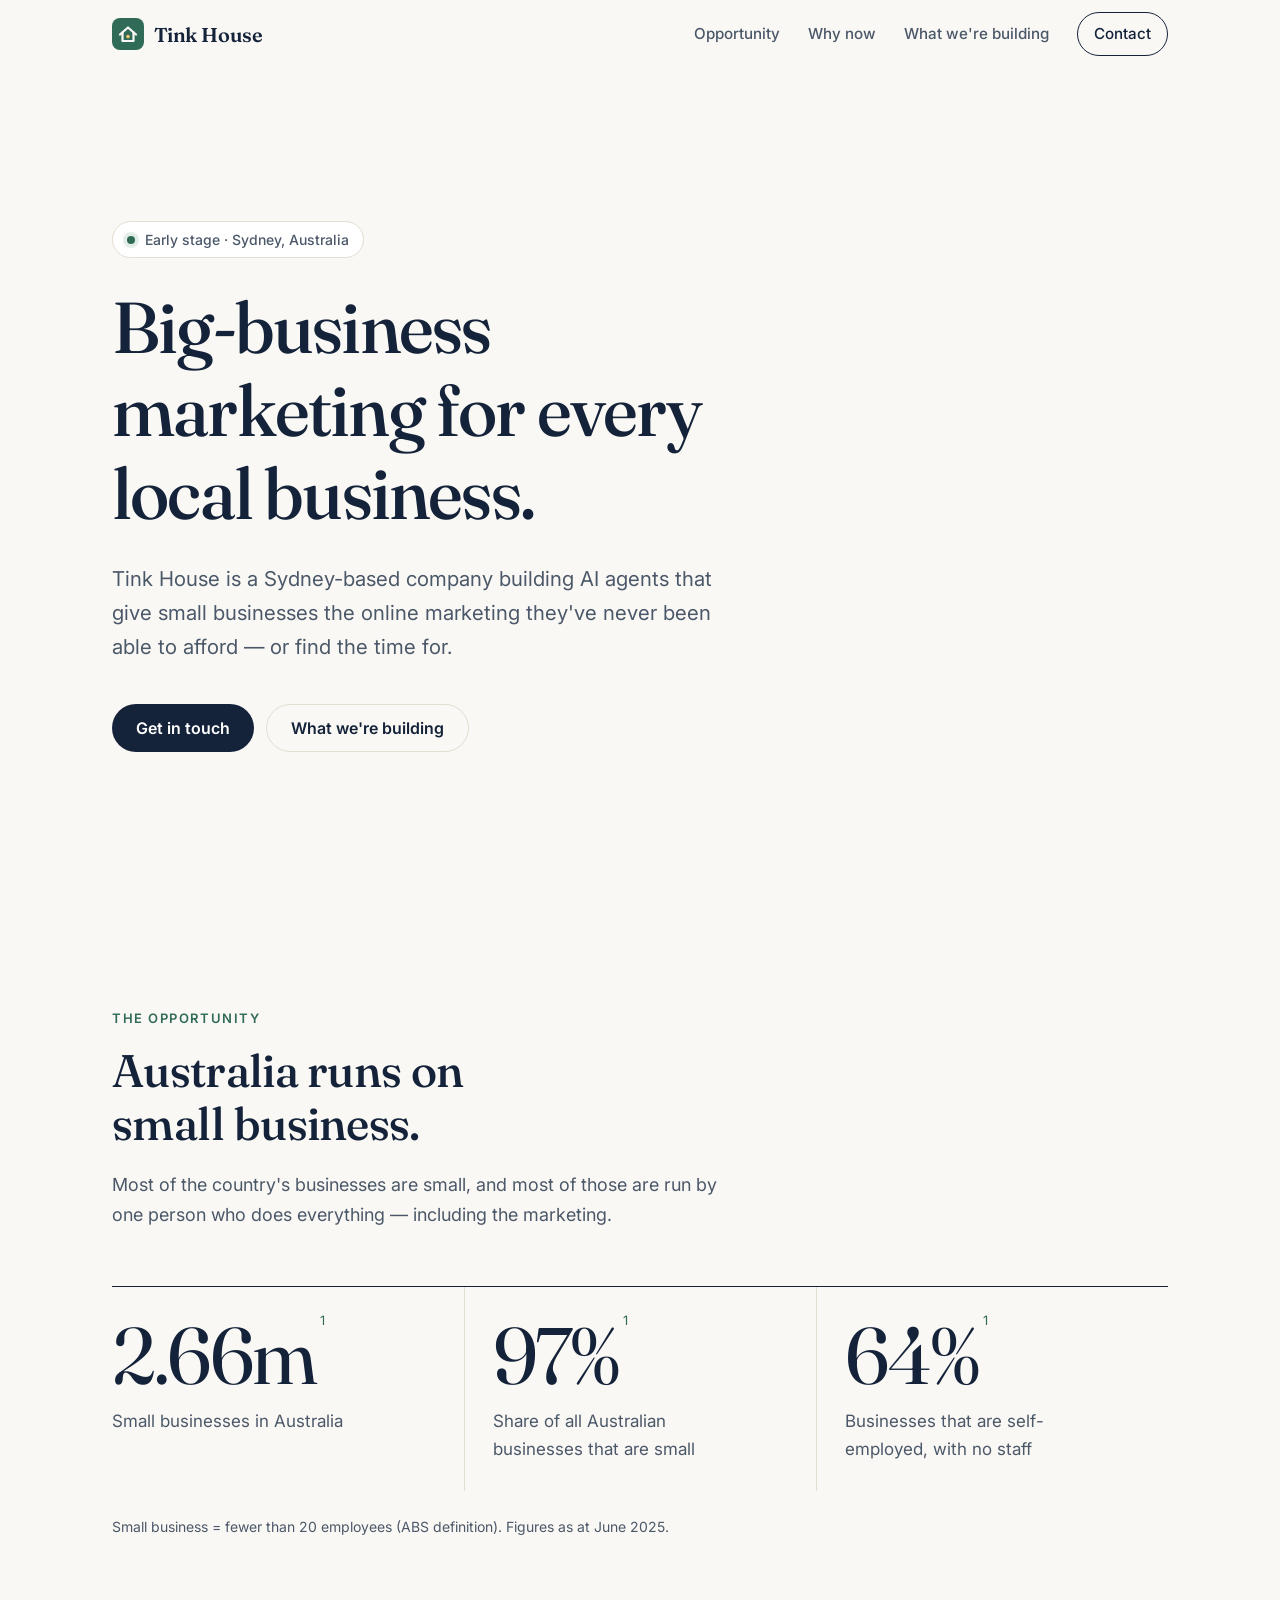
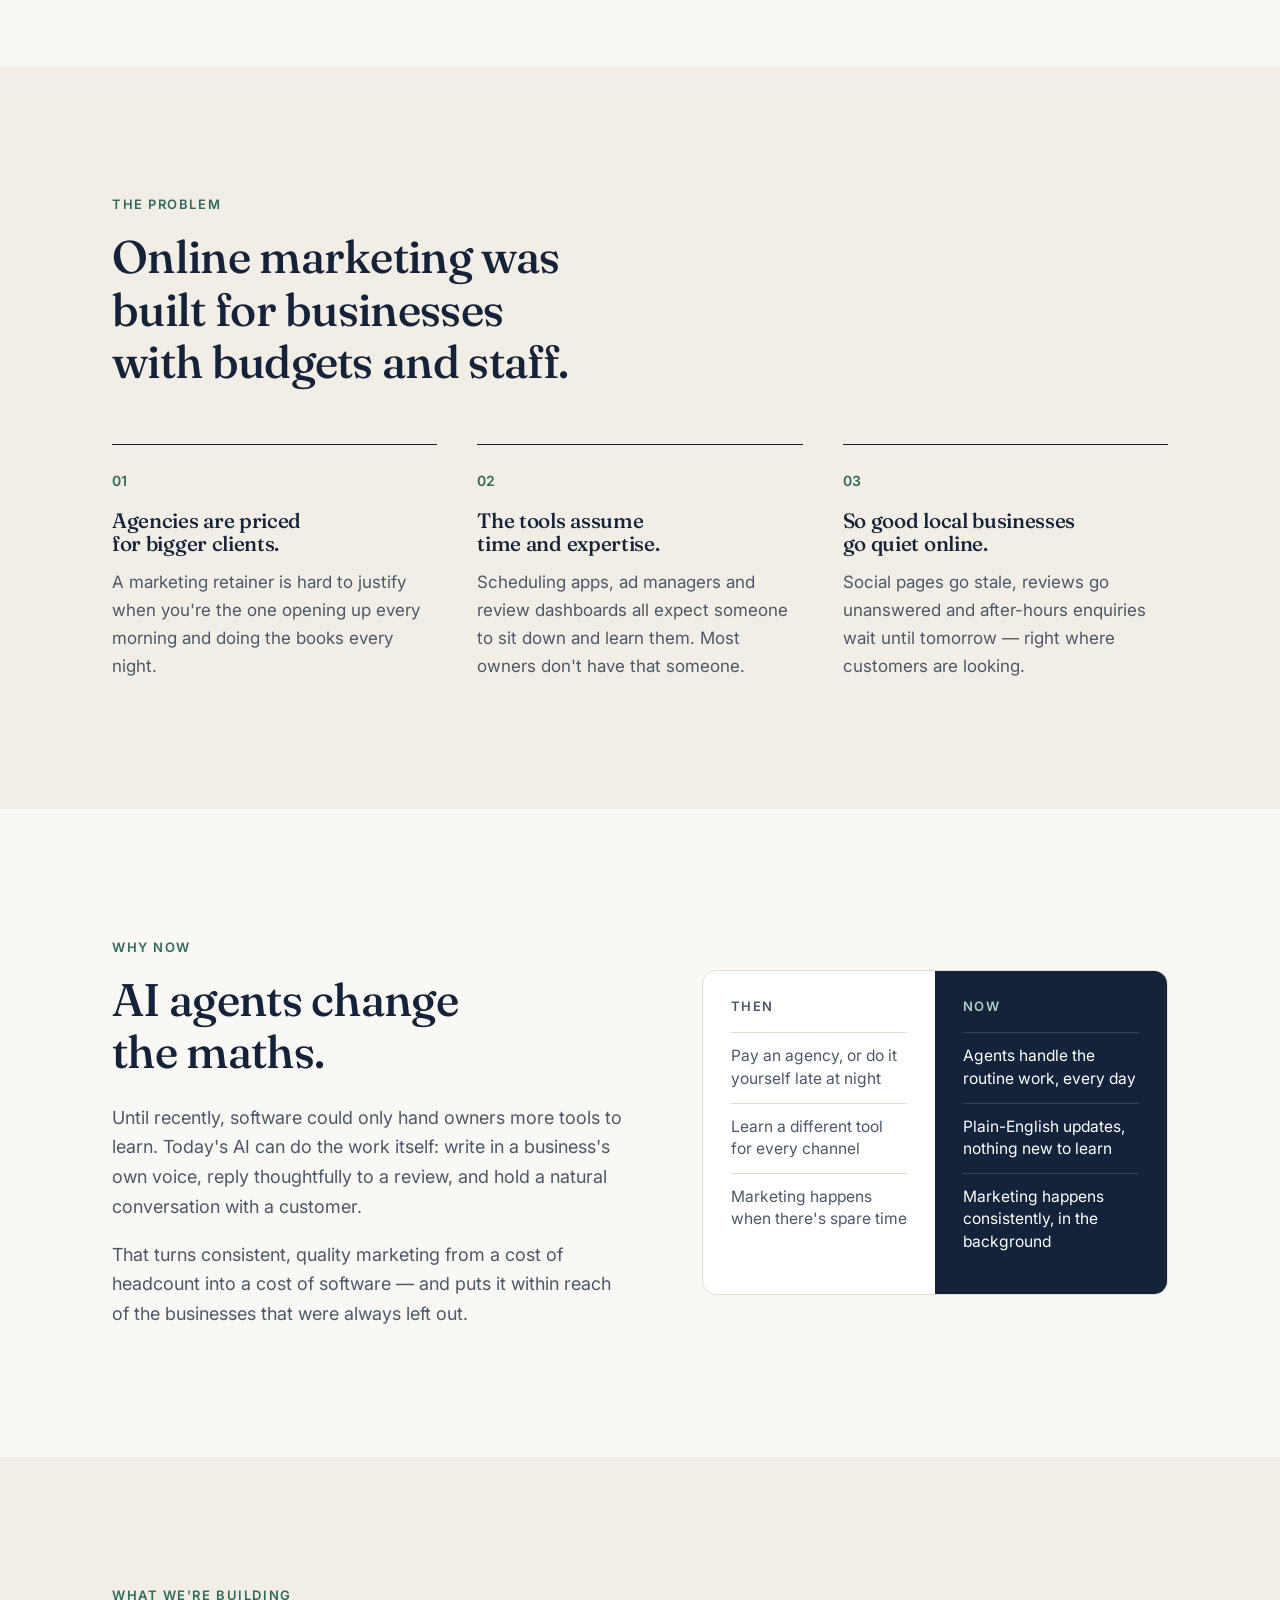
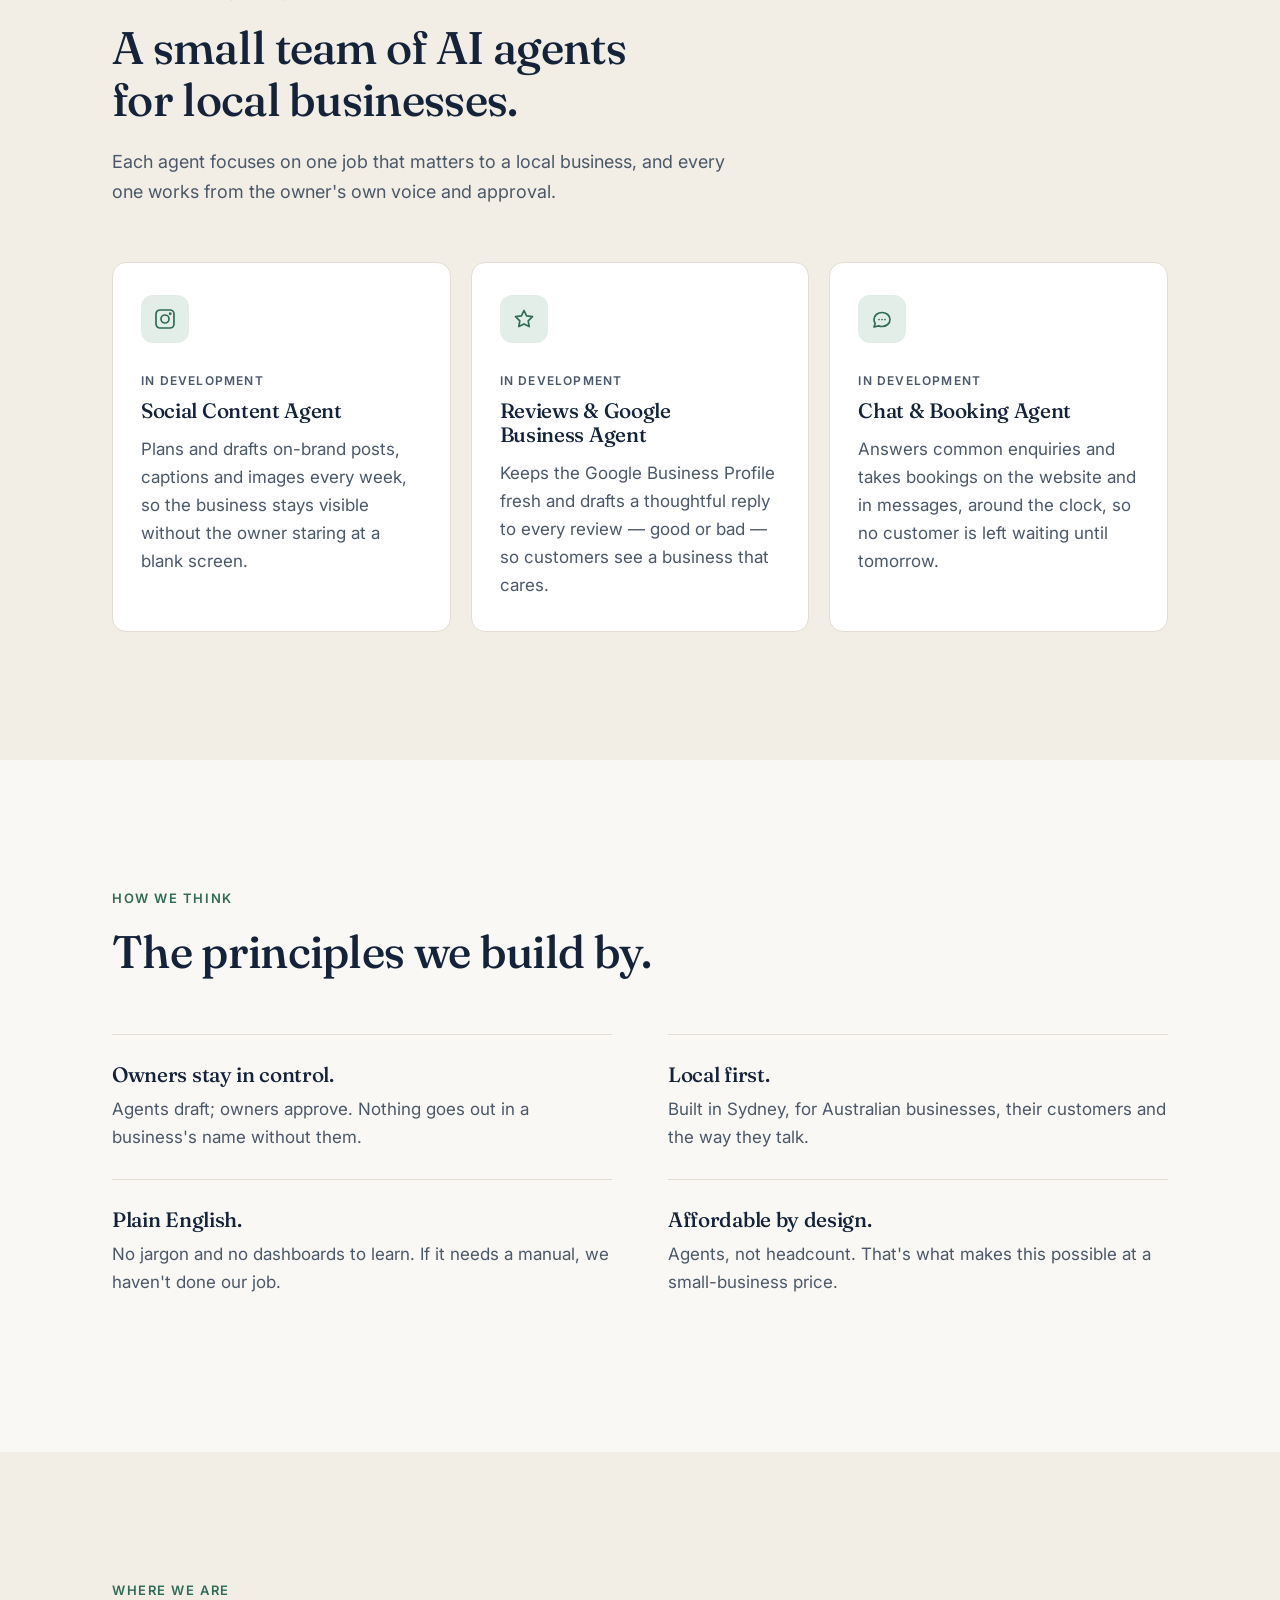
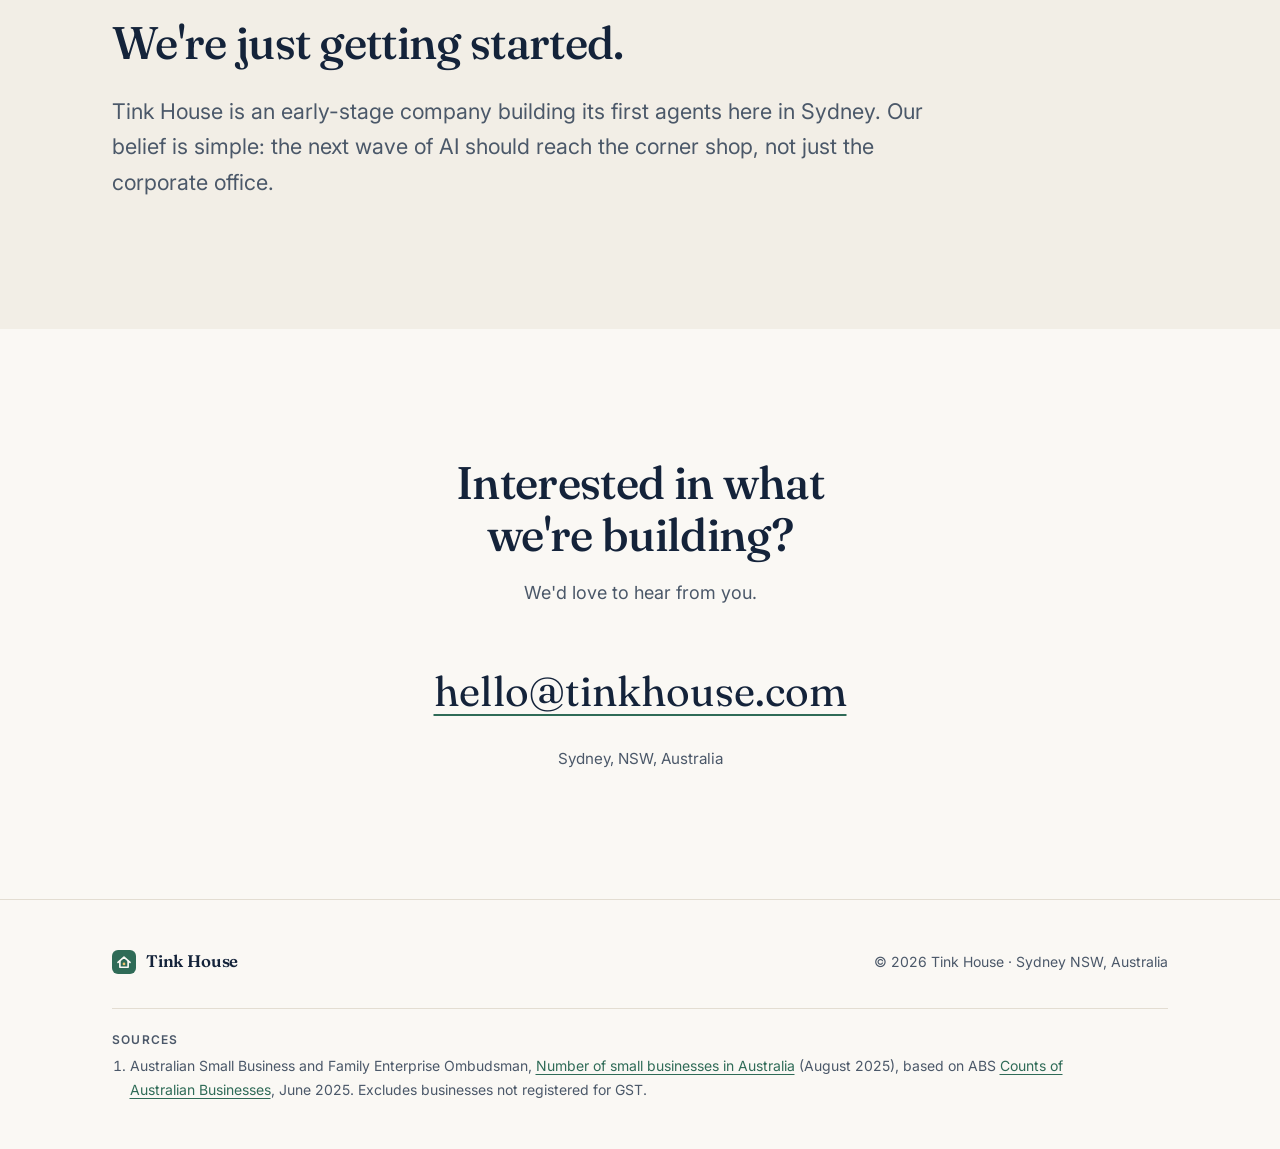
==== index.html @ 73115e22 "Add Tink House company introduction site Single-page static site for www.tinkhouse.com, served by Gi" ====
<!doctype html>
<html lang="en-AU">
<head>
  <meta charset="utf-8">
  <meta name="viewport" content="width=device-width, initial-scale=1">
  <title>Tink House — AI agents for local business marketing</title>
  <meta name="description" content="Tink House is a Sydney-based company building AI agents that give small businesses the online marketing they've never been able to afford — or find the time for.">
  <link rel="canonical" href="https://www.tinkhouse.com/">
  <meta name="theme-color" content="#FAF8F4">

  <!-- Open Graph / social sharing -->
  <meta property="og:type" content="website">
  <meta property="og:site_name" content="Tink House">
  <meta property="og:title" content="Tink House — Big-business marketing for every local business">
  <meta property="og:description" content="A Sydney-based company building AI agents that give small businesses the online marketing they've never been able to afford.">
  <meta property="og:url" content="https://www.tinkhouse.com/">
  <meta property="og:image" content="https://www.tinkhouse.com/assets/img/og-image.png">
  <meta property="og:image:width" content="1200">
  <meta property="og:image:height" content="630">
  <meta property="og:locale" content="en_AU">
  <meta name="twitter:card" content="summary_large_image">

  <link rel="icon" href="assets/img/favicon.svg" type="image/svg+xml">
  <link rel="preconnect" href="https://fonts.googleapis.com">
  <link rel="preconnect" href="https://fonts.gstatic.com" crossorigin>
  <link href="https://fonts.googleapis.com/css2?family=Fraunces:opsz,wght@9..144,400;9..144,500;9..144,600&family=Inter:wght@400;500;600&display=swap" rel="stylesheet">
  <link rel="stylesheet" href="assets/css/style.css">

  <script type="application/ld+json">
  {
    "@context": "https://schema.org",
    "@type": "Organization",
    "name": "Tink House",
    "url": "https://www.tinkhouse.com/",
    "logo": "https://www.tinkhouse.com/assets/img/logo.svg",
    "email": "hello@tinkhouse.com",
    "description": "Sydney-based company building AI agents for local small-business marketing.",
    "address": {
      "@type": "PostalAddress",
      "addressLocality": "Sydney",
      "addressRegion": "NSW",
      "addressCountry": "AU"
    }
  }
  </script>
  <script src="assets/js/main.js" defer></script>
</head>
<body>
  <a class="skip-link" href="#main">Skip to content</a>

  <header class="site-header">
    <div class="container header-inner">
      <a class="brand" href="#top" aria-label="Tink House home">
        <img src="assets/img/logo.svg" alt="" width="32" height="32">
        <span>Tink House</span>
      </a>
      <button class="nav-toggle" type="button" aria-expanded="false" aria-controls="site-nav">
        <span class="sr-only">Menu</span>
        <svg viewBox="0 0 24 24" width="24" height="24" aria-hidden="true"><path d="M4 7h16M4 12h16M4 17h16" /></svg>
      </button>
      <nav id="site-nav" class="site-nav" aria-label="Main">
        <a href="#opportunity">Opportunity</a>
        <a href="#why-now">Why now</a>
        <a href="#building">What we're building</a>
        <a href="#contact" class="nav-cta">Contact</a>
      </nav>
    </div>
  </header>

  <main id="main">
    <!-- Hero / mission -->
    <section class="hero" id="top">
      <div class="container">
        <p class="badge"><span class="dot" aria-hidden="true"></span>Early stage · Sydney, Australia</p>
        <h1>Big-business marketing for every local business.</h1>
        <p class="lede">Tink House is a Sydney-based company building AI agents that give small businesses the online marketing they've never been able to afford — or find the time for.</p>
        <div class="actions">
          <a class="btn btn-primary" href="mailto:hello@tinkhouse.com">Get in touch</a>
          <a class="btn btn-ghost" href="#building">What we're building</a>
        </div>
      </div>
    </section>

    <!-- Opportunity -->
    <section class="section" id="opportunity" aria-labelledby="opportunity-title">
      <div class="container">
        <p class="eyebrow">The opportunity</p>
        <h2 id="opportunity-title">Australia runs on small business.</h2>
        <p class="section-intro">Most of the country's businesses are small, and most of those are run by one person who does everything — including the marketing.</p>

        <dl class="stats">
          <div class="stat">
            <dt>Small businesses in Australia</dt>
            <dd>2.66m<sup><a href="#source-1" aria-label="Source 1">1</a></sup></dd>
          </div>
          <div class="stat">
            <dt>Share of all Australian businesses that are small</dt>
            <dd>97%<sup><a href="#source-1" aria-label="Source 1">1</a></sup></dd>
          </div>
          <div class="stat">
            <dt>Businesses that are self-employed, with no staff</dt>
            <dd>64%<sup><a href="#source-1" aria-label="Source 1">1</a></sup></dd>
          </div>
        </dl>
        <p class="footnote">Small business = fewer than 20 employees (ABS definition). Figures as at June 2025.</p>
      </div>
    </section>

    <!-- Problem -->
    <section class="section section-alt" id="problem" aria-labelledby="problem-title">
      <div class="container">
        <p class="eyebrow">The problem</p>
        <h2 id="problem-title">Online marketing was built for businesses with budgets and staff.</h2>

        <ol class="problem-list">
          <li>
            <h3>Agencies are priced for bigger clients.</h3>
            <p>A marketing retainer is hard to justify when you're the one opening up every morning and doing the books every night.</p>
          </li>
          <li>
            <h3>The tools assume time and expertise.</h3>
            <p>Scheduling apps, ad managers and review dashboards all expect someone to sit down and learn them. Most owners don't have that someone.</p>
          </li>
          <li>
            <h3>So good local businesses go quiet online.</h3>
            <p>Social pages go stale, reviews go unanswered and after-hours enquiries wait until tomorrow — right where customers are looking.</p>
          </li>
        </ol>
      </div>
    </section>

    <!-- Why now -->
    <section class="section" id="why-now" aria-labelledby="why-now-title">
      <div class="container narrow-grid">
        <div>
          <p class="eyebrow">Why now</p>
          <h2 id="why-now-title">AI agents change the maths.</h2>
          <p>Until recently, software could only hand owners more tools to learn. Today's AI can do the work itself: write in a business's own voice, reply thoughtfully to a review, and hold a natural conversation with a customer.</p>
          <p>That turns consistent, quality marketing from a cost of headcount into a cost of software — and puts it within reach of the businesses that were always left out.</p>
        </div>

        <div class="compare" role="group" aria-label="Then versus now">
          <div class="compare-col">
            <h3>Then</h3>
            <ul>
              <li>Pay an agency, or do it yourself late at night</li>
              <li>Learn a different tool for every channel</li>
              <li>Marketing happens when there's spare time</li>
            </ul>
          </div>
          <div class="compare-col compare-now">
            <h3>Now</h3>
            <ul>
              <li>Agents handle the routine work, every day</li>
              <li>Plain-English updates, nothing new to learn</li>
              <li>Marketing happens consistently, in the background</li>
            </ul>
          </div>
        </div>
      </div>
    </section>

    <!-- What we're building -->
    <section class="section section-alt" id="building" aria-labelledby="building-title">
      <div class="container">
        <p class="eyebrow">What we're building</p>
        <h2 id="building-title">A small team of AI agents for local businesses.</h2>
        <p class="section-intro">Each agent focuses on one job that matters to a local business, and every one works from the owner's own voice and approval.</p>

        <div class="cards">
          <article class="card">
            <div class="card-icon" aria-hidden="true">
              <svg viewBox="0 0 24 24"><rect x="3" y="3" width="18" height="18" rx="4"/><circle cx="12" cy="12" r="4"/><circle cx="17.2" cy="6.8" r="0.6"/></svg>
            </div>
            <p class="card-tag">In development</p>
            <h3>Social Content Agent</h3>
            <p>Plans and drafts on-brand posts, captions and images every week, so the business stays visible without the owner staring at a blank screen.</p>
          </article>

          <article class="card">
            <div class="card-icon" aria-hidden="true">
              <svg viewBox="0 0 24 24"><path d="M12 3.5l2.6 5.3 5.9.9-4.3 4.1 1 5.8L12 16.9l-5.2 2.7 1-5.8-4.3-4.1 5.9-.9z"/></svg>
            </div>
            <p class="card-tag">In development</p>
            <h3>Reviews &amp; Google Business Agent</h3>
            <p>Keeps the Google Business Profile fresh and drafts a thoughtful reply to every review — good or bad — so customers see a business that cares.</p>
          </article>

          <article class="card">
            <div class="card-icon" aria-hidden="true">
              <svg viewBox="0 0 24 24"><path d="M20 12.5c0 4-3.6 7-8 7-1.2 0-2.3-.2-3.3-.6L4 20l1.2-3.6C4.4 15.3 4 14 4 12.5c0-4 3.6-7 8-7s8 3 8 7z"/><path d="M9 12.5h.01M12 12.5h.01M15 12.5h.01"/></svg>
            </div>
            <p class="card-tag">In development</p>
            <h3>Chat &amp; Booking Agent</h3>
            <p>Answers common enquiries and takes bookings on the website and in messages, around the clock, so no customer is left waiting until tomorrow.</p>
          </article>
        </div>
      </div>
    </section>

    <!-- Principles -->
    <section class="section" id="principles" aria-labelledby="principles-title">
      <div class="container">
        <p class="eyebrow">How we think</p>
        <h2 id="principles-title">The principles we build by.</h2>

        <ol class="principles">
          <li>
            <h3>Owners stay in control.</h3>
            <p>Agents draft; owners approve. Nothing goes out in a business's name without them.</p>
          </li>
          <li>
            <h3>Local first.</h3>
            <p>Built in Sydney, for Australian businesses, their customers and the way they talk.</p>
          </li>
          <li>
            <h3>Plain English.</h3>
            <p>No jargon and no dashboards to learn. If it needs a manual, we haven't done our job.</p>
          </li>
          <li>
            <h3>Affordable by design.</h3>
            <p>Agents, not headcount. That's what makes this possible at a small-business price.</p>
          </li>
        </ol>
      </div>
    </section>

    <!-- Stage -->
    <section class="section section-alt" id="stage" aria-labelledby="stage-title">
      <div class="container stage">
        <p class="eyebrow">Where we are</p>
        <h2 id="stage-title">We're just getting started.</h2>
        <p>Tink House is an early-stage company building its first agents here in Sydney. Our belief is simple: the next wave of AI should reach the corner shop, not just the corporate office.</p>
      </div>
    </section>

    <!-- Contact -->
    <section class="section contact" id="contact" aria-labelledby="contact-title">
      <div class="container">
        <h2 id="contact-title">Interested in what we're building?</h2>
        <p>We'd love to hear from you.</p>
        <a class="contact-email" href="mailto:hello@tinkhouse.com">hello@tinkhouse.com</a>
        <p class="contact-place">Sydney, NSW, Australia</p>
      </div>
    </section>
  </main>

  <footer class="site-footer">
    <div class="container">
      <div class="footer-top">
        <a class="brand brand-small" href="#top">
          <img src="assets/img/logo.svg" alt="" width="24" height="24">
          <span>Tink House</span>
        </a>
        <p>&copy; <span data-year>2026</span> Tink House · Sydney NSW, Australia</p>
      </div>
      <div class="sources">
        <h2>Sources</h2>
        <ol>
          <li id="source-1">Australian Small Business and Family Enterprise Ombudsman, <a href="https://asbfeo.gov.au/sites/default/files/2025-12/Number%20of%20small%20businesses%20in%20Australia_Aug%202025.pdf" rel="noopener">Number of small businesses in Australia</a> (August 2025), based on ABS <a href="https://www.abs.gov.au/statistics/economy/business-indicators/counts-australian-businesses-including-entries-and-exits" rel="noopener">Counts of Australian Businesses</a>, June 2025. Excludes businesses not registered for GST.</li>
        </ol>
      </div>
    </div>
  </footer>
</body>
</html>
---- assets/css/style.css ----
/* ==========================================================================
   Tink House — design tokens
   Change brand colours here once a final logo/palette is decided.
   ========================================================================== */
:root {
  color-scheme: light;

  --bg: #FAF8F4;          /* warm off-white */
  --bg-alt: #F2EEE6;      /* section band */
  --surface: #FFFFFF;
  --ink: #14233A;         /* deep navy */
  --ink-soft: #4B5869;
  --line: #E3DDD2;
  --accent: #2F6B57;      /* eucalyptus green */
  --accent-strong: #24584A;
  --accent-soft: #E4EEE8;

  --font-display: "Fraunces", Georgia, "Times New Roman", serif;
  --font-body: "Inter", system-ui, -apple-system, "Segoe UI", Roboto, sans-serif;

  --radius: 14px;
  --container: 1120px;
  --gutter: clamp(16px, 4vw, 32px);
  --section-y: clamp(72px, 10vw, 128px);
}

/* ==========================================================================
   Base
   ========================================================================== */
*,
*::before,
*::after { box-sizing: border-box; }

html { scroll-behavior: smooth; scroll-padding-top: 80px; }
@media (prefers-reduced-motion: reduce) { html { scroll-behavior: auto; } }

body {
  margin: 0;
  background: var(--bg);
  color: var(--ink);
  font-family: var(--font-body);
  font-size: 1.0625rem;
  line-height: 1.65;
  -webkit-font-smoothing: antialiased;
  text-rendering: optimizeLegibility;
}

img, svg { display: block; max-width: 100%; }

h1, h2, h3 {
  font-family: var(--font-display);
  font-weight: 500;
  line-height: 1.15;
  letter-spacing: -0.015em;
  margin: 0;
  text-wrap: balance;
}
h1 { font-size: clamp(2.5rem, 6.2vw, 4.5rem); letter-spacing: -0.025em; }
h2 { font-size: clamp(1.9rem, 4vw, 2.85rem); }
h3 { font-size: 1.3rem; }

p { margin: 0 0 1em; }
p:last-child { margin-bottom: 0; }

a { color: var(--accent); text-underline-offset: 3px; }
a:hover { color: var(--accent-strong); }

:focus-visible {
  outline: 3px solid var(--accent);
  outline-offset: 3px;
  border-radius: 4px;
}

.container {
  width: 100%;
  max-width: var(--container);
  margin-inline: auto;
  padding-inline: var(--gutter);
}

.sr-only {
  position: absolute;
  width: 1px; height: 1px;
  padding: 0; margin: -1px;
  overflow: hidden;
  clip: rect(0 0 0 0);
  white-space: nowrap;
  border: 0;
}

.skip-link {
  position: absolute;
  left: 16px; top: -48px;
  padding: 8px 14px;
  background: var(--ink);
  color: #fff;
  border-radius: 8px;
  z-index: 100;
}
.skip-link:focus { top: 12px; color: #fff; }

/* ==========================================================================
   Header
   ========================================================================== */
.site-header {
  position: sticky;
  top: 0;
  z-index: 50;
  background: color-mix(in srgb, var(--bg) 88%, transparent);
  backdrop-filter: saturate(160%) blur(10px);
  -webkit-backdrop-filter: saturate(160%) blur(10px);
  border-bottom: 1px solid transparent;
  transition: border-color .2s ease;
}
.site-header.is-scrolled { border-bottom-color: var(--line); }

.header-inner {
  display: flex;
  align-items: center;
  justify-content: space-between;
  min-height: 68px;
  gap: 16px;
}

.brand {
  display: inline-flex;
  align-items: center;
  gap: 10px;
  color: var(--ink);
  text-decoration: none;
  font-family: var(--font-display);
  font-size: 1.25rem;
  font-weight: 600;
  letter-spacing: -0.01em;
}
.brand:hover { color: var(--ink); }

.site-nav {
  display: flex;
  align-items: center;
  gap: 28px;
}
.site-nav a {
  color: var(--ink-soft);
  text-decoration: none;
  font-size: 0.95rem;
  font-weight: 500;
}
.site-nav a:hover { color: var(--ink); }
.site-nav .nav-cta {
  color: var(--ink);
  padding: 8px 16px;
  border: 1px solid var(--ink);
  border-radius: 999px;
}
.site-nav .nav-cta:hover { background: var(--ink); color: #fff; }

.nav-toggle {
  display: none;
  background: none;
  border: 0;
  padding: 8px;
  margin-right: -8px;
  color: var(--ink);
  cursor: pointer;
}
.nav-toggle svg { fill: none; stroke: currentColor; stroke-width: 1.8; stroke-linecap: round; }

@media (max-width: 760px) {
  .nav-toggle { display: block; }
  .site-nav {
    position: absolute;
    top: 100%;
    left: 0; right: 0;
    flex-direction: column;
    align-items: stretch;
    gap: 0;
    padding: 8px var(--gutter) 20px;
    background: var(--bg);
    border-bottom: 1px solid var(--line);
    display: none;
  }
  .site-nav.is-open { display: flex; }
  .site-nav a { padding: 14px 0; font-size: 1.05rem; border-bottom: 1px solid var(--line); }
  .site-nav .nav-cta { margin-top: 16px; text-align: center; border-bottom: 1px solid var(--ink); }
}

/* ==========================================================================
   Hero
   ========================================================================== */
.hero {
  padding-block: clamp(72px, 12vw, 152px) clamp(72px, 10vw, 128px);
}
.hero h1 { max-width: 15ch; }
.lede {
  margin-top: 28px;
  max-width: 40rem;
  font-size: clamp(1.125rem, 1.6vw, 1.3rem);
  color: var(--ink-soft);
}

.badge {
  display: inline-flex;
  align-items: center;
  gap: 10px;
  margin-bottom: 28px;
  padding: 6px 14px;
  border: 1px solid var(--line);
  border-radius: 999px;
  background: var(--surface);
  font-size: 0.875rem;
  font-weight: 500;
  color: var(--ink-soft);
}
.badge .dot {
  width: 8px; height: 8px;
  border-radius: 50%;
  background: var(--accent);
  box-shadow: 0 0 0 4px var(--accent-soft);
}

.actions {
  display: flex;
  flex-wrap: wrap;
  gap: 12px;
  margin-top: 40px;
}

.btn {
  display: inline-flex;
  align-items: center;
  justify-content: center;
  min-height: 48px;
  padding: 0 24px;
  border-radius: 999px;
  font-weight: 600;
  font-size: 1rem;
  text-decoration: none;
  transition: background .15s ease, color .15s ease, border-color .15s ease;
}
.btn-primary { background: var(--ink); color: #fff; }
.btn-primary:hover { background: var(--accent-strong); color: #fff; }
.btn-ghost { color: var(--ink); border: 1px solid var(--line); background: transparent; }
.btn-ghost:hover { border-color: var(--ink); color: var(--ink); }

/* ==========================================================================
   Sections
   ========================================================================== */
.section { padding-block: var(--section-y); }
.section-alt { background: var(--bg-alt); }

.eyebrow {
  margin-bottom: 16px;
  font-size: 0.8125rem;
  font-weight: 600;
  letter-spacing: 0.12em;
  text-transform: uppercase;
  color: var(--accent);
}
.section h2 { max-width: 22ch; }
.section-intro {
  margin-top: 20px;
  max-width: 40rem;
  font-size: 1.125rem;
  color: var(--ink-soft);
}

/* Opportunity — stats */
.stats {
  display: grid;
  grid-template-columns: repeat(3, 1fr);
  gap: 0;
  margin: 56px 0 0;
  border-top: 1px solid var(--ink);
}
.stat {
  display: flex;
  flex-direction: column-reverse;
  justify-content: flex-end;
  gap: 12px;
  padding: 28px 28px 28px 0;
}
.stat + .stat { padding-left: 28px; border-left: 1px solid var(--line); }
.stat dd {
  margin: 0;
  font-family: var(--font-display);
  font-size: clamp(3rem, 7vw, 5rem);
  font-weight: 400;
  line-height: 1;
  letter-spacing: -0.03em;
  color: var(--ink);
}
.stat dd sup { font-family: var(--font-body); font-size: 0.8rem; vertical-align: top; margin-left: 4px; }
.stat dd sup a { text-decoration: none; }
.stat dt { color: var(--ink-soft); max-width: 22ch; }

.footnote {
  margin-top: 24px;
  font-size: 0.875rem;
  color: var(--ink-soft);
}

@media (max-width: 760px) {
  .stats { grid-template-columns: 1fr; }
  .stat { padding: 24px 0; }
  .stat + .stat { padding-left: 0; border-left: 0; border-top: 1px solid var(--line); }
}

/* Problem */
.problem-list {
  list-style: none;
  counter-reset: problem;
  margin: 56px 0 0;
  padding: 0;
  display: grid;
  grid-template-columns: repeat(3, 1fr);
  gap: 40px;
}
.problem-list li {
  counter-increment: problem;
  padding-top: 24px;
  border-top: 1px solid var(--ink);
}
.problem-list li::before {
  content: "0" counter(problem);
  display: block;
  margin-bottom: 16px;
  font-size: 0.875rem;
  font-weight: 600;
  color: var(--accent);
}
.problem-list h3 { margin-bottom: 12px; }
.problem-list p { color: var(--ink-soft); }

@media (max-width: 860px) {
  .problem-list { grid-template-columns: 1fr; gap: 32px; }
}

/* Why now */
.narrow-grid {
  display: grid;
  grid-template-columns: 1.1fr 1fr;
  gap: clamp(40px, 6vw, 88px);
  align-items: center;
}
.narrow-grid h2 { margin-bottom: 24px; }
.narrow-grid p:not(.eyebrow) { color: var(--ink-soft); font-size: 1.125rem; }

.compare {
  display: grid;
  grid-template-columns: 1fr 1fr;
  border: 1px solid var(--line);
  border-radius: var(--radius);
  overflow: hidden;
  background: var(--surface);
}
.compare-col { padding: 28px; }
.compare-col h3 {
  margin-bottom: 18px;
  font-family: var(--font-body);
  font-size: 0.8125rem;
  font-weight: 600;
  letter-spacing: 0.12em;
  text-transform: uppercase;
  color: var(--ink-soft);
}
.compare-col ul { list-style: none; margin: 0; padding: 0; }
.compare-col li {
  padding: 12px 0;
  border-top: 1px solid var(--line);
  font-size: 0.975rem;
  color: var(--ink-soft);
  line-height: 1.45;
}
.compare-now { background: var(--ink); }
.compare-now h3 { color: #A9D3C1; }
.compare-now li { color: #fff; border-top-color: rgba(255, 255, 255, .14); }

@media (max-width: 860px) {
  .narrow-grid { grid-template-columns: 1fr; }
}
@media (max-width: 480px) {
  .compare { grid-template-columns: 1fr; }
}

/* What we're building — cards */
.cards {
  display: grid;
  grid-template-columns: repeat(3, 1fr);
  gap: 20px;
  margin-top: 56px;
}
.card {
  display: flex;
  flex-direction: column;
  padding: 32px 28px;
  background: var(--surface);
  border: 1px solid var(--line);
  border-radius: var(--radius);
}
.card-icon {
  display: grid;
  place-items: center;
  width: 48px; height: 48px;
  margin-bottom: 28px;
  border-radius: 12px;
  background: var(--accent-soft);
  color: var(--accent);
}
.card-icon svg {
  width: 24px; height: 24px;
  fill: none;
  stroke: currentColor;
  stroke-width: 1.7;
  stroke-linecap: round;
  stroke-linejoin: round;
}
.card-tag {
  margin-bottom: 8px;
  font-size: 0.75rem;
  font-weight: 600;
  letter-spacing: 0.1em;
  text-transform: uppercase;
  color: var(--ink-soft);
}
.card h3 { margin-bottom: 12px; }
.card p:last-child { color: var(--ink-soft); }

@media (max-width: 920px) {
  .cards { grid-template-columns: 1fr; max-width: 560px; }
}

/* Principles */
.principles {
  list-style: none;
  margin: 56px 0 0;
  padding: 0;
  display: grid;
  grid-template-columns: repeat(2, 1fr);
  gap: 0 56px;
}
.principles li {
  padding: 28px 0;
  border-top: 1px solid var(--line);
}
.principles h3 { margin-bottom: 8px; }
.principles p { color: var(--ink-soft); max-width: 34rem; }

@media (max-width: 760px) {
  .principles { grid-template-columns: 1fr; }
}

/* Stage */
.stage > * { max-width: 820px; }
.stage h2 { margin-bottom: 24px; }
.stage p:not(.eyebrow) { font-size: clamp(1.125rem, 1.8vw, 1.35rem); color: var(--ink-soft); }

/* Contact */
.contact { text-align: center; }
.contact h2 { margin-inline: auto; max-width: 18ch; }
.contact p { color: var(--ink-soft); font-size: 1.125rem; margin-top: 16px; }
.contact-email {
  display: inline-block;
  margin-top: 32px;
  font-family: var(--font-display);
  font-size: clamp(1.6rem, 5vw, 2.6rem);
  color: var(--ink);
  text-decoration: underline;
  text-decoration-color: var(--accent);
  text-decoration-thickness: 2px;
  text-underline-offset: 8px;
  overflow-wrap: anywhere;
}
.contact-email:hover { color: var(--accent); }
.contact .contact-place { margin-top: 20px; font-size: 0.95rem; }

/* ==========================================================================
   Footer
   ========================================================================== */
.site-footer {
  padding-block: 48px;
  border-top: 1px solid var(--line);
  font-size: 0.875rem;
  color: var(--ink-soft);
}
.footer-top {
  display: flex;
  flex-wrap: wrap;
  align-items: center;
  justify-content: space-between;
  gap: 16px;
}
.footer-top p { margin: 0; }
.brand-small { font-size: 1.05rem; }

.sources {
  margin-top: 32px;
  padding-top: 24px;
  border-top: 1px solid var(--line);
}
.sources h2 {
  margin-bottom: 8px;
  font-family: var(--font-body);
  font-size: 0.75rem;
  font-weight: 600;
  letter-spacing: 0.1em;
  text-transform: uppercase;
}
.sources ol { margin: 0; padding-left: 1.25em; max-width: 60rem; }
.sources li:target { color: var(--ink); background: var(--accent-soft); border-radius: 4px; }
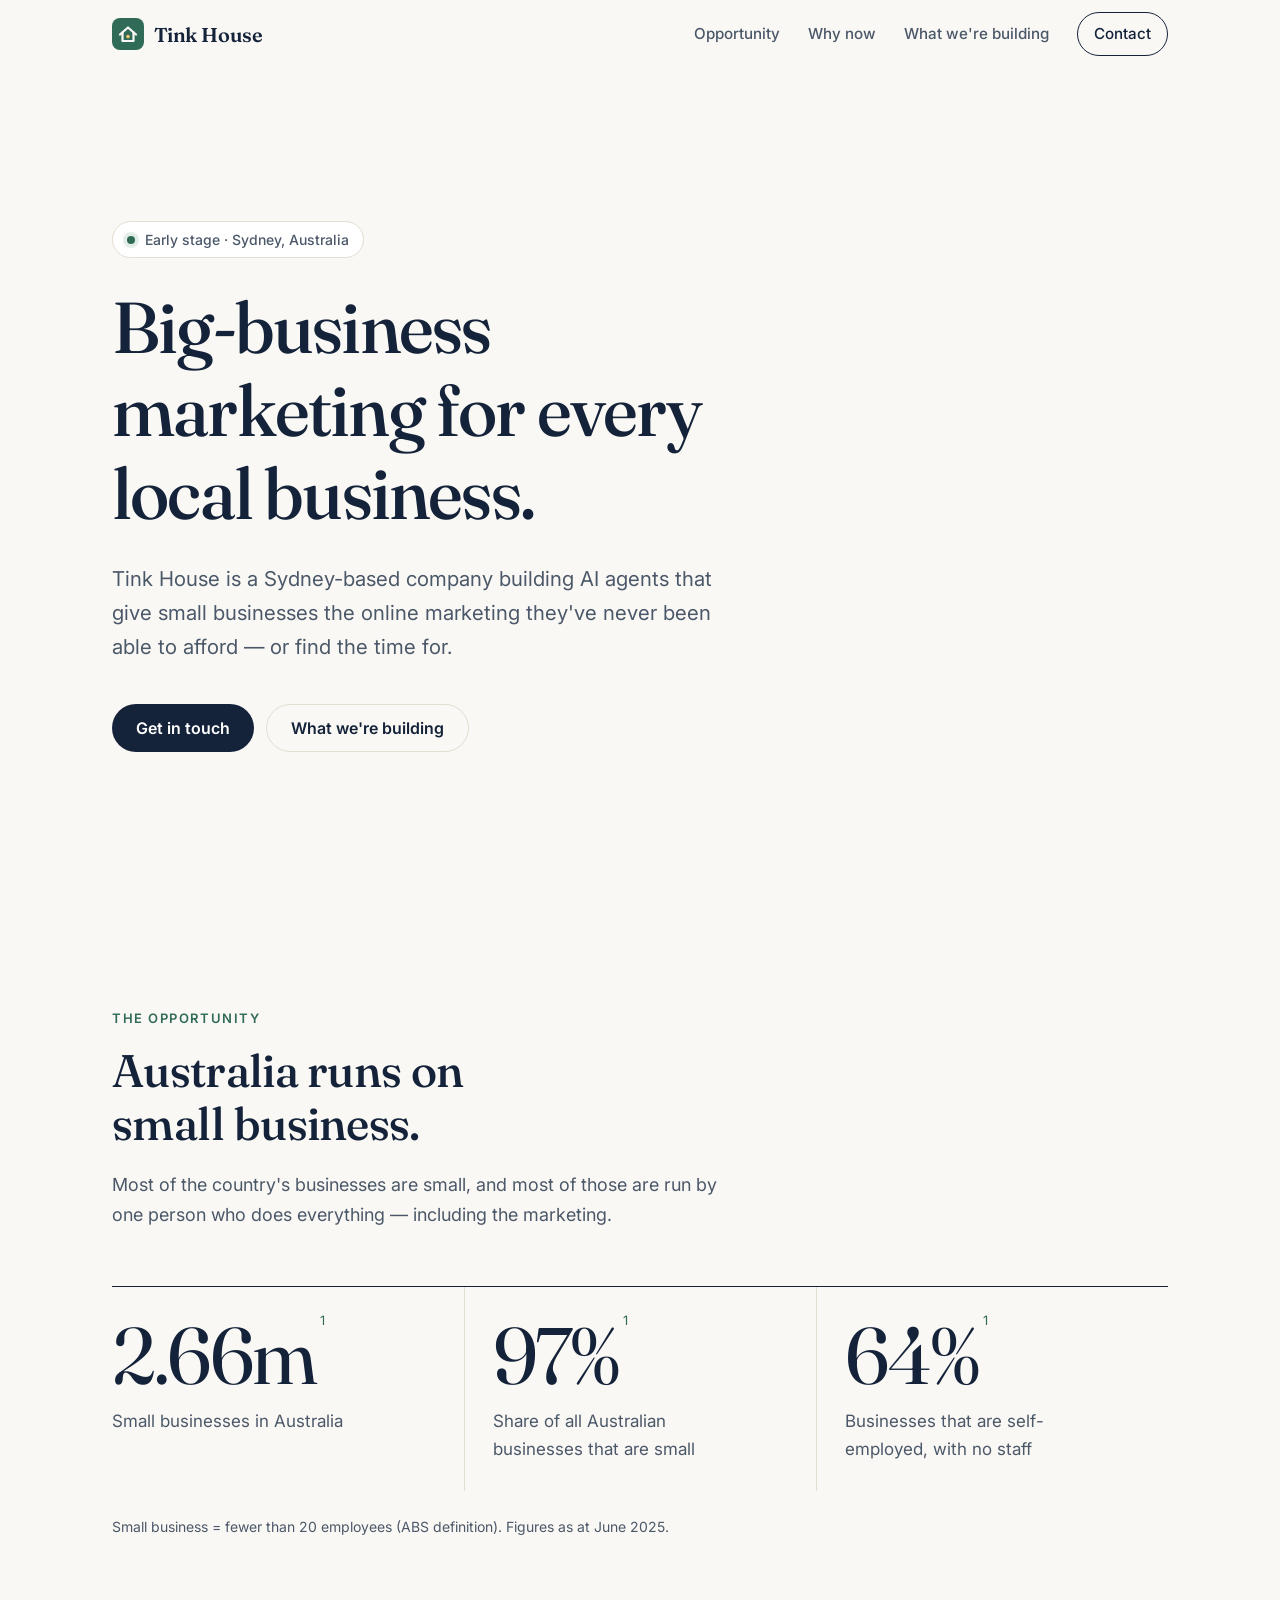
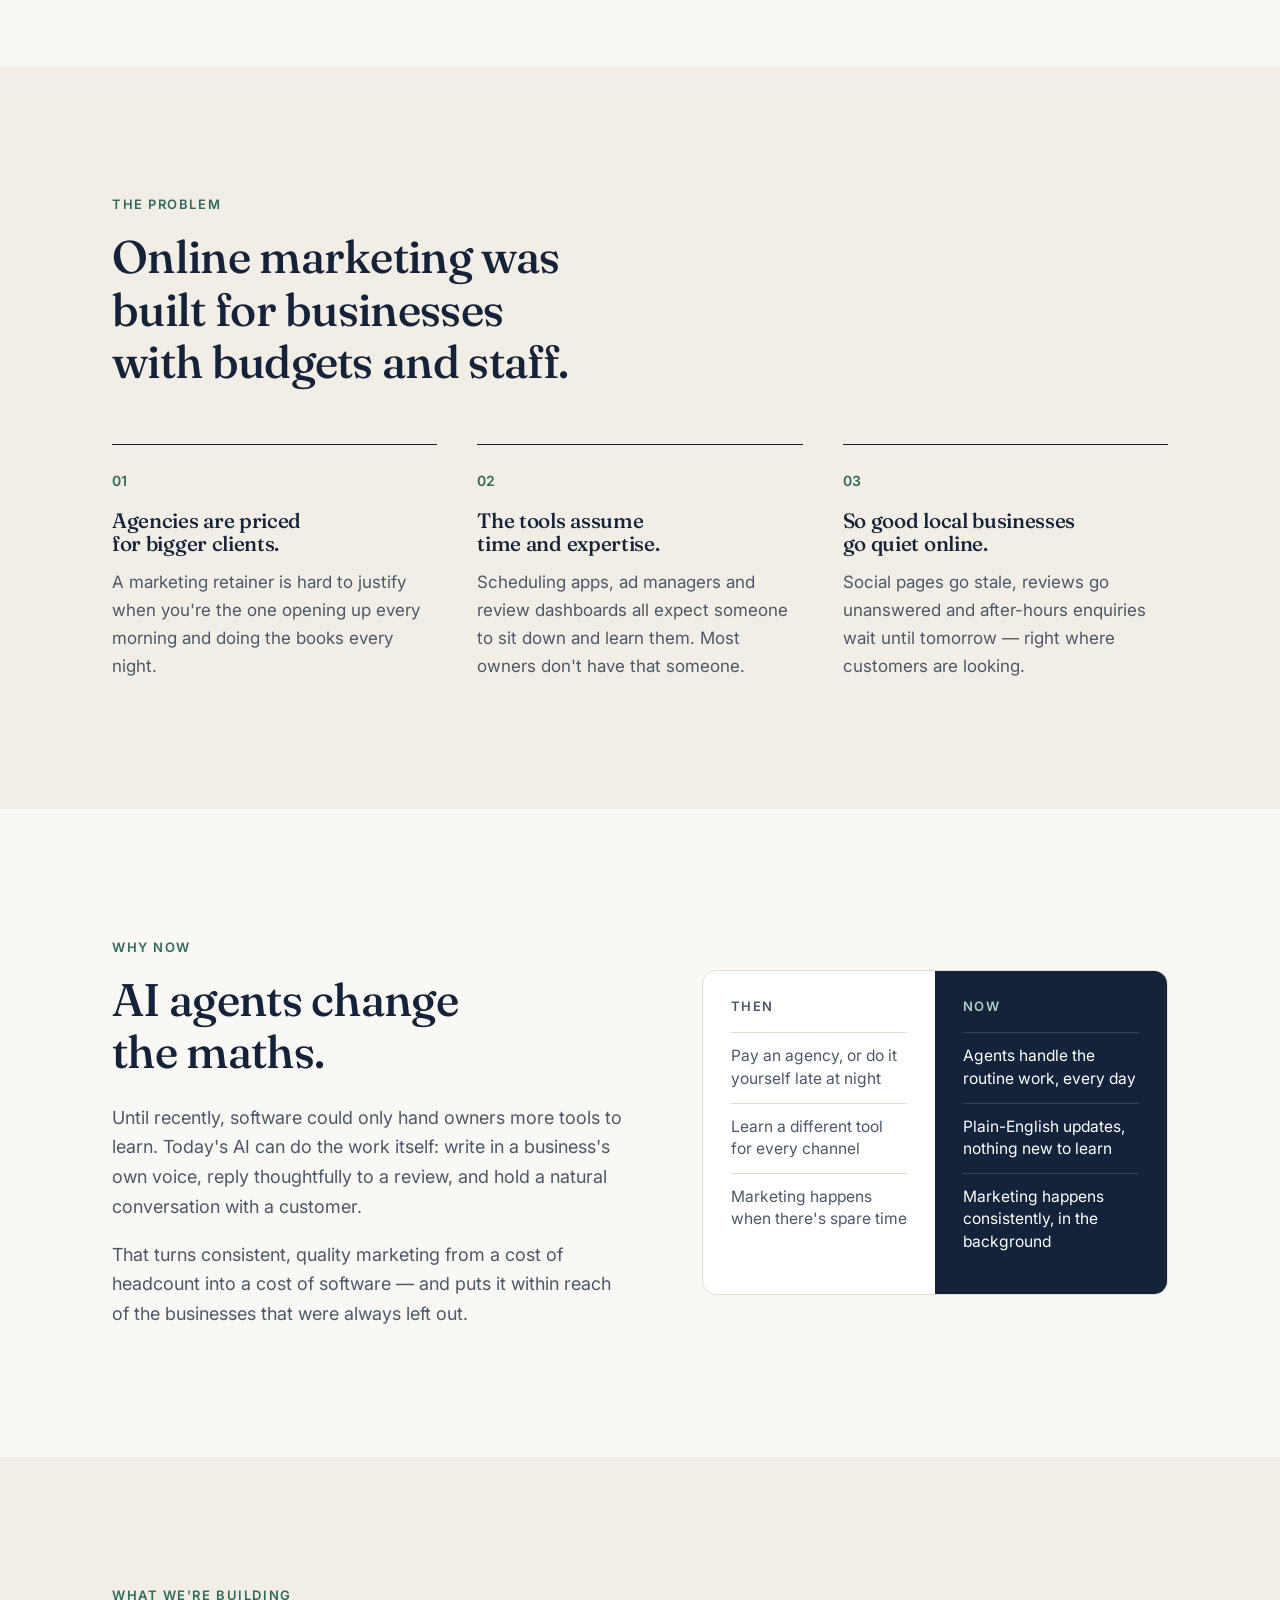
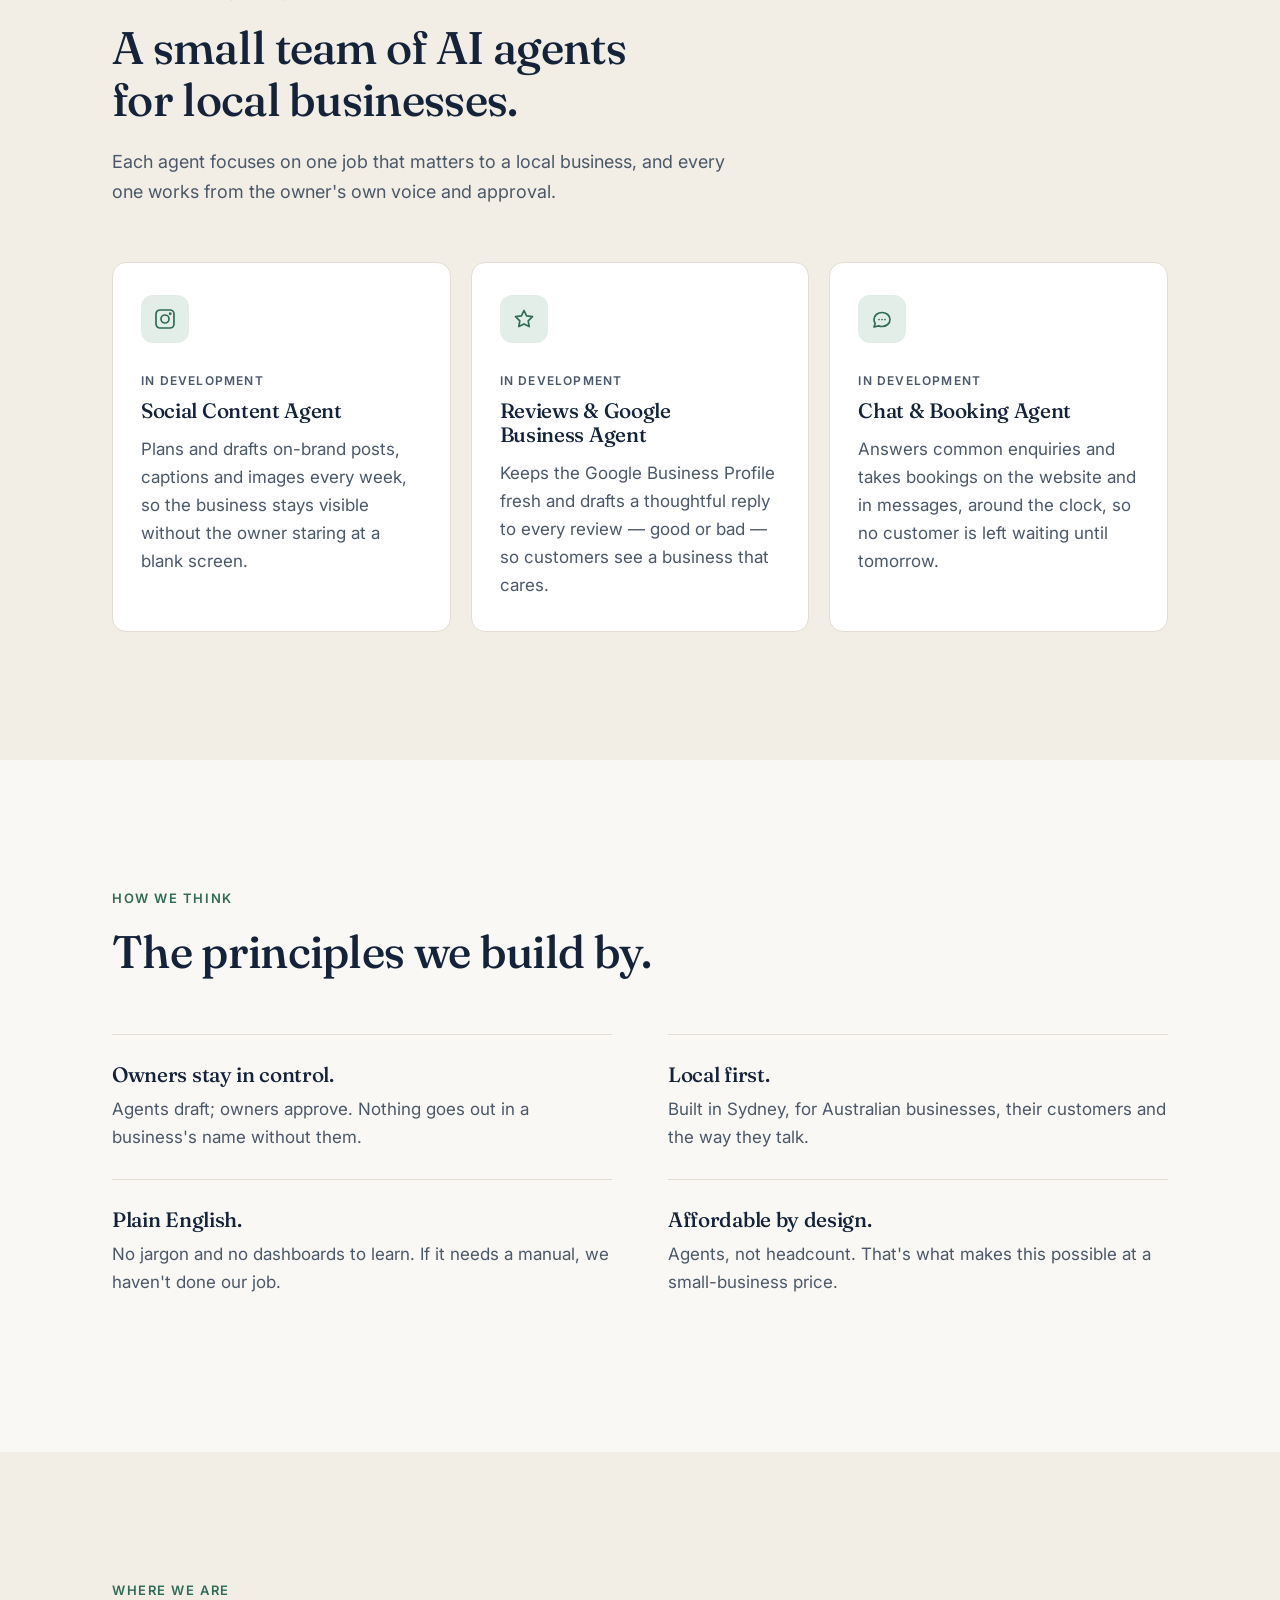
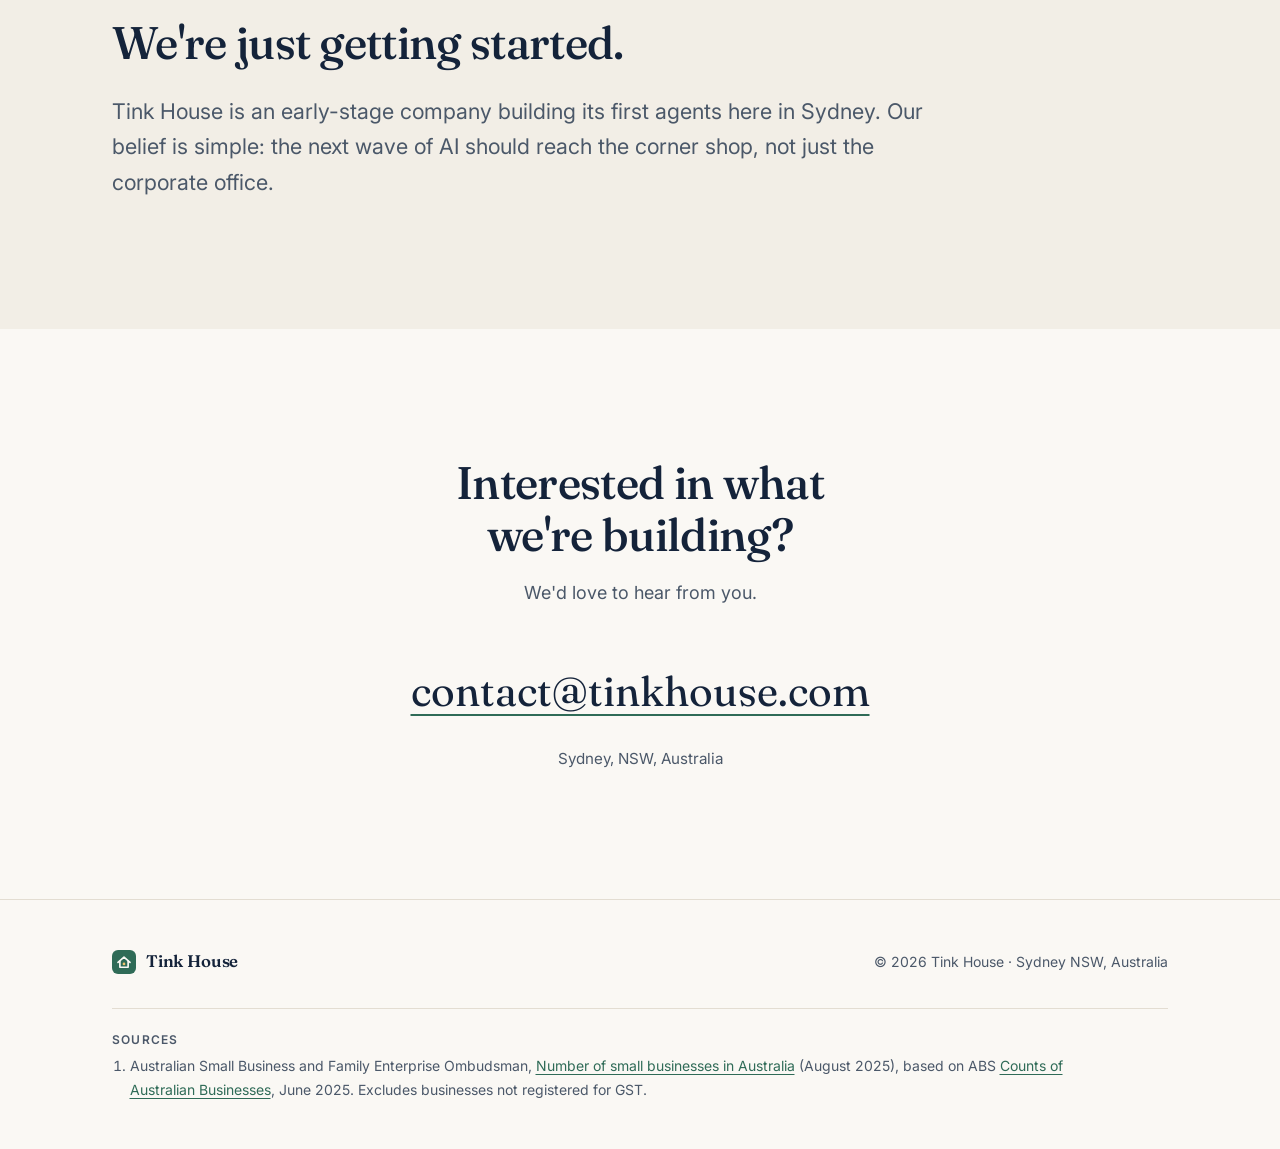
==== commit 39500ada: "Use contact@tinkhouse.com as the site contact address Co-Authored-By: Claude Opus 5.5 <noreply@anthr" ====
--- a/index.html
+++ b/index.html
@@ -33,7 +33,7 @@
     "name": "Tink House",
     "url": "https://www.tinkhouse.com/",
     "logo": "https://www.tinkhouse.com/assets/img/logo.svg",
-    "email": "hello@tinkhouse.com",
+    "email": "contact@tinkhouse.com",
     "description": "Sydney-based company building AI agents for local small-business marketing.",
     "address": {
       "@type": "PostalAddress",
@@ -75,7 +75,7 @@
         <h1>Big-business marketing for every local business.</h1>
         <p class="lede">Tink House is a Sydney-based company building AI agents that give small businesses the online marketing they've never been able to afford — or find the time for.</p>
         <div class="actions">
-          <a class="btn btn-primary" href="mailto:hello@tinkhouse.com">Get in touch</a>
+          <a class="btn btn-primary" href="mailto:contact@tinkhouse.com">Get in touch</a>
           <a class="btn btn-ghost" href="#building">What we're building</a>
         </div>
       </div>
@@ -239,7 +239,7 @@
       <div class="container">
         <h2 id="contact-title">Interested in what we're building?</h2>
         <p>We'd love to hear from you.</p>
-        <a class="contact-email" href="mailto:hello@tinkhouse.com">hello@tinkhouse.com</a>
+        <a class="contact-email" href="mailto:contact@tinkhouse.com">contact@tinkhouse.com</a>
         <p class="contact-place">Sydney, NSW, Australia</p>
       </div>
     </section>
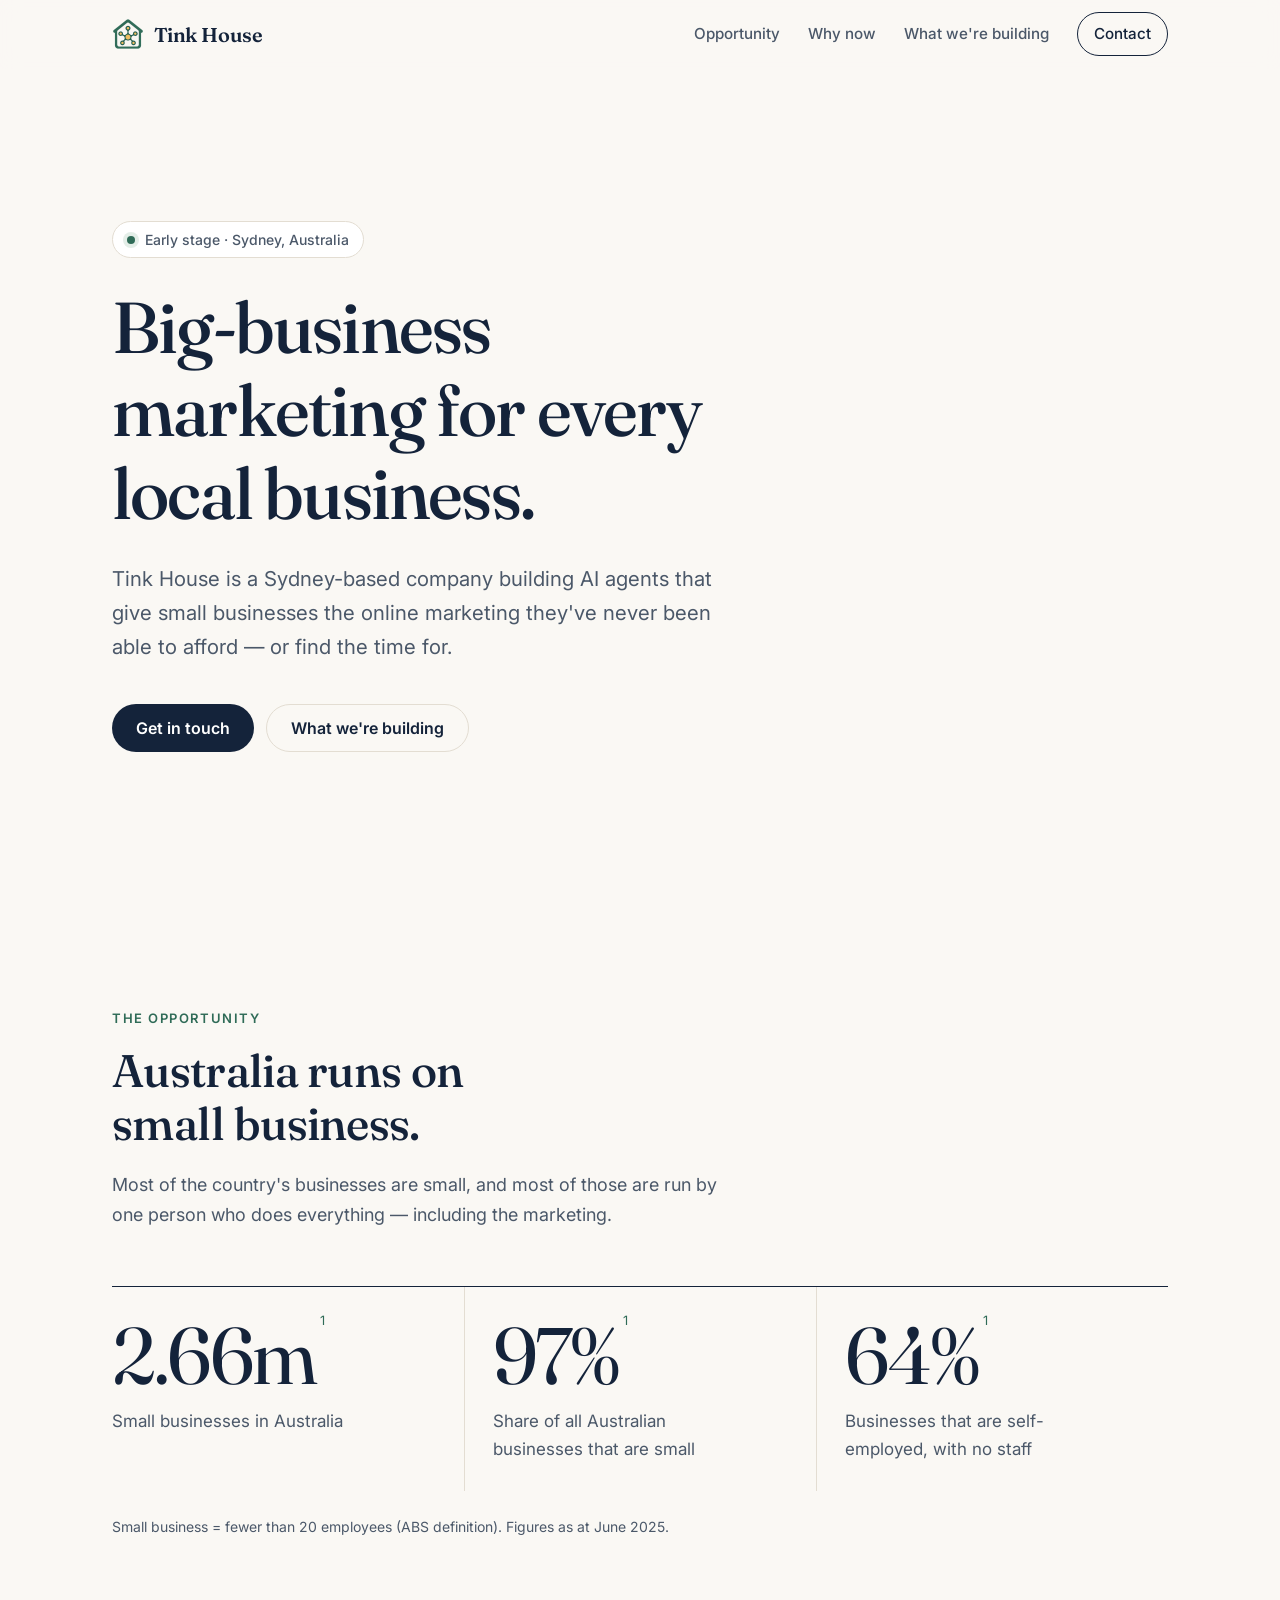
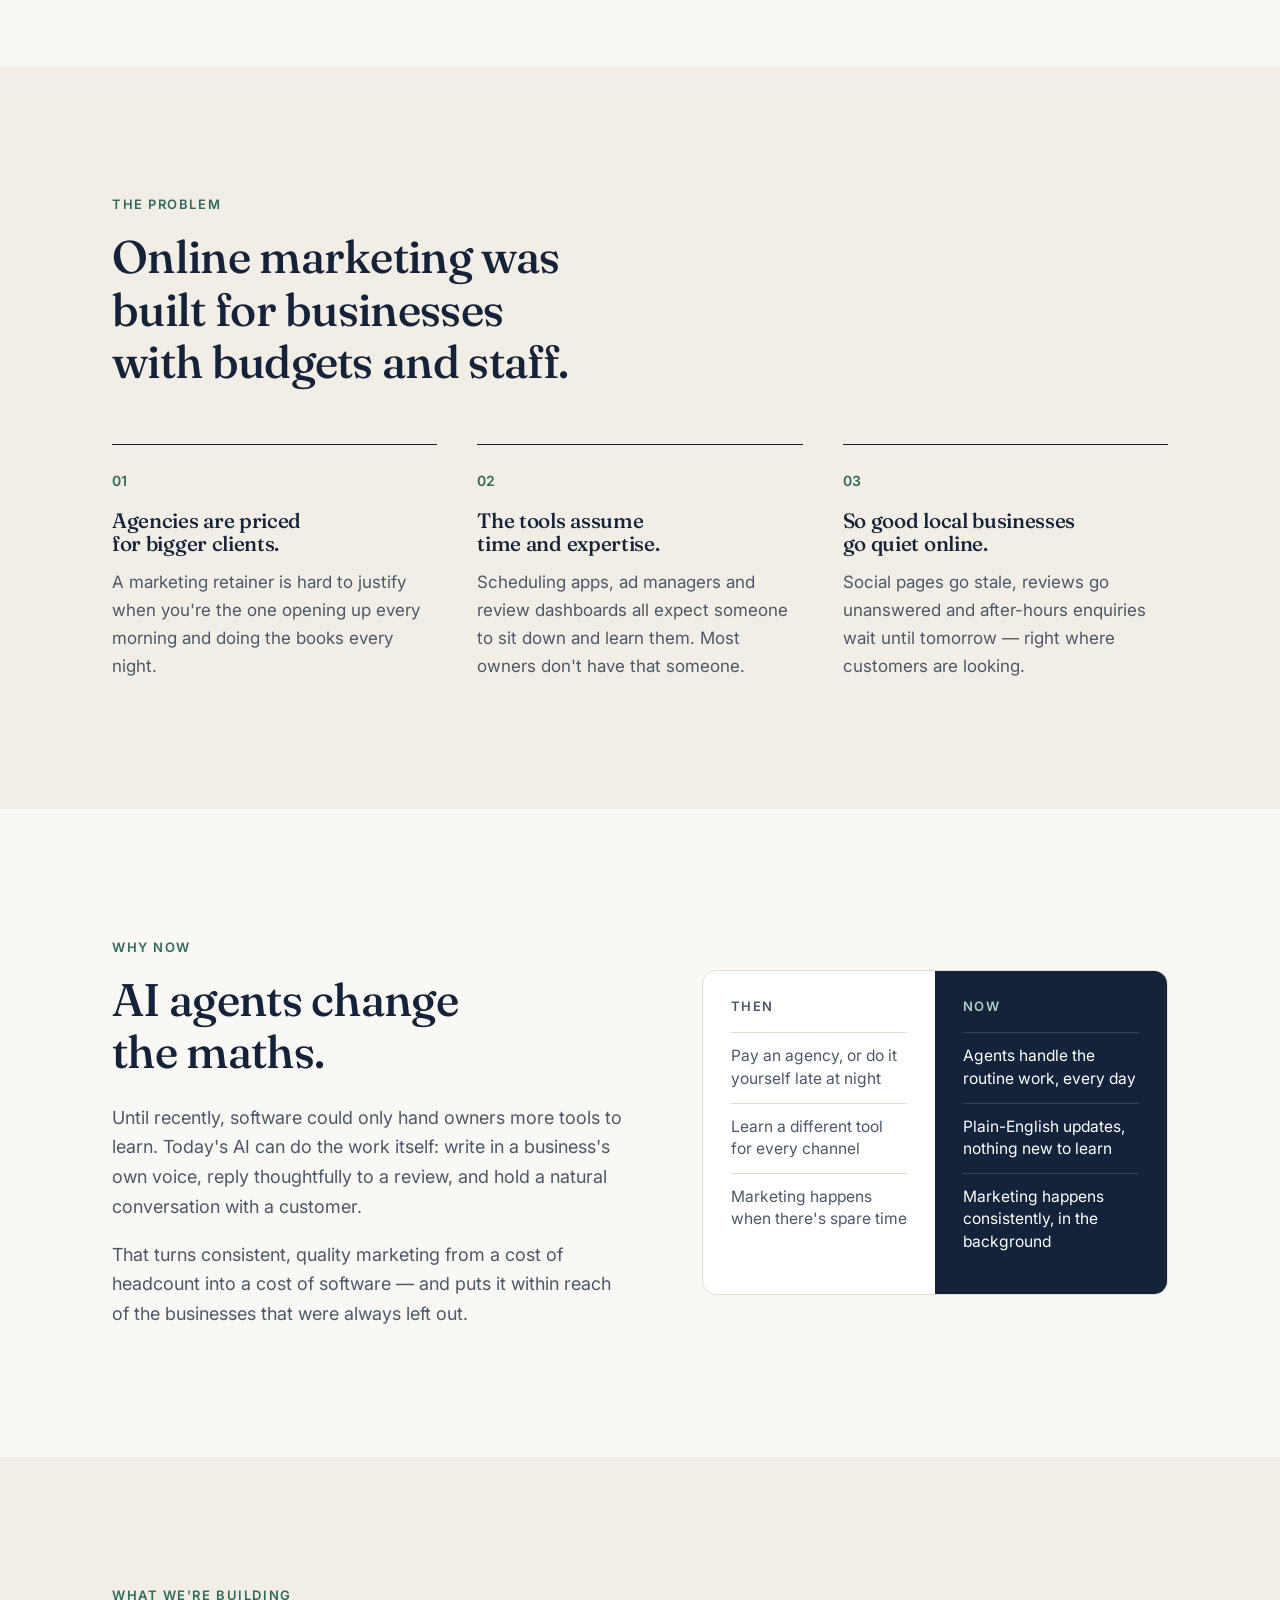
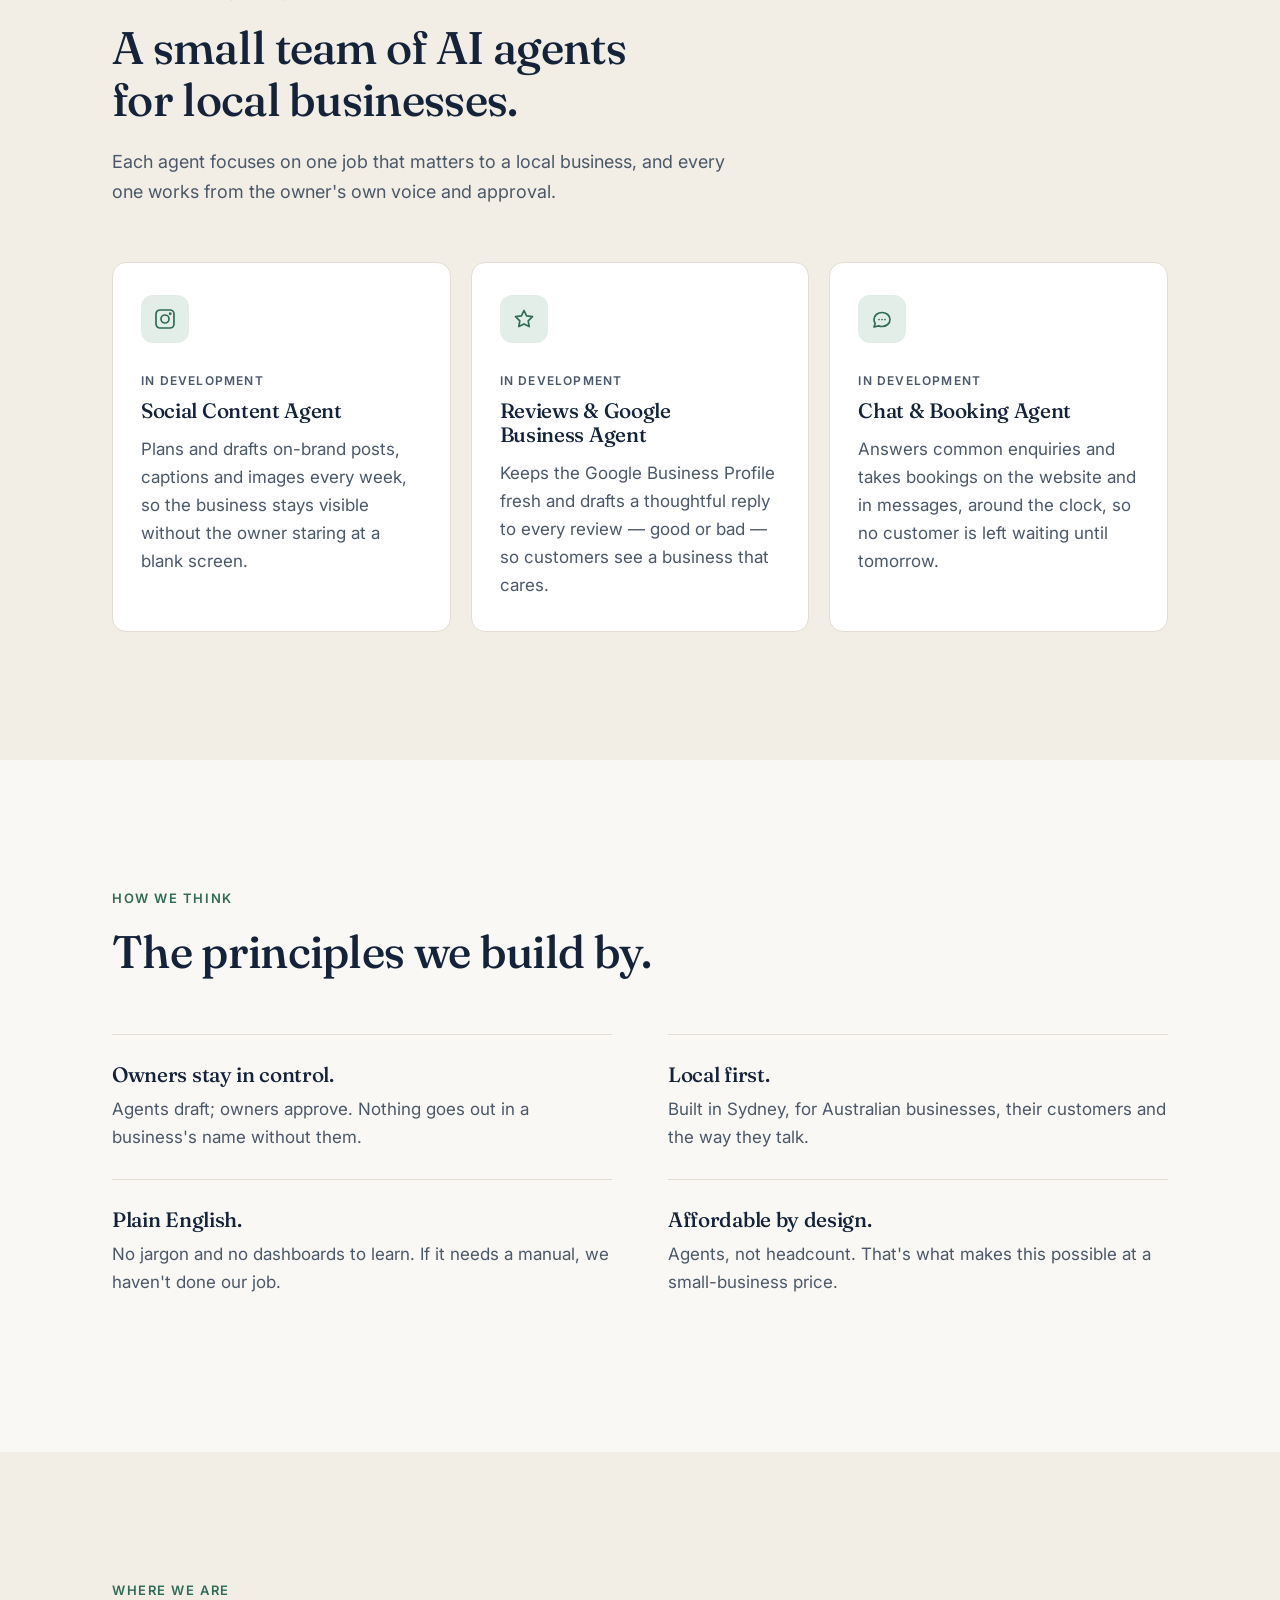
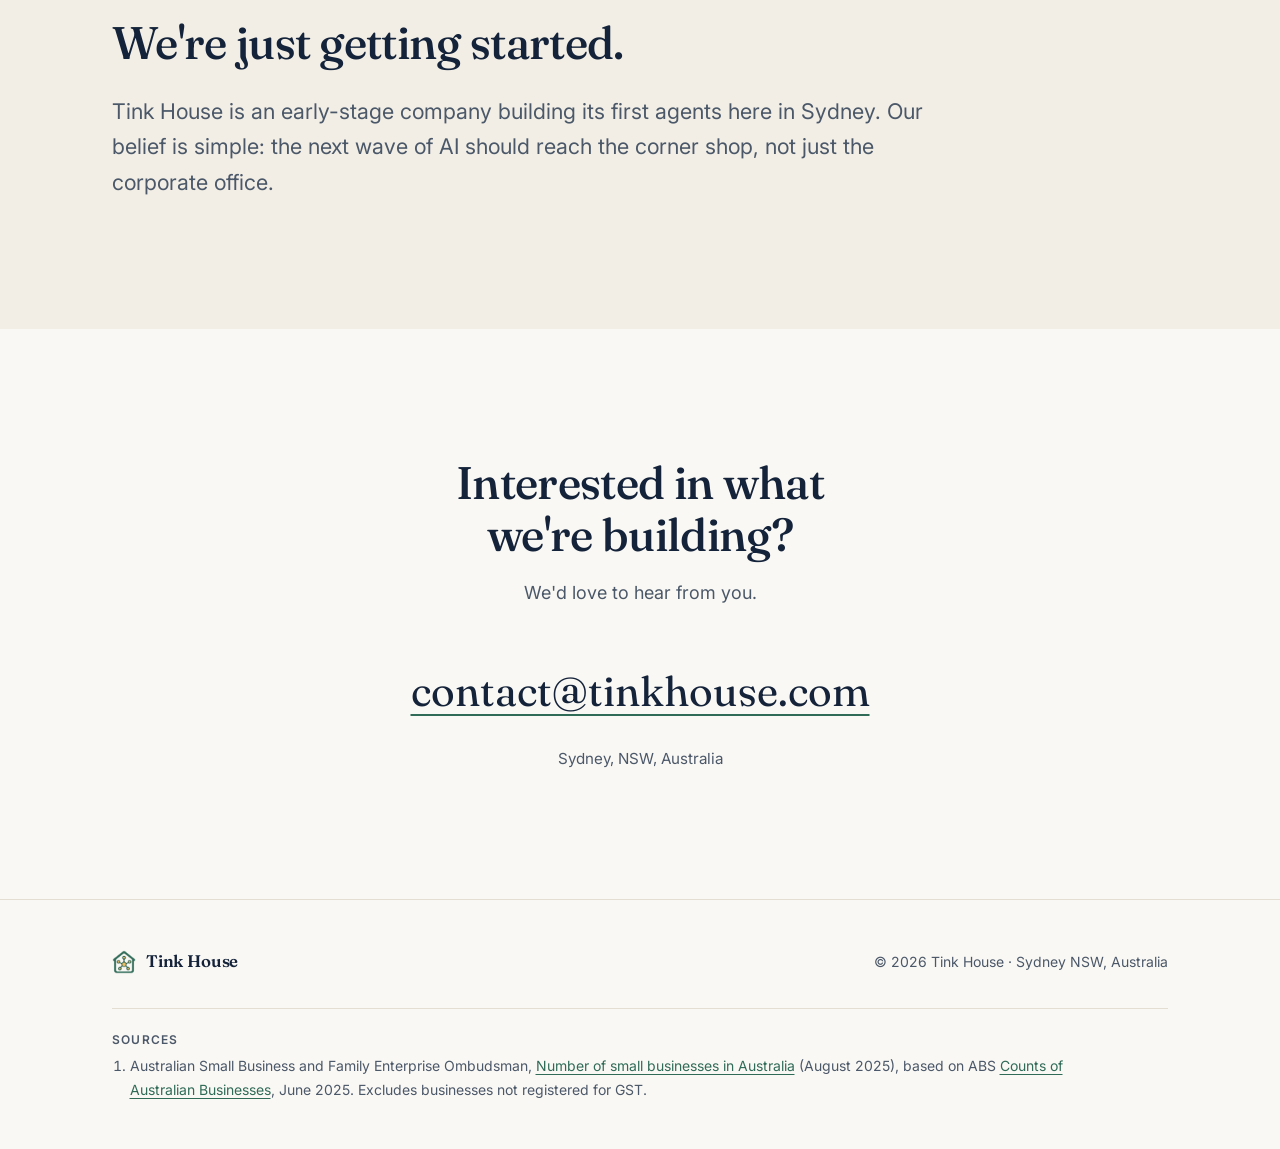
==== commit 0b786da2: "Replace placeholder logo with the new house-network mark Keep the original artwork in brand/ and shi" ====
--- a/index.html
+++ b/index.html
@@ -20,7 +20,9 @@
   <meta property="og:locale" content="en_AU">
   <meta name="twitter:card" content="summary_large_image">
 
-  <link rel="icon" href="assets/img/favicon.svg" type="image/svg+xml">
+  <link rel="icon" href="favicon.ico" sizes="48x48">
+  <link rel="icon" href="assets/img/favicon-32x32.png" type="image/png" sizes="32x32">
+  <link rel="apple-touch-icon" href="assets/img/apple-touch-icon.png">
   <link rel="preconnect" href="https://fonts.googleapis.com">
   <link rel="preconnect" href="https://fonts.gstatic.com" crossorigin>
   <link href="https://fonts.googleapis.com/css2?family=Fraunces:opsz,wght@9..144,400;9..144,500;9..144,600&family=Inter:wght@400;500;600&display=swap" rel="stylesheet">
@@ -32,7 +34,7 @@
     "@type": "Organization",
     "name": "Tink House",
     "url": "https://www.tinkhouse.com/",
-    "logo": "https://www.tinkhouse.com/assets/img/logo.svg",
+    "logo": "https://www.tinkhouse.com/assets/img/logo.png",
     "email": "contact@tinkhouse.com",
     "description": "Sydney-based company building AI agents for local small-business marketing.",
     "address": {
@@ -51,7 +53,7 @@
   <header class="site-header">
     <div class="container header-inner">
       <a class="brand" href="#top" aria-label="Tink House home">
-        <img src="assets/img/logo.svg" alt="" width="32" height="32">
+        <img src="assets/img/logo.png" alt="" width="32" height="32">
         <span>Tink House</span>
       </a>
       <button class="nav-toggle" type="button" aria-expanded="false" aria-controls="site-nav">
@@ -249,7 +251,7 @@
     <div class="container">
       <div class="footer-top">
         <a class="brand brand-small" href="#top">
-          <img src="assets/img/logo.svg" alt="" width="24" height="24">
+          <img src="assets/img/logo.png" alt="" width="24" height="24">
           <span>Tink House</span>
         </a>
         <p>&copy; <span data-year>2026</span> Tink House · Sydney NSW, Australia</p>
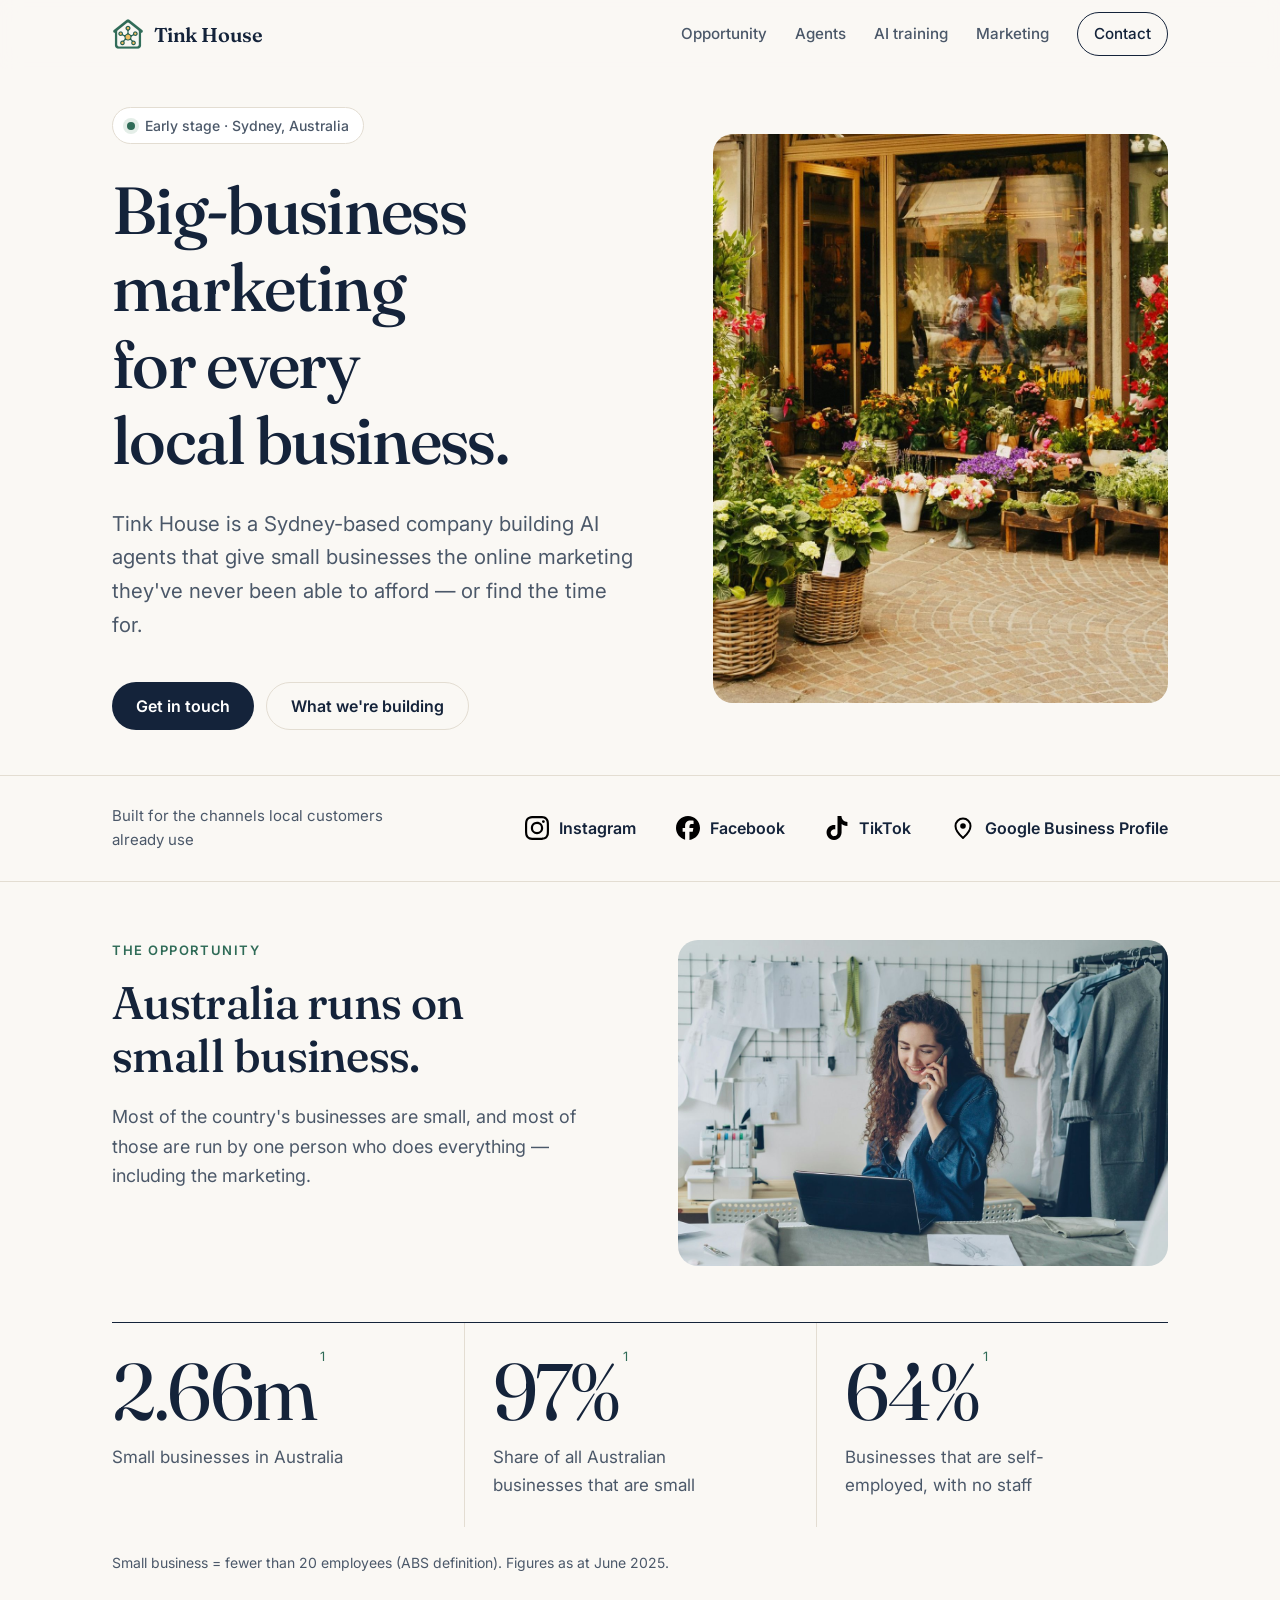
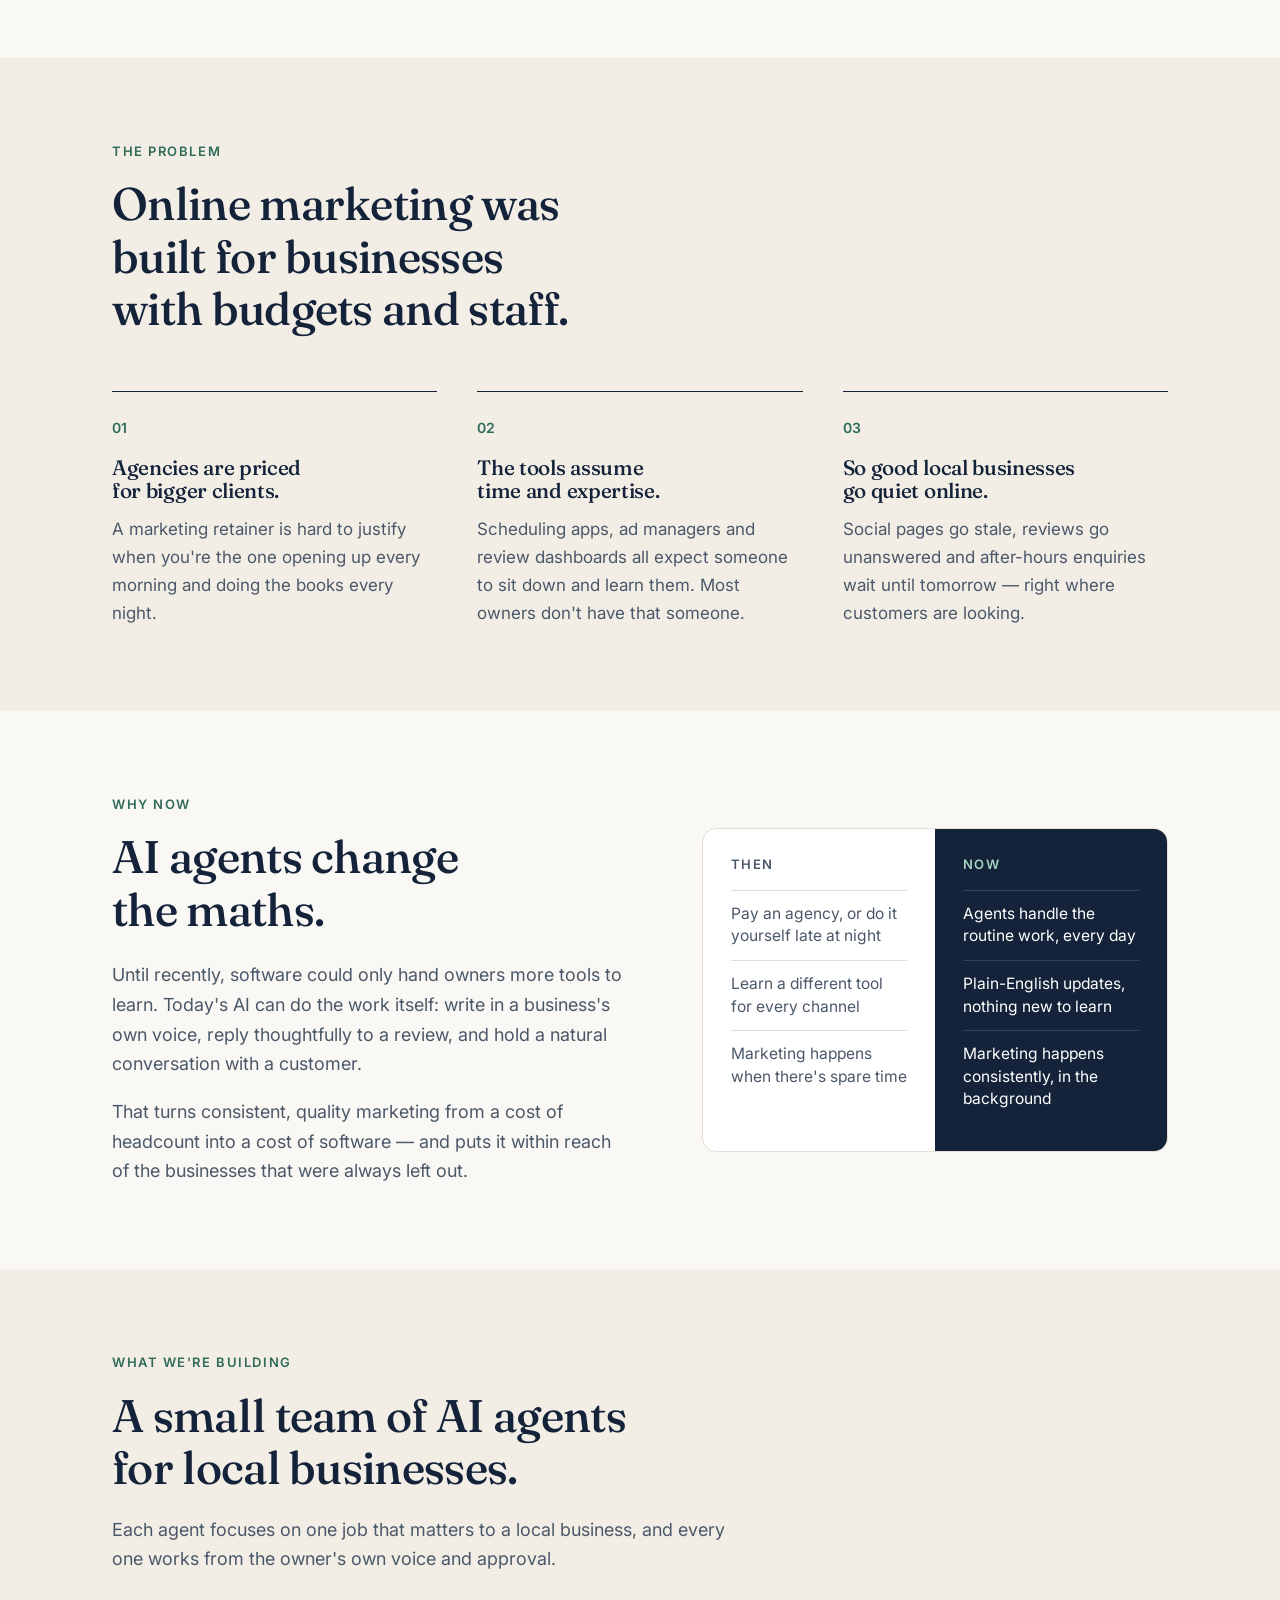
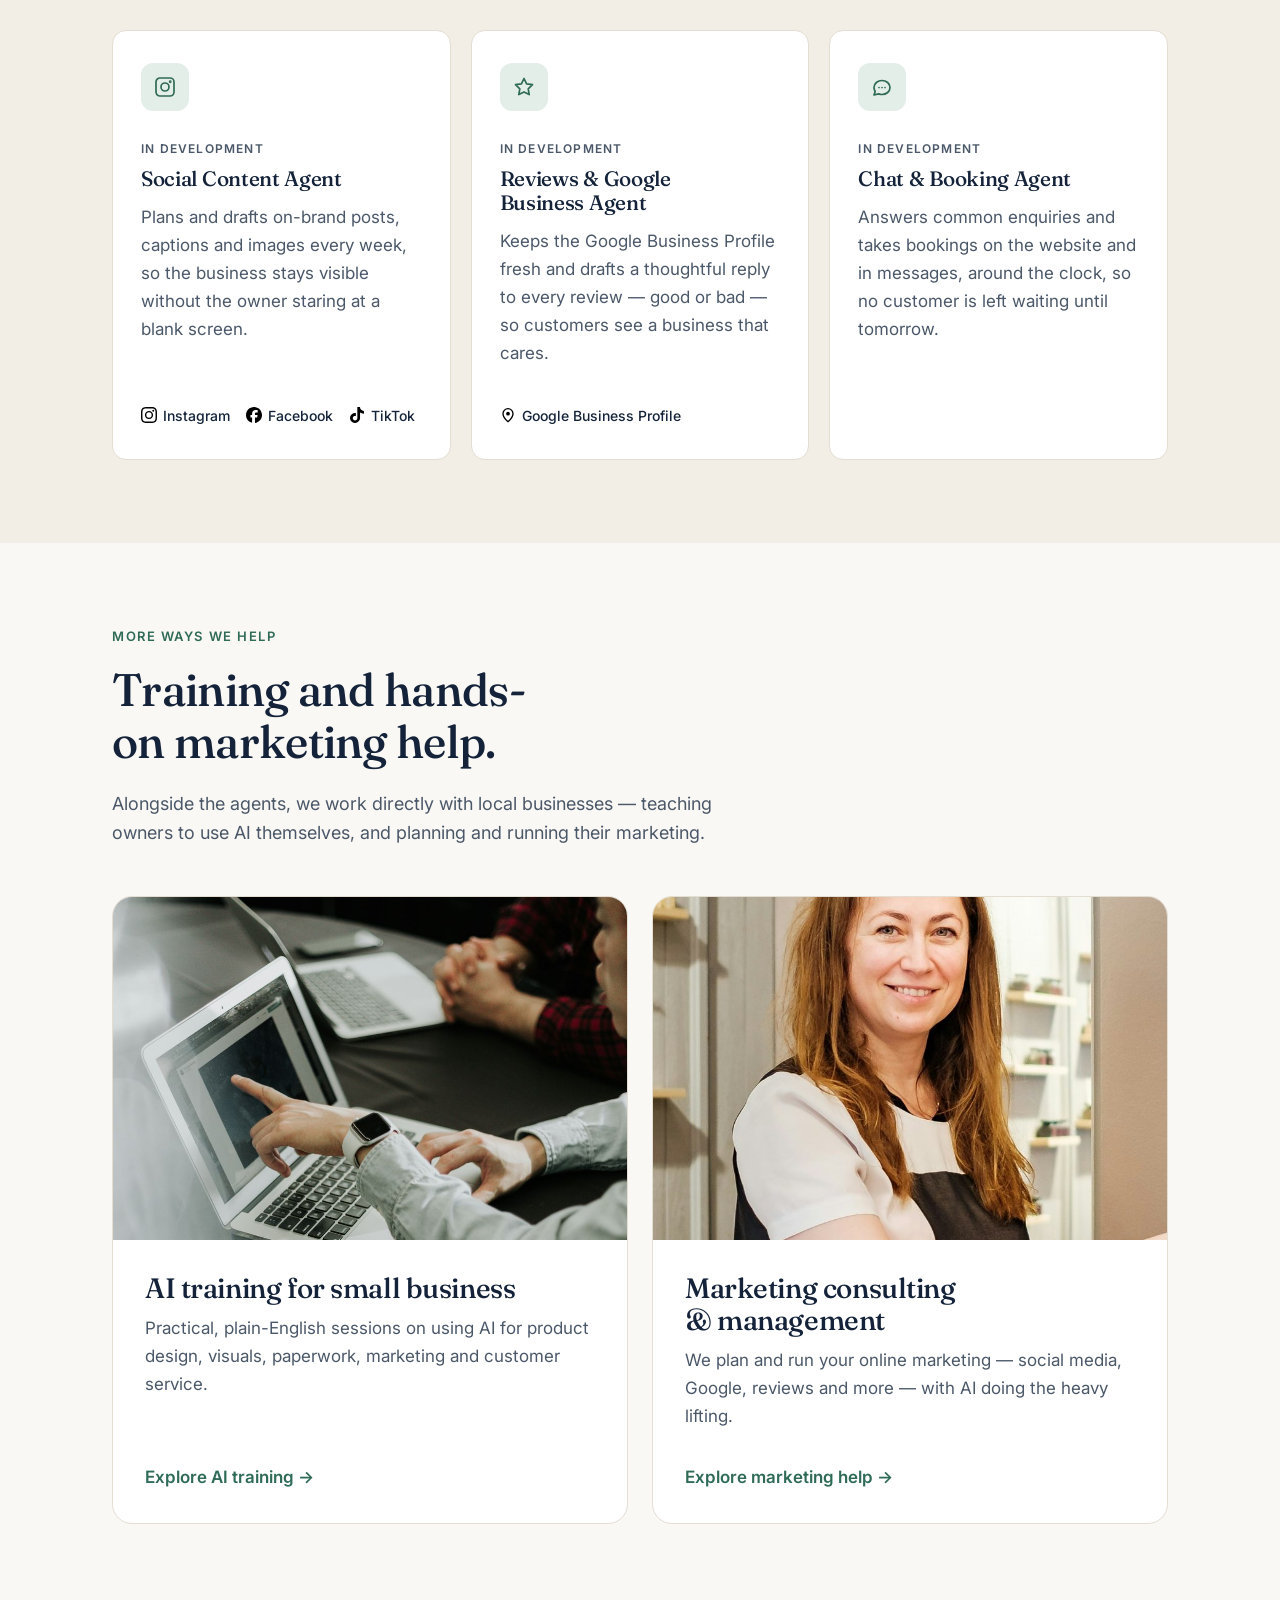
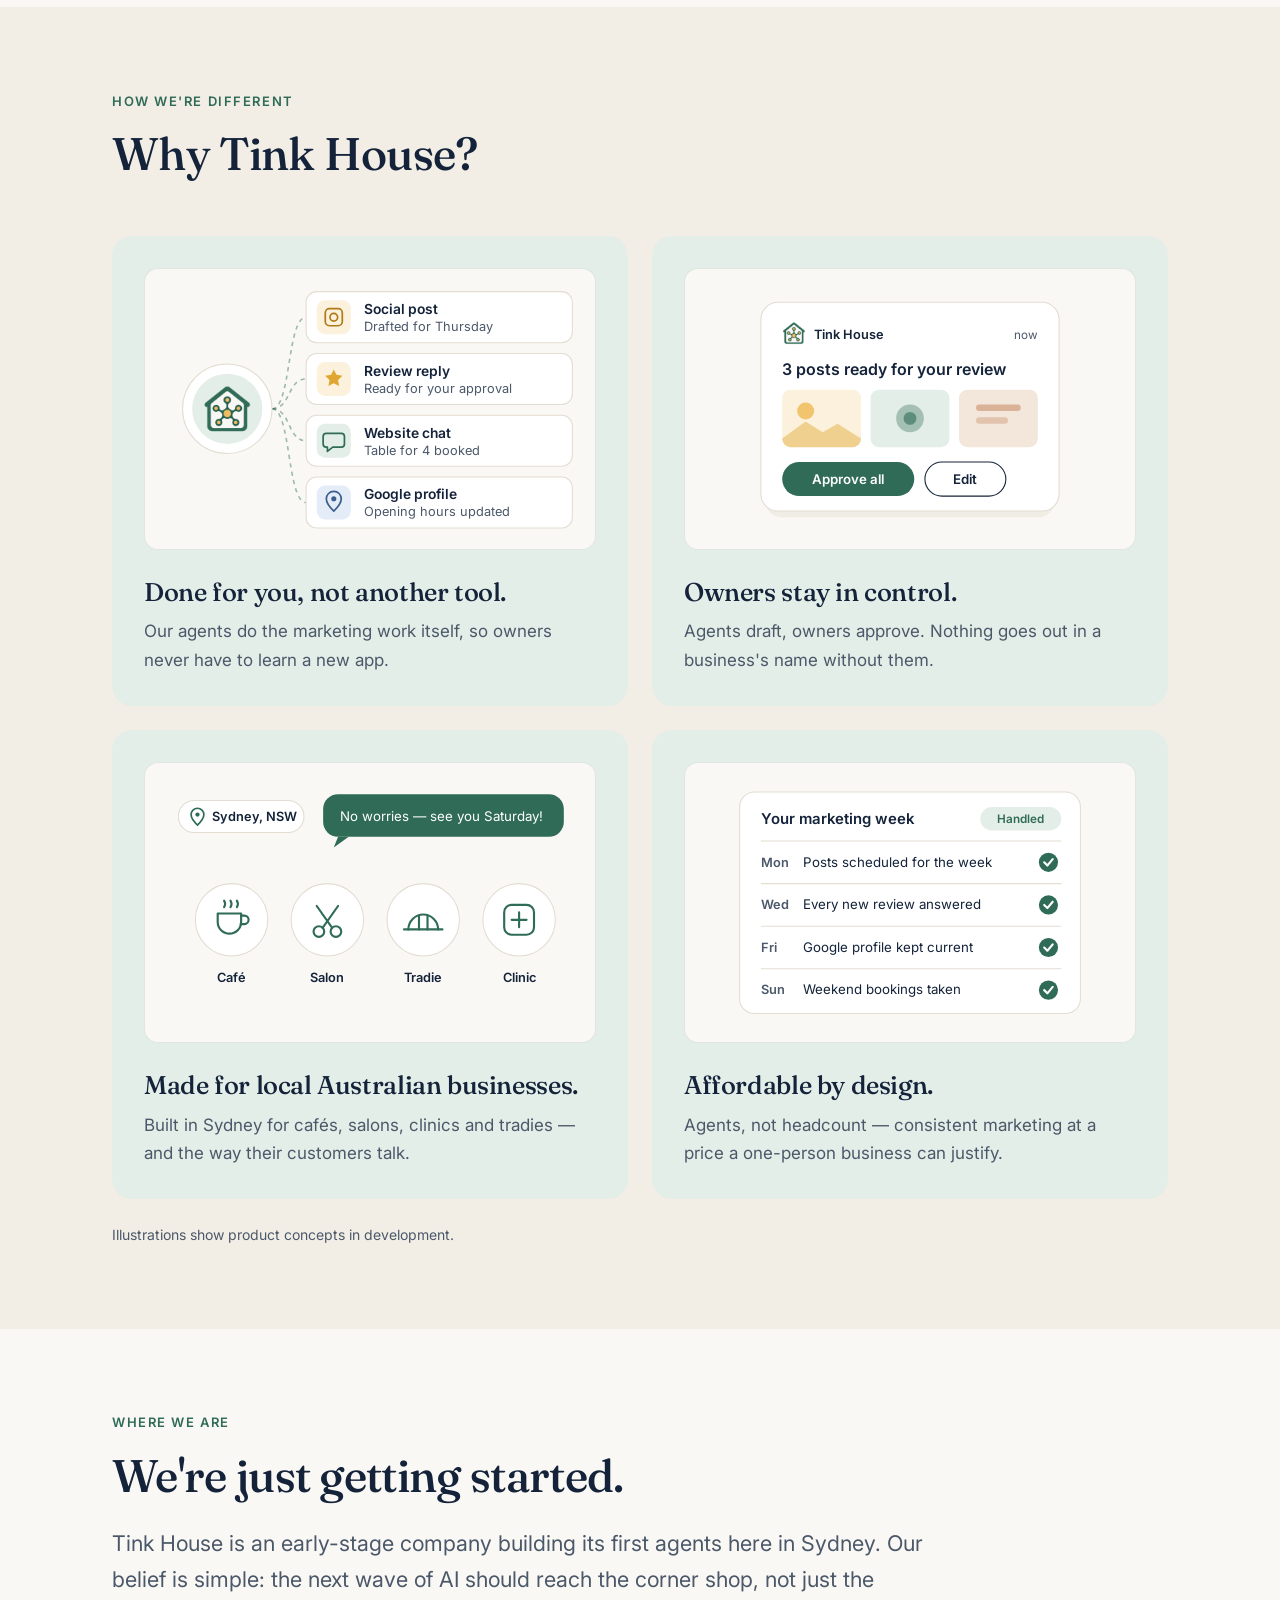
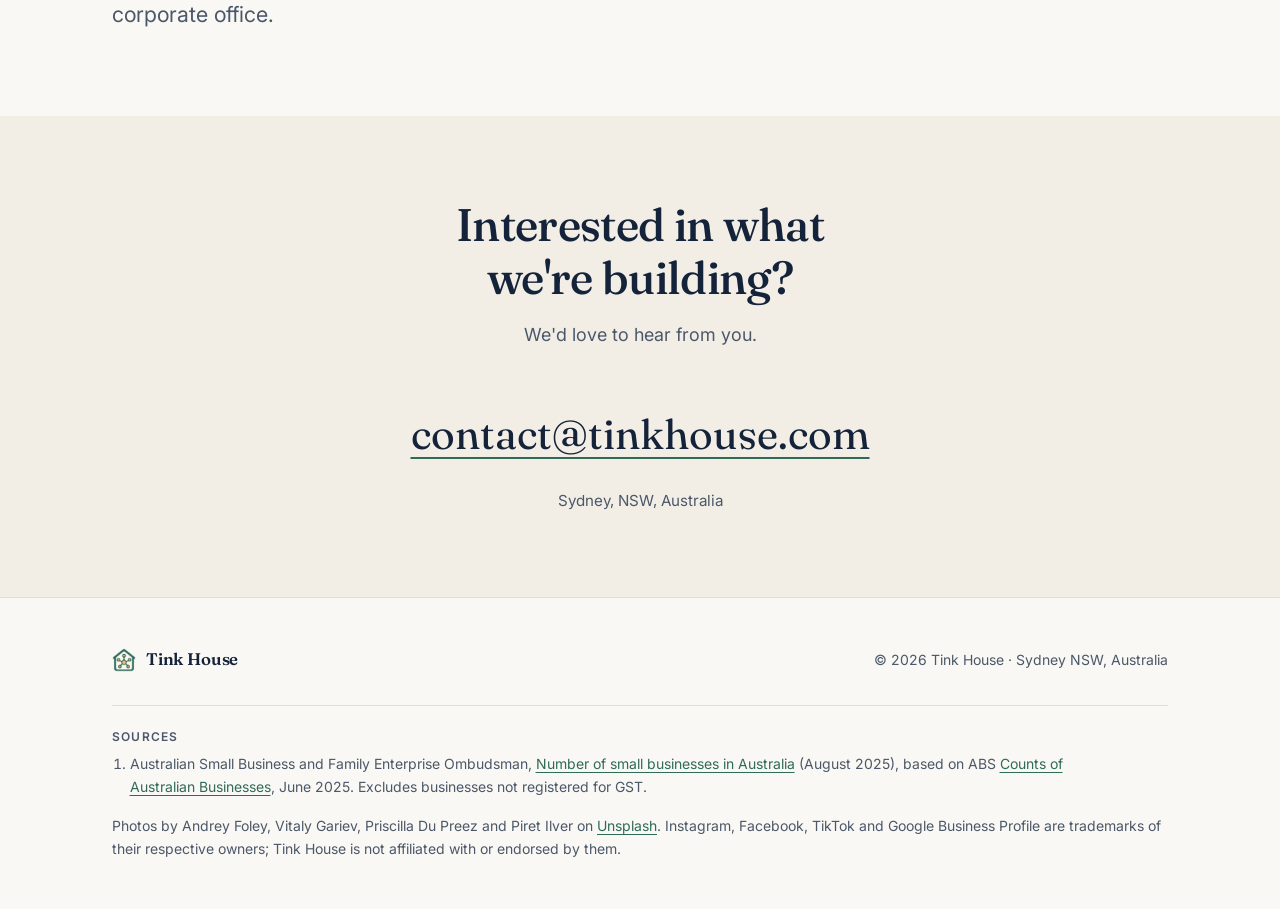
==== commit 7a5f5cc2: "Add AI training and marketing service pages, photos and channel icons - New pages: /ai-training/ and" ====
--- a/index.html
+++ b/index.html
@@ -49,6 +49,13 @@
 </head>
 <body>
   <a class="skip-link" href="#main">Skip to content</a>
+  <!-- Channel icons: Instagram, Facebook, TikTok glyphs from Simple Icons v16.34.0 (CC0); trademarks of their owners -->
+  <svg class="sprite" aria-hidden="true" focusable="false">
+    <symbol id="icon-instagram" viewBox="0 0 24 24"><path d="M7.0301.084c-1.2768.0602-2.1487.264-2.911.5634-.7888.3075-1.4575.72-2.1228 1.3877-.6652.6677-1.075 1.3368-1.3802 2.127-.2954.7638-.4956 1.6365-.552 2.914-.0564 1.2775-.0689 1.6882-.0626 4.947.0062 3.2586.0206 3.6671.0825 4.9473.061 1.2765.264 2.1482.5635 2.9107.308.7889.72 1.4573 1.388 2.1228.6679.6655 1.3365 1.0743 2.1285 1.38.7632.295 1.6361.4961 2.9134.552 1.2773.056 1.6884.069 4.9462.0627 3.2578-.0062 3.668-.0207 4.9478-.0814 1.28-.0607 2.147-.2652 2.9098-.5633.7889-.3086 1.4578-.72 2.1228-1.3881.665-.6682 1.0745-1.3378 1.3795-2.1284.2957-.7632.4966-1.636.552-2.9124.056-1.2809.0692-1.6898.063-4.948-.0063-3.2583-.021-3.6668-.0817-4.9465-.0607-1.2797-.264-2.1487-.5633-2.9117-.3084-.7889-.72-1.4568-1.3876-2.1228C21.2982 1.33 20.628.9208 19.8378.6165 19.074.321 18.2017.1197 16.9244.0645 15.6471.0093 15.236-.005 11.977.0014 8.718.0076 8.31.0215 7.0301.0839m.1402 21.6932c-1.17-.0509-1.8053-.2453-2.2287-.408-.5606-.216-.96-.4771-1.3819-.895-.422-.4178-.6811-.8186-.9-1.378-.1644-.4234-.3624-1.058-.4171-2.228-.0595-1.2645-.072-1.6442-.079-4.848-.007-3.2037.0053-3.583.0607-4.848.05-1.169.2456-1.805.408-2.2282.216-.5613.4762-.96.895-1.3816.4188-.4217.8184-.6814 1.3783-.9003.423-.1651 1.0575-.3614 2.227-.4171 1.2655-.06 1.6447-.072 4.848-.079 3.2033-.007 3.5835.005 4.8495.0608 1.169.0508 1.8053.2445 2.228.408.5608.216.96.4754 1.3816.895.4217.4194.6816.8176.9005 1.3787.1653.4217.3617 1.056.4169 2.2263.0602 1.2655.0739 1.645.0796 4.848.0058 3.203-.0055 3.5834-.061 4.848-.051 1.17-.245 1.8055-.408 2.2294-.216.5604-.4763.96-.8954 1.3814-.419.4215-.8181.6811-1.3783.9-.4224.1649-1.0577.3617-2.2262.4174-1.2656.0595-1.6448.072-4.8493.079-3.2045.007-3.5825-.006-4.848-.0608M16.953 5.5864A1.44 1.44 0 1 0 18.39 4.144a1.44 1.44 0 0 0-1.437 1.4424M5.8385 12.012c.0067 3.4032 2.7706 6.1557 6.173 6.1493 3.4026-.0065 6.157-2.7701 6.1506-6.1733-.0065-3.4032-2.771-6.1565-6.174-6.1498-3.403.0067-6.156 2.771-6.1496 6.1738M8 12.0077a4 4 0 1 1 4.008 3.9921A3.9996 3.9996 0 0 1 8 12.0077"/></symbol>
+    <symbol id="icon-facebook" viewBox="0 0 24 24"><path d="M9.101 23.691v-7.98H6.627v-3.667h2.474v-1.58c0-4.085 1.848-5.978 5.858-5.978.401 0 .955.042 1.468.103a8.68 8.68 0 0 1 1.141.195v3.325a8.623 8.623 0 0 0-.653-.036 26.805 26.805 0 0 0-.733-.009c-.707 0-1.259.096-1.675.309a1.686 1.686 0 0 0-.679.622c-.258.42-.374.995-.374 1.752v1.297h3.919l-.386 2.103-.287 1.564h-3.246v8.245C19.396 23.238 24 18.179 24 12.044c0-6.627-5.373-12-12-12s-12 5.373-12 12c0 5.628 3.874 10.35 9.101 11.647Z"/></symbol>
+    <symbol id="icon-tiktok" viewBox="0 0 24 24"><path d="M12.525.02c1.31-.02 2.61-.01 3.91-.02.08 1.53.63 3.09 1.75 4.17 1.12 1.11 2.7 1.62 4.24 1.79v4.03c-1.44-.05-2.89-.35-4.2-.97-.57-.26-1.1-.59-1.62-.93-.01 2.92.01 5.84-.02 8.75-.08 1.4-.54 2.79-1.35 3.94-1.31 1.92-3.58 3.17-5.91 3.21-1.43.08-2.86-.31-4.08-1.03-2.02-1.19-3.44-3.37-3.65-5.71-.02-.5-.03-1-.01-1.49.18-1.9 1.12-3.72 2.58-4.96 1.66-1.44 3.98-2.13 6.15-1.72.02 1.48-.04 2.96-.04 4.44-.99-.32-2.15-.23-3.02.37-.63.41-1.11 1.04-1.36 1.75-.21.51-.15 1.07-.14 1.61.24 1.64 1.82 3.02 3.5 2.87 1.12-.01 2.19-.66 2.77-1.61.19-.33.4-.67.41-1.06.1-1.79.06-3.57.07-5.36.01-4.03-.01-8.05.02-12.07z"/></symbol>
+    <symbol id="icon-gbp" viewBox="0 0 24 24"><path fill="none" stroke="currentColor" stroke-width="2" stroke-linejoin="round" d="M12 22s-7.5-6.6-7.5-12a7.5 7.5 0 0 1 15 0c0 5.4-7.5 12-7.5 12z"/><circle cx="12" cy="10" r="2.8"/></symbol>
+  </svg>
 
   <header class="site-header">
     <div class="container header-inner">
@@ -62,8 +69,9 @@
       </button>
       <nav id="site-nav" class="site-nav" aria-label="Main">
         <a href="#opportunity">Opportunity</a>
-        <a href="#why-now">Why now</a>
-        <a href="#building">What we're building</a>
+        <a href="#building">Agents</a>
+        <a href="/ai-training/">AI training</a>
+        <a href="/marketing/">Marketing</a>
         <a href="#contact" class="nav-cta">Contact</a>
       </nav>
     </div>
@@ -72,23 +80,48 @@
   <main id="main">
     <!-- Hero / mission -->
     <section class="hero" id="top">
-      <div class="container">
-        <p class="badge"><span class="dot" aria-hidden="true"></span>Early stage · Sydney, Australia</p>
-        <h1>Big-business marketing for every local business.</h1>
-        <p class="lede">Tink House is a Sydney-based company building AI agents that give small businesses the online marketing they've never been able to afford — or find the time for.</p>
-        <div class="actions">
-          <a class="btn btn-primary" href="mailto:contact@tinkhouse.com">Get in touch</a>
-          <a class="btn btn-ghost" href="#building">What we're building</a>
-        </div>
+      <div class="container hero-grid">
+        <div class="hero-copy">
+          <p class="badge"><span class="dot" aria-hidden="true"></span>Early stage · Sydney, Australia</p>
+          <h1>Big-business marketing for every local business.</h1>
+          <p class="lede">Tink House is a Sydney-based company building AI agents that give small businesses the online marketing they've never been able to afford — or find the time for.</p>
+          <div class="actions">
+            <a class="btn btn-primary" href="mailto:contact@tinkhouse.com">Get in touch</a>
+            <a class="btn btn-ghost" href="#building">What we're building</a>
+          </div>
+        </div>
+        <figure class="hero-photo">
+          <img src="assets/img/photos/hero-local-florist.jpg" alt="A neighbourhood florist with buckets of flowers set out on the footpath" width="1000" height="1250" fetchpriority="high">
+        </figure>
+      </div>
+    </section>
+
+    <!-- Channels -->
+    <section class="channels" aria-labelledby="channels-title">
+      <div class="container channels-inner">
+        <p class="channels-label" id="channels-title">Built for the channels local customers already use</p>
+        <ul class="channels-list">
+          <li><svg class="channel-icon" aria-hidden="true"><use href="#icon-instagram"/></svg>Instagram</li>
+          <li><svg class="channel-icon" aria-hidden="true"><use href="#icon-facebook"/></svg>Facebook</li>
+          <li><svg class="channel-icon" aria-hidden="true"><use href="#icon-tiktok"/></svg>TikTok</li>
+          <li><svg class="channel-icon" aria-hidden="true"><use href="#icon-gbp"/></svg>Google Business Profile</li>
+        </ul>
       </div>
     </section>
 
     <!-- Opportunity -->
     <section class="section" id="opportunity" aria-labelledby="opportunity-title">
       <div class="container">
-        <p class="eyebrow">The opportunity</p>
-        <h2 id="opportunity-title">Australia runs on small business.</h2>
-        <p class="section-intro">Most of the country's businesses are small, and most of those are run by one person who does everything — including the marketing.</p>
+        <div class="opportunity-grid">
+          <div>
+            <p class="eyebrow">The opportunity</p>
+            <h2 id="opportunity-title">Australia runs on small business.</h2>
+            <p class="section-intro">Most of the country's businesses are small, and most of those are run by one person who does everything — including the marketing.</p>
+          </div>
+          <figure class="photo">
+            <img src="assets/img/photos/owner-doing-everything.jpg" alt="A small-business owner in her studio, on the phone while working on her laptop" width="1400" height="933" loading="lazy">
+          </figure>
+        </div>
 
         <dl class="stats">
           <div class="stat">
@@ -177,6 +210,11 @@
             <p class="card-tag">In development</p>
             <h3>Social Content Agent</h3>
             <p>Plans and drafts on-brand posts, captions and images every week, so the business stays visible without the owner staring at a blank screen.</p>
+            <ul class="card-channels" aria-label="Channels: Instagram, Facebook and TikTok">
+              <li><svg class="channel-icon" aria-hidden="true"><use href="#icon-instagram"/></svg>Instagram</li>
+              <li><svg class="channel-icon" aria-hidden="true"><use href="#icon-facebook"/></svg>Facebook</li>
+              <li><svg class="channel-icon" aria-hidden="true"><use href="#icon-tiktok"/></svg>TikTok</li>
+            </ul>
           </article>
 
           <article class="card">
@@ -186,6 +224,9 @@
             <p class="card-tag">In development</p>
             <h3>Reviews &amp; Google Business Agent</h3>
             <p>Keeps the Google Business Profile fresh and drafts a thoughtful reply to every review — good or bad — so customers see a business that cares.</p>
+            <ul class="card-channels" aria-label="Channel: Google Business Profile">
+              <li><svg class="channel-icon" aria-hidden="true"><use href="#icon-gbp"/></svg>Google Business Profile</li>
+            </ul>
           </article>
 
           <article class="card">
@@ -200,35 +241,216 @@
       </div>
     </section>
 
-    <!-- Principles -->
-    <section class="section" id="principles" aria-labelledby="principles-title">
-      <div class="container">
-        <p class="eyebrow">How we think</p>
-        <h2 id="principles-title">The principles we build by.</h2>
-
-        <ol class="principles">
-          <li>
+    <!-- Services -->
+    <section class="section" id="services" aria-labelledby="services-title">
+      <div class="container">
+        <p class="eyebrow">More ways we help</p>
+        <h2 id="services-title">Training and hands-on marketing help.</h2>
+        <p class="section-intro">Alongside the agents, we work directly with local businesses — teaching owners to use AI themselves, and planning and running their marketing.</p>
+
+        <div class="service-grid">
+          <a class="service-card" href="/ai-training/">
+            <img src="assets/img/photos/training-hero.jpg" alt="" width="1000" height="1250" loading="lazy">
+            <div class="service-body">
+              <h3>AI training for small business</h3>
+              <p>Practical, plain-English sessions on using AI for product design, visuals, paperwork, marketing and customer service.</p>
+              <span class="service-link">Explore AI training →</span>
+            </div>
+          </a>
+          <a class="service-card" href="/marketing/">
+            <img src="assets/img/photos/marketing-hero.jpg" alt="" width="1000" height="1250" loading="lazy">
+            <div class="service-body">
+              <h3>Marketing consulting &amp; management</h3>
+              <p>We plan and run your online marketing — social media, Google, reviews and more — with AI doing the heavy lifting.</p>
+              <span class="service-link">Explore marketing help →</span>
+            </div>
+          </a>
+        </div>
+      </div>
+    </section>
+
+    <!-- Why Tink House -->
+    <section class="section section-alt" id="why" aria-labelledby="why-title">
+      <div class="container">
+        <p class="eyebrow">How we're different</p>
+        <h2 id="why-title">Why Tink House?</h2>
+
+        <div class="why-grid">
+          <article class="why-card">
+            <div class="why-visual">
+              <svg viewBox="0 0 400 240" role="img" aria-label="Illustration: the Tink House agents connected to a social post, a review reply, a website chat and a Google profile">
+                <g fill="none" stroke="#2F6B57" stroke-opacity=".45" stroke-width="1.5" stroke-dasharray="4 4">
+                  <path d="M108 120C126 120 122 34 140 34"/>
+                  <path d="M108 120C126 120 122 92 140 92"/>
+                  <path d="M108 120C126 120 122 150 140 150"/>
+                  <path d="M108 120C126 120 122 208 140 208"/>
+                </g>
+                <circle cx="66" cy="120" r="42" fill="#fff" stroke="#E3DDD2"/>
+                <circle cx="66" cy="120" r="33" fill="#E4EEE8"/>
+                <image href="assets/img/logo.png" x="43" y="97" width="46" height="46"/>
+
+                <g font-family="Inter, system-ui, sans-serif">
+                  <g fill="#fff" stroke="#E3DDD2">
+                    <rect x="140" y="10" width="250" height="48" rx="10"/>
+                    <rect x="140" y="68" width="250" height="48" rx="10"/>
+                    <rect x="140" y="126" width="250" height="48" rx="10"/>
+                    <rect x="140" y="184" width="250" height="48" rx="10"/>
+                  </g>
+
+                  <rect x="150" y="18" width="32" height="32" rx="8" fill="#FBF1DC"/>
+                  <rect x="158" y="26" width="16" height="16" rx="4" fill="none" stroke="#B07A16" stroke-width="1.6"/>
+                  <circle cx="166" cy="34" r="3.6" fill="none" stroke="#B07A16" stroke-width="1.6"/>
+                  <text x="194" y="31" font-size="13" font-weight="600" fill="#14233A">Social post</text>
+                  <text x="194" y="47" font-size="12" fill="#4B5869">Drafted for Thursday</text>
+
+                  <rect x="150" y="76" width="32" height="32" rx="8" fill="#FBF1DC"/>
+                  <path d="M166 83l2.5 5.1 5.6.8-4.1 4 1 5.6-5-2.6-5 2.6 1-5.6-4.1-4 5.6-.8z" fill="#E1A632"/>
+                  <text x="194" y="89" font-size="13" font-weight="600" fill="#14233A">Review reply</text>
+                  <text x="194" y="105" font-size="12" fill="#4B5869">Ready for your approval</text>
+
+                  <rect x="150" y="134" width="32" height="32" rx="8" fill="#E4EEE8"/>
+                  <path d="M159 143h14a3 3 0 0 1 3 3v7a3 3 0 0 1-3 3h-8l-5 4v-4h-1a3 3 0 0 1-3-3v-7a3 3 0 0 1 3-3z" fill="none" stroke="#2F6B57" stroke-width="1.6" stroke-linejoin="round"/>
+                  <text x="194" y="147" font-size="13" font-weight="600" fill="#14233A">Website chat</text>
+                  <text x="194" y="163" font-size="12" fill="#4B5869">Table for 4 booked</text>
+
+                  <rect x="150" y="192" width="32" height="32" rx="8" fill="#E4ECF7"/>
+                  <path d="M166 216s-7-6.5-7-11.5a7 7 0 0 1 14 0c0 5-7 11.5-7 11.5z" fill="none" stroke="#3C5E8F" stroke-width="1.6" stroke-linejoin="round"/>
+                  <circle cx="166" cy="204.5" r="2.4" fill="#3C5E8F"/>
+                  <text x="194" y="205" font-size="13" font-weight="600" fill="#14233A">Google profile</text>
+                  <text x="194" y="221" font-size="12" fill="#4B5869">Opening hours updated</text>
+                </g>
+              </svg>
+            </div>
+            <h3>Done for you, not another tool.</h3>
+            <p>Our agents do the marketing work itself, so owners never have to learn a new app.</p>
+          </article>
+
+          <article class="why-card">
+            <div class="why-visual">
+              <svg viewBox="0 0 400 240" role="img" aria-label="Illustration: a notification saying three posts are ready for review, with Approve and Edit buttons">
+                <g font-family="Inter, system-ui, sans-serif">
+                  <rect x="64" y="26" width="272" height="196" rx="16" fill="#E3DDD2" fill-opacity=".45"/>
+                  <rect x="60" y="20" width="280" height="196" rx="16" fill="#fff" stroke="#E3DDD2"/>
+                  <image href="assets/img/logo.png" x="80" y="38" width="22" height="22"/>
+                  <text x="110" y="54" font-size="12" font-weight="600" fill="#14233A">Tink House</text>
+                  <text x="320" y="54" font-size="11" fill="#4B5869" text-anchor="end">now</text>
+                  <text x="80" y="88" font-size="15" font-weight="600" fill="#14233A">3 posts ready for your review</text>
+
+                  <rect x="80" y="102" width="74" height="54" rx="8" fill="#FBF1DC"/>
+                  <circle cx="102" cy="122" r="8" fill="#F2C46D"/>
+                  <path d="M80 148l22-16 16 10 14-8 22 14v0a8 8 0 0 1-8 8H88a8 8 0 0 1-8-8z" fill="#E1A632" fill-opacity=".45"/>
+                  <rect x="163" y="102" width="74" height="54" rx="8" fill="#E4EEE8"/>
+                  <circle cx="200" cy="129" r="13" fill="#2F6B57" fill-opacity=".35"/>
+                  <circle cx="200" cy="129" r="6" fill="#2F6B57" fill-opacity=".6"/>
+                  <rect x="246" y="102" width="74" height="54" rx="8" fill="#F3E6DA"/>
+                  <rect x="262" y="116" width="42" height="6" rx="3" fill="#C98F6B" fill-opacity=".6"/>
+                  <rect x="262" y="128" width="30" height="6" rx="3" fill="#C98F6B" fill-opacity=".4"/>
+
+                  <rect x="80" y="170" width="124" height="32" rx="16" fill="#2F6B57"/>
+                  <text x="142" y="190.5" font-size="12.5" font-weight="600" fill="#fff" text-anchor="middle">Approve all</text>
+                  <rect x="214" y="170" width="76" height="32" rx="16" fill="#fff" stroke="#14233A"/>
+                  <text x="252" y="190.5" font-size="12.5" font-weight="600" fill="#14233A" text-anchor="middle">Edit</text>
+                </g>
+              </svg>
+            </div>
             <h3>Owners stay in control.</h3>
-            <p>Agents draft; owners approve. Nothing goes out in a business's name without them.</p>
-          </li>
-          <li>
-            <h3>Local first.</h3>
-            <p>Built in Sydney, for Australian businesses, their customers and the way they talk.</p>
-          </li>
-          <li>
-            <h3>Plain English.</h3>
-            <p>No jargon and no dashboards to learn. If it needs a manual, we haven't done our job.</p>
-          </li>
-          <li>
+            <p>Agents draft, owners approve. Nothing goes out in a business's name without them.</p>
+          </article>
+
+          <article class="why-card">
+            <div class="why-visual">
+              <svg viewBox="0 0 400 240" role="img" aria-label="Illustration: a Sydney location tag, a friendly Australian-style chat reply, and icons for a café, salon, tradie and clinic">
+                <g font-family="Inter, system-ui, sans-serif">
+                  <rect x="20" y="24" width="118" height="30" rx="15" fill="#fff" stroke="#E3DDD2"/>
+                  <path d="M38 47s-6-5.5-6-9.8a6 6 0 0 1 12 0c0 4.3-6 9.8-6 9.8z" fill="none" stroke="#2F6B57" stroke-width="1.6" stroke-linejoin="round"/>
+                  <circle cx="38" cy="37.2" r="2" fill="#2F6B57"/>
+                  <text x="52" y="43.5" font-size="12" font-weight="600" fill="#14233A">Sydney, NSW</text>
+
+                  <rect x="156" y="18" width="226" height="40" rx="14" fill="#2F6B57"/>
+                  <path d="M170 58l-4 10 14-10z" fill="#2F6B57"/>
+                  <text x="172" y="43" font-size="12.5" fill="#fff">No worries — see you Saturday!</text>
+                </g>
+
+                <g fill="#fff" stroke="#E3DDD2">
+                  <circle cx="70" cy="136" r="34"/>
+                  <circle cx="160" cy="136" r="34"/>
+                  <circle cx="250" cy="136" r="34"/>
+                  <circle cx="340" cy="136" r="34"/>
+                </g>
+                <g fill="none" stroke="#2F6B57" stroke-width="2" stroke-linecap="round" stroke-linejoin="round">
+                  <path d="M57 130h22v8a11 11 0 0 1-22 0z"/>
+                  <path d="M79 132h3a4 4 0 0 1 0 8h-3.5"/>
+                  <path d="M63 124q2-3 0-6M69 124q2-3 0-6M75 124q2-3 0-6"/>
+
+                  <circle cx="152" cy="147" r="5"/>
+                  <circle cx="168" cy="147" r="5"/>
+                  <path d="M155.5 143.5 170 123M164.5 143.5 150 123"/>
+
+                  <path d="M232 145h36"/>
+                  <path d="M236 145a14 14 0 0 1 28 0"/>
+                  <path d="M246 132v13M254 132v13"/>
+
+                  <rect x="326" y="122" width="28" height="28" rx="7"/>
+                  <path d="M340 129v14M333 136h14"/>
+                </g>
+                <g font-family="Inter, system-ui, sans-serif" font-size="12" font-weight="600" fill="#14233A" text-anchor="middle">
+                  <text x="70" y="194">Café</text>
+                  <text x="160" y="194">Salon</text>
+                  <text x="250" y="194">Tradie</text>
+                  <text x="340" y="194">Clinic</text>
+                </g>
+              </svg>
+            </div>
+            <h3>Made for local Australian businesses.</h3>
+            <p>Built in Sydney for cafés, salons, clinics and tradies — and the way their customers talk.</p>
+          </article>
+
+          <article class="why-card">
+            <div class="why-visual">
+              <svg viewBox="0 0 400 240" role="img" aria-label="Illustration: a weekly checklist showing posts scheduled, reviews answered, Google profile kept current and weekend bookings taken">
+                <g font-family="Inter, system-ui, sans-serif">
+                  <rect x="40" y="16" width="320" height="208" rx="14" fill="#fff" stroke="#E3DDD2"/>
+                  <text x="60" y="46" font-size="14" font-weight="600" fill="#14233A">Your marketing week</text>
+                  <rect x="266" y="30" width="76" height="22" rx="11" fill="#E4EEE8"/>
+                  <text x="304" y="45" font-size="11" font-weight="600" fill="#2F6B57" text-anchor="middle">Handled</text>
+
+                  <g stroke="#E3DDD2">
+                    <path d="M60 62h282M60 102h282M60 142h282M60 182h282"/>
+                  </g>
+                  <g font-size="12" font-weight="600" fill="#4B5869">
+                    <text x="60" y="86">Mon</text>
+                    <text x="60" y="126">Wed</text>
+                    <text x="60" y="166">Fri</text>
+                    <text x="60" y="206">Sun</text>
+                  </g>
+                  <g font-size="12.5" fill="#14233A">
+                    <text x="100" y="86">Posts scheduled for the week</text>
+                    <text x="100" y="126">Every new review answered</text>
+                    <text x="100" y="166">Google profile kept current</text>
+                    <text x="100" y="206">Weekend bookings taken</text>
+                  </g>
+                  <g fill="#2F6B57">
+                    <circle cx="330" cy="82" r="9"/>
+                    <circle cx="330" cy="122" r="9"/>
+                    <circle cx="330" cy="162" r="9"/>
+                    <circle cx="330" cy="202" r="9"/>
+                  </g>
+                  <g fill="none" stroke="#fff" stroke-width="2" stroke-linecap="round" stroke-linejoin="round">
+                    <path d="M326 82l3 3 5-6M326 122l3 3 5-6M326 162l3 3 5-6M326 202l3 3 5-6"/>
+                  </g>
+                </g>
+              </svg>
+            </div>
             <h3>Affordable by design.</h3>
-            <p>Agents, not headcount. That's what makes this possible at a small-business price.</p>
-          </li>
-        </ol>
+            <p>Agents, not headcount — consistent marketing at a price a one-person business can justify.</p>
+          </article>
+        </div>
+        <p class="footnote">Illustrations show product concepts in development.</p>
       </div>
     </section>
 
     <!-- Stage -->
-    <section class="section section-alt" id="stage" aria-labelledby="stage-title">
+    <section class="section" id="stage" aria-labelledby="stage-title">
       <div class="container stage">
         <p class="eyebrow">Where we are</p>
         <h2 id="stage-title">We're just getting started.</h2>
@@ -237,7 +459,7 @@
     </section>
 
     <!-- Contact -->
-    <section class="section contact" id="contact" aria-labelledby="contact-title">
+    <section class="section section-alt contact" id="contact" aria-labelledby="contact-title">
       <div class="container">
         <h2 id="contact-title">Interested in what we're building?</h2>
         <p>We'd love to hear from you.</p>
@@ -261,6 +483,7 @@
         <ol>
           <li id="source-1">Australian Small Business and Family Enterprise Ombudsman, <a href="https://asbfeo.gov.au/sites/default/files/2025-12/Number%20of%20small%20businesses%20in%20Australia_Aug%202025.pdf" rel="noopener">Number of small businesses in Australia</a> (August 2025), based on ABS <a href="https://www.abs.gov.au/statistics/economy/business-indicators/counts-australian-businesses-including-entries-and-exits" rel="noopener">Counts of Australian Businesses</a>, June 2025. Excludes businesses not registered for GST.</li>
         </ol>
+        <p class="credits">Photos by Andrey Foley, Vitaly Gariev, Priscilla Du Preez and Piret Ilver on <a href="https://unsplash.com" rel="noopener">Unsplash</a>. Instagram, Facebook, TikTok and Google Business Profile are trademarks of their respective owners; Tink House is not affiliated with or endorsed by them.</p>
       </div>
     </div>
   </footer>
--- a/assets/css/style.css
+++ b/assets/css/style.css
@@ -21,7 +21,7 @@
   --radius: 14px;
   --container: 1120px;
   --gutter: clamp(16px, 4vw, 32px);
-  --section-y: clamp(72px, 10vw, 128px);
+  --section-y: clamp(48px, 6.5vw, 88px);
 }
 
 /* ==========================================================================
@@ -147,6 +147,7 @@
   font-weight: 500;
 }
 .site-nav a:hover { color: var(--ink); }
+.site-nav a[aria-current="page"] { color: var(--ink); text-decoration: underline; text-decoration-color: var(--accent); text-decoration-thickness: 2px; text-underline-offset: 6px; }
 .site-nav .nav-cta {
   color: var(--ink);
   padding: 8px 16px;
@@ -189,9 +190,81 @@
    Hero
    ========================================================================== */
 .hero {
-  padding-block: clamp(72px, 12vw, 152px) clamp(72px, 10vw, 128px);
-}
-.hero h1 { max-width: 15ch; }
+  padding-block: clamp(24px, 3vw, 40px) clamp(32px, 3.5vw, 48px);
+}
+.hero-grid {
+  display: grid;
+  grid-template-columns: 1.15fr 1fr;
+  gap: clamp(40px, 6vw, 88px);
+  align-items: center;
+}
+.hero h1 { max-width: 15ch; font-size: clamp(2.5rem, 5.2vw, 4.25rem); }
+
+/* Channels strip */
+.sprite { position: absolute; width: 0; height: 0; overflow: hidden; }
+.channel-icon { flex-shrink: 0; fill: #000; color: #000; }
+
+.channels {
+  border-block: 1px solid var(--line);
+  padding-block: 28px;
+}
+.channels-inner {
+  display: flex;
+  align-items: center;
+  justify-content: space-between;
+  gap: 24px 48px;
+}
+.channels-label {
+  margin: 0;
+  max-width: 17rem;
+  font-size: 0.9375rem;
+  color: var(--ink-soft);
+}
+.channels-list {
+  list-style: none;
+  display: flex;
+  flex-wrap: wrap;
+  align-items: center;
+  gap: 16px 40px;
+  margin: 0;
+  padding: 0;
+}
+.channels-list li {
+  display: inline-flex;
+  align-items: center;
+  gap: 10px;
+  font-weight: 600;
+  font-size: 1rem;
+  color: var(--ink);
+}
+.channels-list .channel-icon { width: 24px; height: 24px; }
+
+@media (max-width: 960px) {
+  .channels-inner { flex-direction: column; align-items: flex-start; }
+  .channels-label { max-width: none; }
+}
+@media (max-width: 480px) {
+  .channels-list { display: grid; grid-template-columns: 1fr 1fr; gap: 16px 12px; width: 100%; }
+  .channels-list li { font-size: 0.9375rem; }
+}
+
+/* Photos */
+.hero-photo,
+.photo { margin: 0; }
+.hero-photo img,
+.photo img {
+  width: 100%;
+  height: auto;
+  border-radius: 20px;
+  object-fit: cover;
+}
+.hero-photo img { aspect-ratio: 4 / 5; }
+.photo img { aspect-ratio: 3 / 2; }
+
+@media (max-width: 860px) {
+  .hero-grid { grid-template-columns: 1fr; }
+  .hero-photo img { aspect-ratio: 4 / 3; }
+}
 .lede {
   margin-top: 28px;
   max-width: 40rem;
@@ -263,6 +336,19 @@
   max-width: 40rem;
   font-size: 1.125rem;
   color: var(--ink-soft);
+}
+
+/* Opportunity — intro + photo */
+.opportunity-grid {
+  display: grid;
+  grid-template-columns: 1fr 1fr;
+  gap: clamp(32px, 6vw, 88px);
+  align-items: start;
+}
+/* Same background as the strip above, so a full section gap reads as empty space. */
+.channels + .section { padding-top: clamp(40px, 4.5vw, 64px); }
+@media (max-width: 860px) {
+  .opportunity-grid { grid-template-columns: 1fr; }
 }
 
 /* Opportunity — stats */
@@ -424,30 +510,244 @@
   color: var(--ink-soft);
 }
 .card h3 { margin-bottom: 12px; }
-.card p:last-child { color: var(--ink-soft); }
+.card > p:not(.card-tag) { color: var(--ink-soft); }
+
+.card-channels {
+  list-style: none;
+  display: flex;
+  flex-wrap: wrap;
+  gap: 8px 16px;
+  margin: auto 0 0;
+  padding: 20px 0 0;
+  font-size: 0.875rem;
+  font-weight: 500;
+  color: var(--ink);
+}
+.card-channels li { display: inline-flex; align-items: center; gap: 6px; }
+.card-channels .channel-icon { width: 16px; height: 16px; }
 
 @media (max-width: 920px) {
   .cards { grid-template-columns: 1fr; max-width: 560px; }
 }
 
-/* Principles */
-.principles {
+/* Why Tink House — 2×2 illustrated cards */
+.why-grid {
+  display: grid;
+  grid-template-columns: repeat(2, 1fr);
+  gap: 24px;
+  margin-top: 56px;
+}
+.why-card {
+  padding: clamp(20px, 3vw, 32px);
+  border-radius: 20px;
+  background: var(--accent-soft);
+}
+.why-visual {
+  margin-bottom: 28px;
+  padding: 12px;
+  border-radius: 14px;
+  background: var(--bg);
+  border: 1px solid rgba(47, 107, 87, .12);
+}
+.why-visual svg { width: 100%; height: auto; }
+.why-card h3 { margin-bottom: 10px; font-size: clamp(1.3rem, 2.2vw, 1.6rem); }
+.why-card p { color: var(--ink-soft); max-width: 34rem; }
+
+@media (max-width: 820px) {
+  .why-grid { grid-template-columns: 1fr; gap: 16px; }
+}
+@media (max-width: 480px) {
+  .why-card { padding: 12px 12px 24px; }
+  .why-visual { padding: 4px; margin-bottom: 20px; }
+  .why-card h3,
+  .why-card p { padding-inline: 8px; }
+}
+
+/* ==========================================================================
+   Service pages (AI training, Marketing) and home services
+   ========================================================================== */
+.section-tight { padding-block: calc(var(--section-y) * 0.75); }
+
+/* Six-card grid */
+.cards-6 { grid-template-columns: repeat(3, 1fr); }
+.card-example {
+  margin: auto 0 0;
+  padding-top: 18px;
+  font-size: 0.9375rem;
+  font-style: italic;
+  color: var(--accent) !important;
+}
+@media (max-width: 920px) {
+  .cards-6 { grid-template-columns: repeat(2, 1fr); max-width: none; }
+}
+@media (max-width: 620px) {
+  .cards-6 { grid-template-columns: 1fr; }
+}
+
+/* Small tiles under an intro */
+.mini-tiles {
   list-style: none;
-  margin: 56px 0 0;
+  display: grid;
+  grid-template-columns: repeat(3, 1fr);
+  gap: 20px;
+  margin: 40px 0 0;
   padding: 0;
-  display: grid;
-  grid-template-columns: repeat(2, 1fr);
-  gap: 0 56px;
-}
-.principles li {
-  padding: 28px 0;
+}
+.mini-tiles li {
+  padding: 24px;
+  border-radius: var(--radius);
+  background: var(--surface);
+  border: 1px solid var(--line);
+}
+.mini-tiles h3 { margin-bottom: 8px; font-size: 1.2rem; }
+.mini-tiles p { color: var(--ink-soft); }
+@media (max-width: 820px) {
+  .mini-tiles { grid-template-columns: 1fr; }
+}
+
+/* Text beside an image or illustration */
+.split-media {
+  display: grid;
+  grid-template-columns: 1fr 1fr;
+  gap: clamp(32px, 6vw, 80px);
+  align-items: center;
+}
+.split-media-top { align-items: start; }
+.split-media-reverse > :first-child { order: 2; }
+.split-media h2 { margin-bottom: 20px; }
+.split-text { font-size: 1.125rem; color: var(--ink-soft); max-width: 36rem; }
+@media (max-width: 860px) {
+  .split-media { grid-template-columns: 1fr; }
+  .split-media-reverse > :first-child { order: 0; }
+}
+
+/* Illustration panel */
+.illus {
+  margin: 0;
+  padding: clamp(12px, 2vw, 24px);
+  border-radius: 20px;
+  background: var(--accent-soft);
+}
+.illus svg { width: 100%; height: auto; }
+.section-alt .illus { background: var(--bg); border: 1px solid rgba(47, 107, 87, .12); }
+
+/* Check-marked lists */
+.checklist { list-style: none; margin: 8px 0 0; padding: 0; }
+.checklist li {
+  position: relative;
+  padding: 12px 0 12px 36px;
   border-top: 1px solid var(--line);
-}
-.principles h3 { margin-bottom: 8px; }
-.principles p { color: var(--ink-soft); max-width: 34rem; }
-
+  font-size: 1.0625rem;
+}
+.checklist li:first-child { border-top: 0; }
+.checklist li::before {
+  content: "";
+  position: absolute;
+  left: 0; top: 14px;
+  width: 22px; height: 22px;
+  border-radius: 50%;
+  background: var(--accent) url("data:image/svg+xml,%3Csvg xmlns='http://www.w3.org/2000/svg' viewBox='0 0 24 24' fill='none' stroke='%23fff' stroke-width='3' stroke-linecap='round' stroke-linejoin='round'%3E%3Cpath d='m6 12 4 4 8-8'/%3E%3C/svg%3E") center / 14px no-repeat;
+}
+
+/* Formats list */
+.format-list { list-style: none; margin: 8px 0 0; padding: 0; }
+.format-list li { padding: 20px 0; border-top: 1px solid var(--line); }
+.format-list h3 { margin-bottom: 6px; font-size: 1.25rem; }
+.format-list p { color: var(--ink-soft); }
+
+/* Offer cards (consulting vs management) */
+.offer-grid {
+  display: grid;
+  grid-template-columns: 1fr 1fr;
+  gap: 20px;
+  margin-top: 48px;
+}
+.offer {
+  padding: clamp(24px, 3vw, 36px);
+  border-radius: 20px;
+  background: var(--surface);
+  border: 1px solid var(--line);
+}
+.offer-featured { border-color: var(--accent); box-shadow: 0 0 0 1px var(--accent) inset; }
+.offer h3 { font-size: clamp(1.5rem, 2.4vw, 1.9rem); }
+.offer-lead { margin: 8px 0 20px; font-size: 1.125rem; color: var(--ink-soft); }
+@media (max-width: 820px) {
+  .offer-grid { grid-template-columns: 1fr; }
+}
+
+/* Numbered steps */
+.steps {
+  list-style: none;
+  counter-reset: step;
+  display: grid;
+  grid-template-columns: repeat(4, 1fr);
+  gap: 24px;
+  margin: 48px 0 0;
+  padding: 0;
+}
+.steps li { counter-increment: step; }
+.steps li::before {
+  content: counter(step);
+  display: grid;
+  place-items: center;
+  width: 40px; height: 40px;
+  margin-bottom: 16px;
+  border-radius: 50%;
+  background: var(--accent-soft);
+  color: var(--accent);
+  font-family: var(--font-display);
+  font-weight: 600;
+  font-size: 1.125rem;
+}
+.steps h3 { margin-bottom: 8px; font-size: 1.25rem; }
+.steps p { color: var(--ink-soft); }
+.how-media { margin-top: clamp(48px, 6vw, 72px); align-items: stretch; }
+.how-media .photo img { height: 100%; }
+@media (max-width: 900px) {
+  .steps { grid-template-columns: repeat(2, 1fr); }
+}
+@media (max-width: 520px) {
+  .steps { grid-template-columns: 1fr; }
+}
+
+/* Call-out linking back to the agents */
+.note-card {
+  display: flex;
+  align-items: center;
+  justify-content: space-between;
+  gap: 24px 48px;
+}
+.note-card h2 { margin-bottom: 12px; font-size: clamp(1.6rem, 3vw, 2.2rem); }
 @media (max-width: 760px) {
-  .principles { grid-template-columns: 1fr; }
+  .note-card { flex-direction: column; align-items: flex-start; }
+}
+
+/* Home: service cards linking to the service pages */
+.service-grid {
+  display: grid;
+  grid-template-columns: 1fr 1fr;
+  gap: 24px;
+  margin-top: 48px;
+}
+.service-card {
+  display: flex;
+  flex-direction: column;
+  overflow: hidden;
+  border-radius: 20px;
+  background: var(--surface);
+  border: 1px solid var(--line);
+  color: inherit;
+  text-decoration: none;
+  transition: border-color .15s ease, transform .15s ease;
+}
+.service-card:hover { color: inherit; border-color: var(--accent); transform: translateY(-2px); }
+.service-card img { width: 100%; height: auto; aspect-ratio: 3 / 2; object-fit: cover; object-position: 50% 15%; }
+.service-body { display: flex; flex-direction: column; flex: 1; padding: clamp(20px, 3vw, 32px); }
+.service-body h3 { margin-bottom: 10px; font-size: clamp(1.4rem, 2.2vw, 1.75rem); }
+.service-body p { color: var(--ink-soft); }
+.service-link { margin-top: auto; padding-top: 16px; font-weight: 600; color: var(--accent); }
+@media (max-width: 820px) {
+  .service-grid { grid-template-columns: 1fr; }
 }
 
 /* Stage */
@@ -508,3 +808,4 @@
 }
 .sources ol { margin: 0; padding-left: 1.25em; max-width: 60rem; }
 .sources li:target { color: var(--ink); background: var(--accent-soft); border-radius: 4px; }
+.credits { margin-top: 16px; }
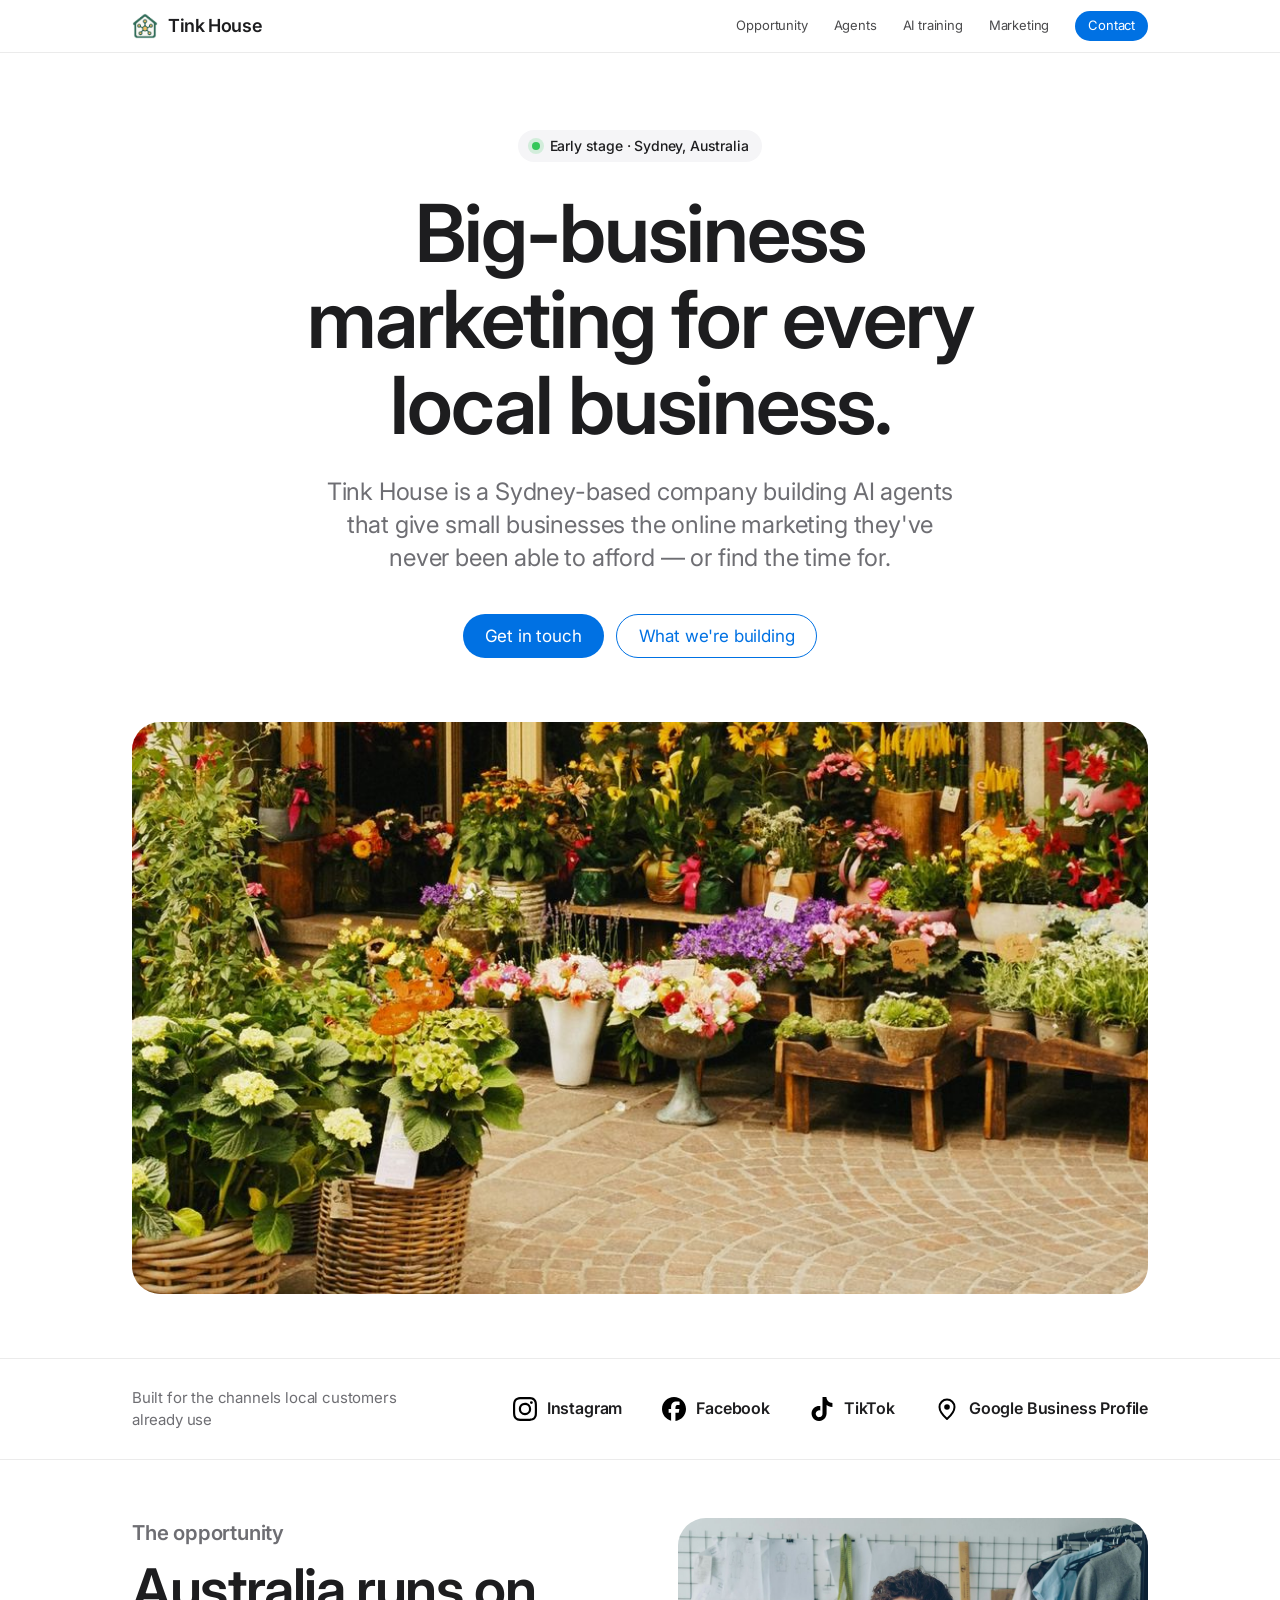
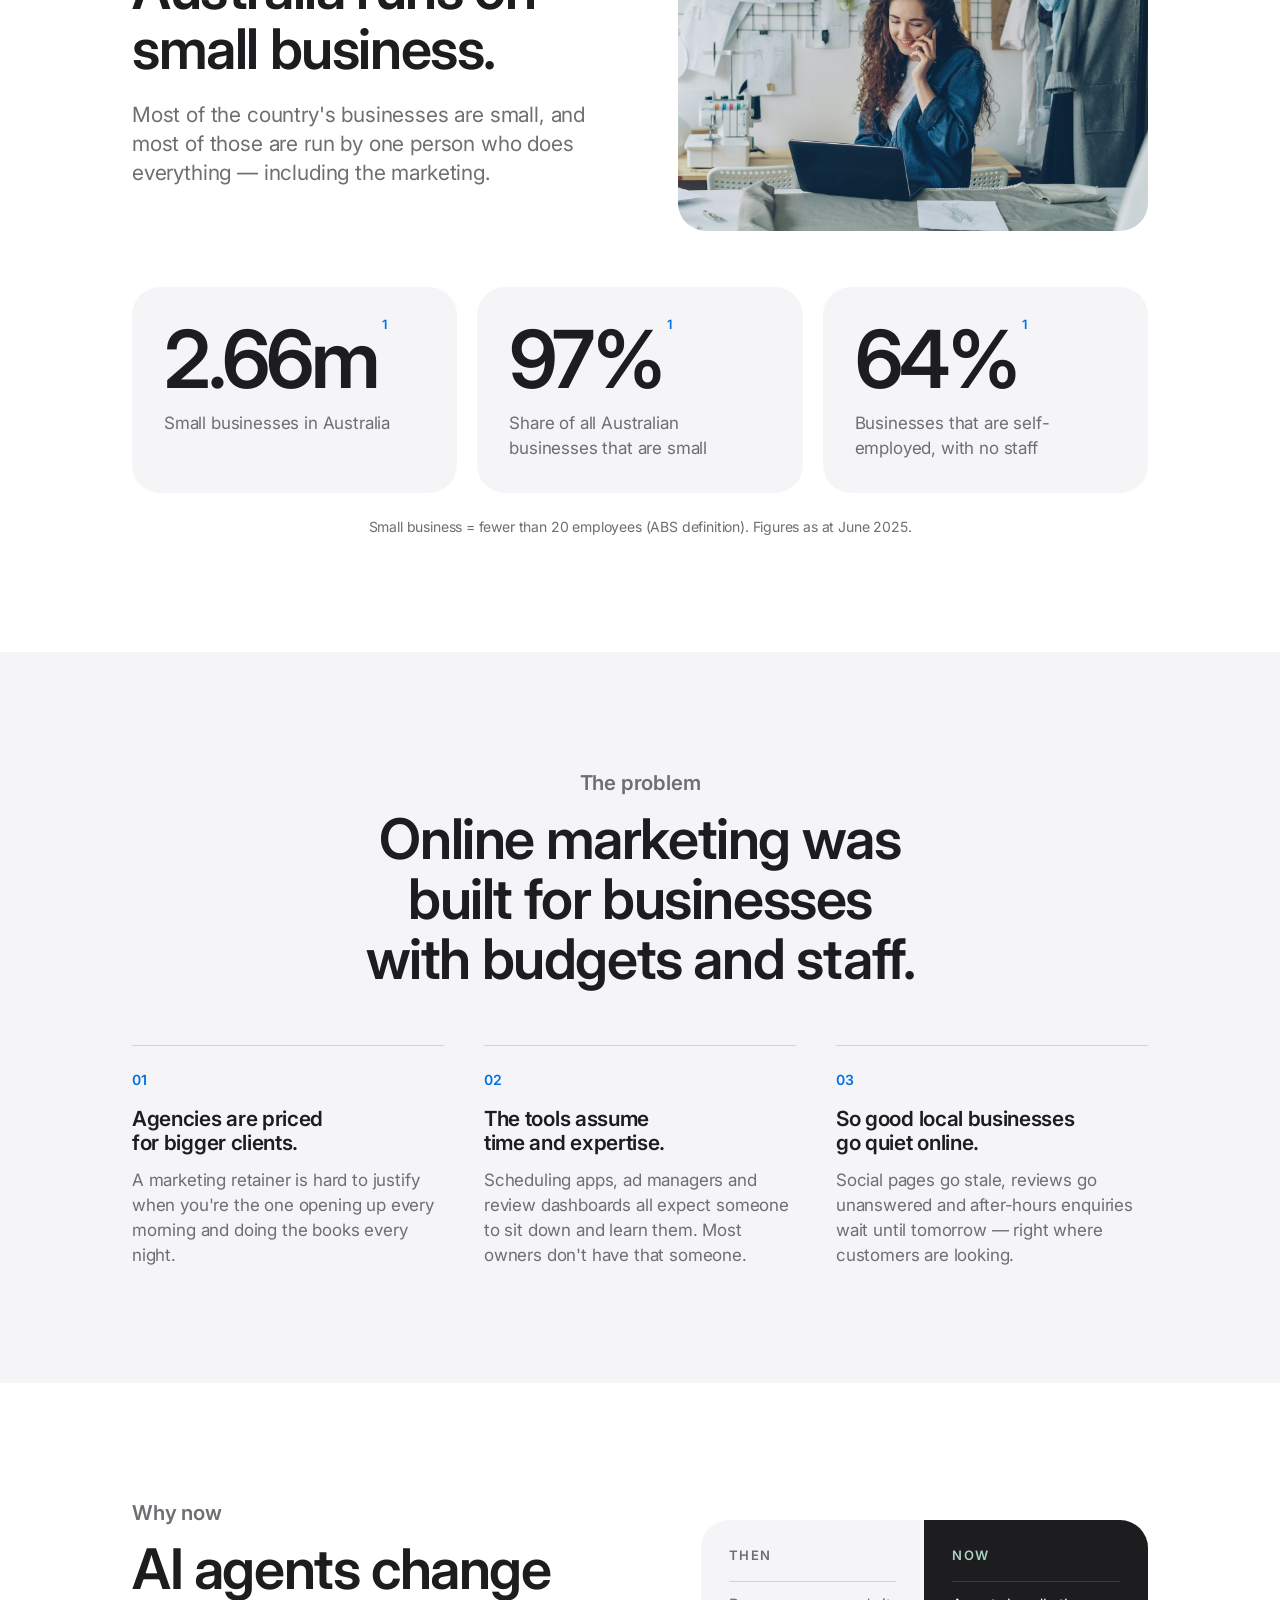
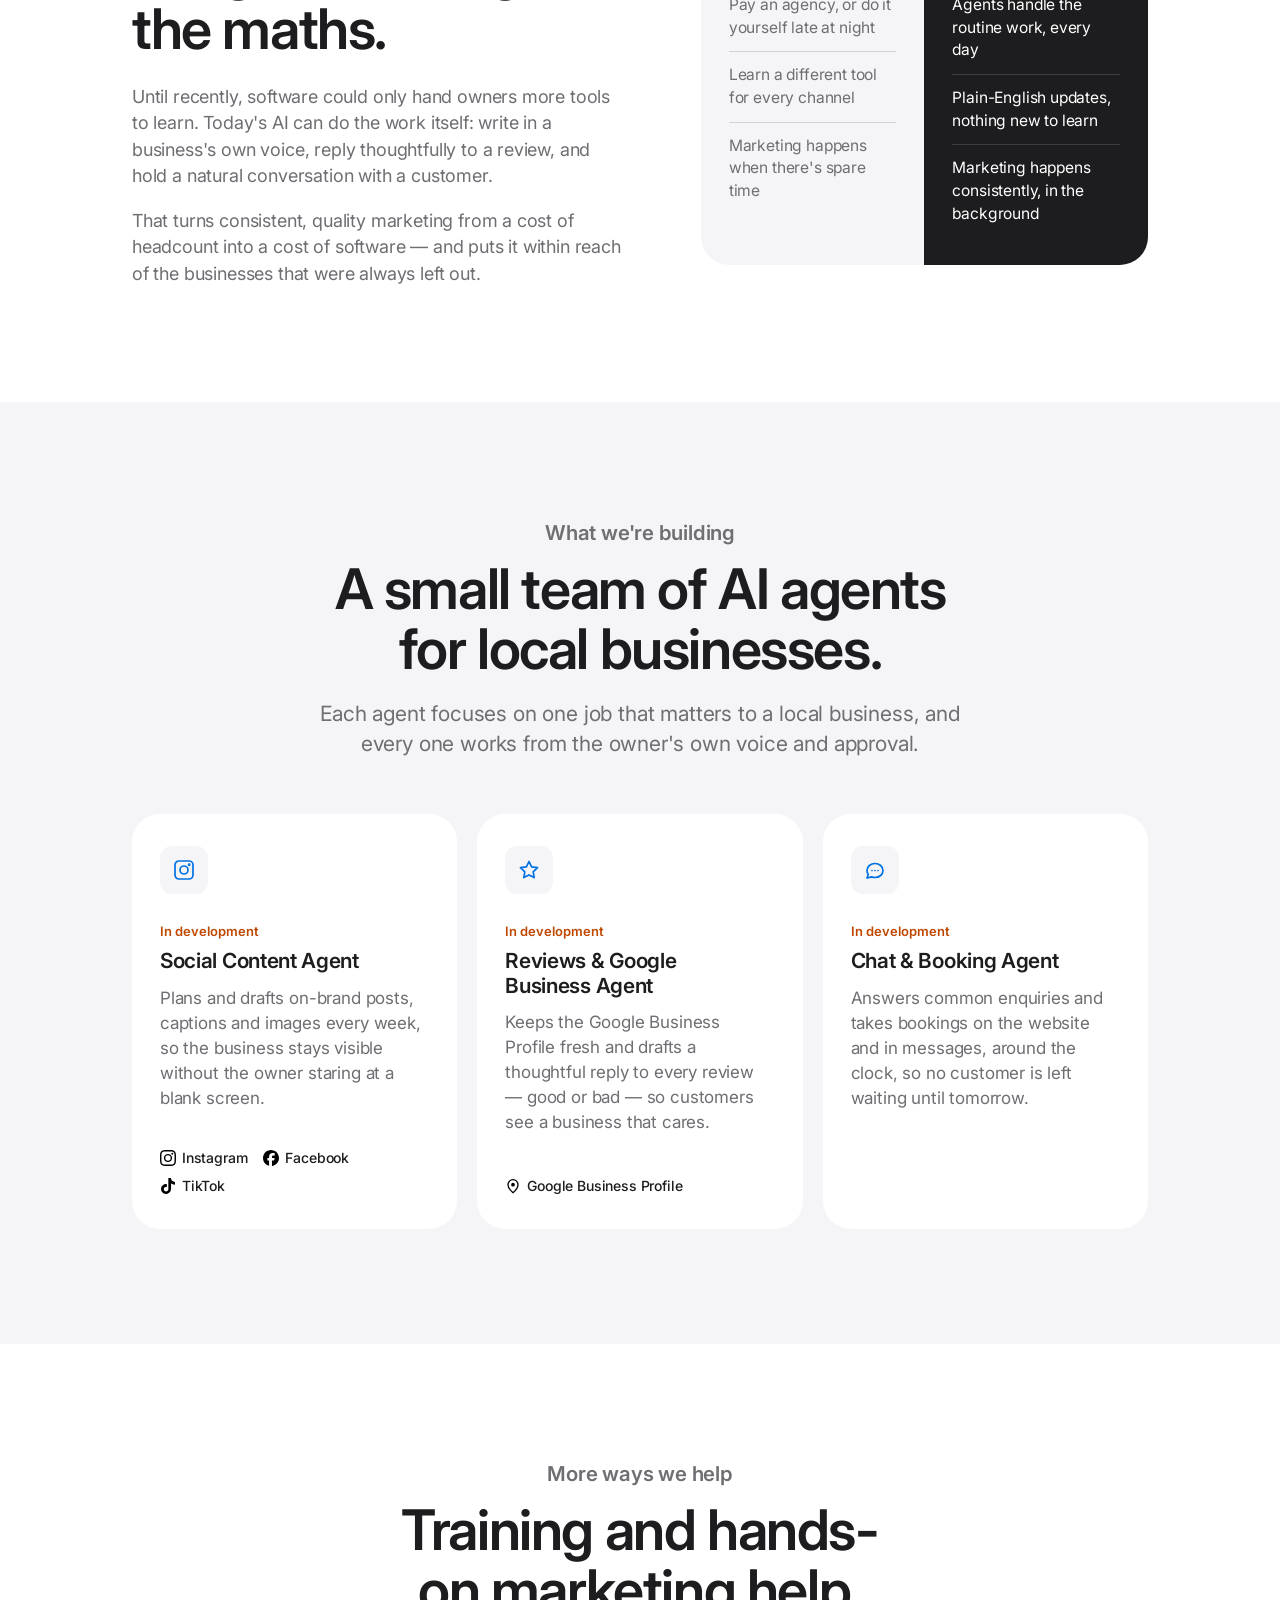
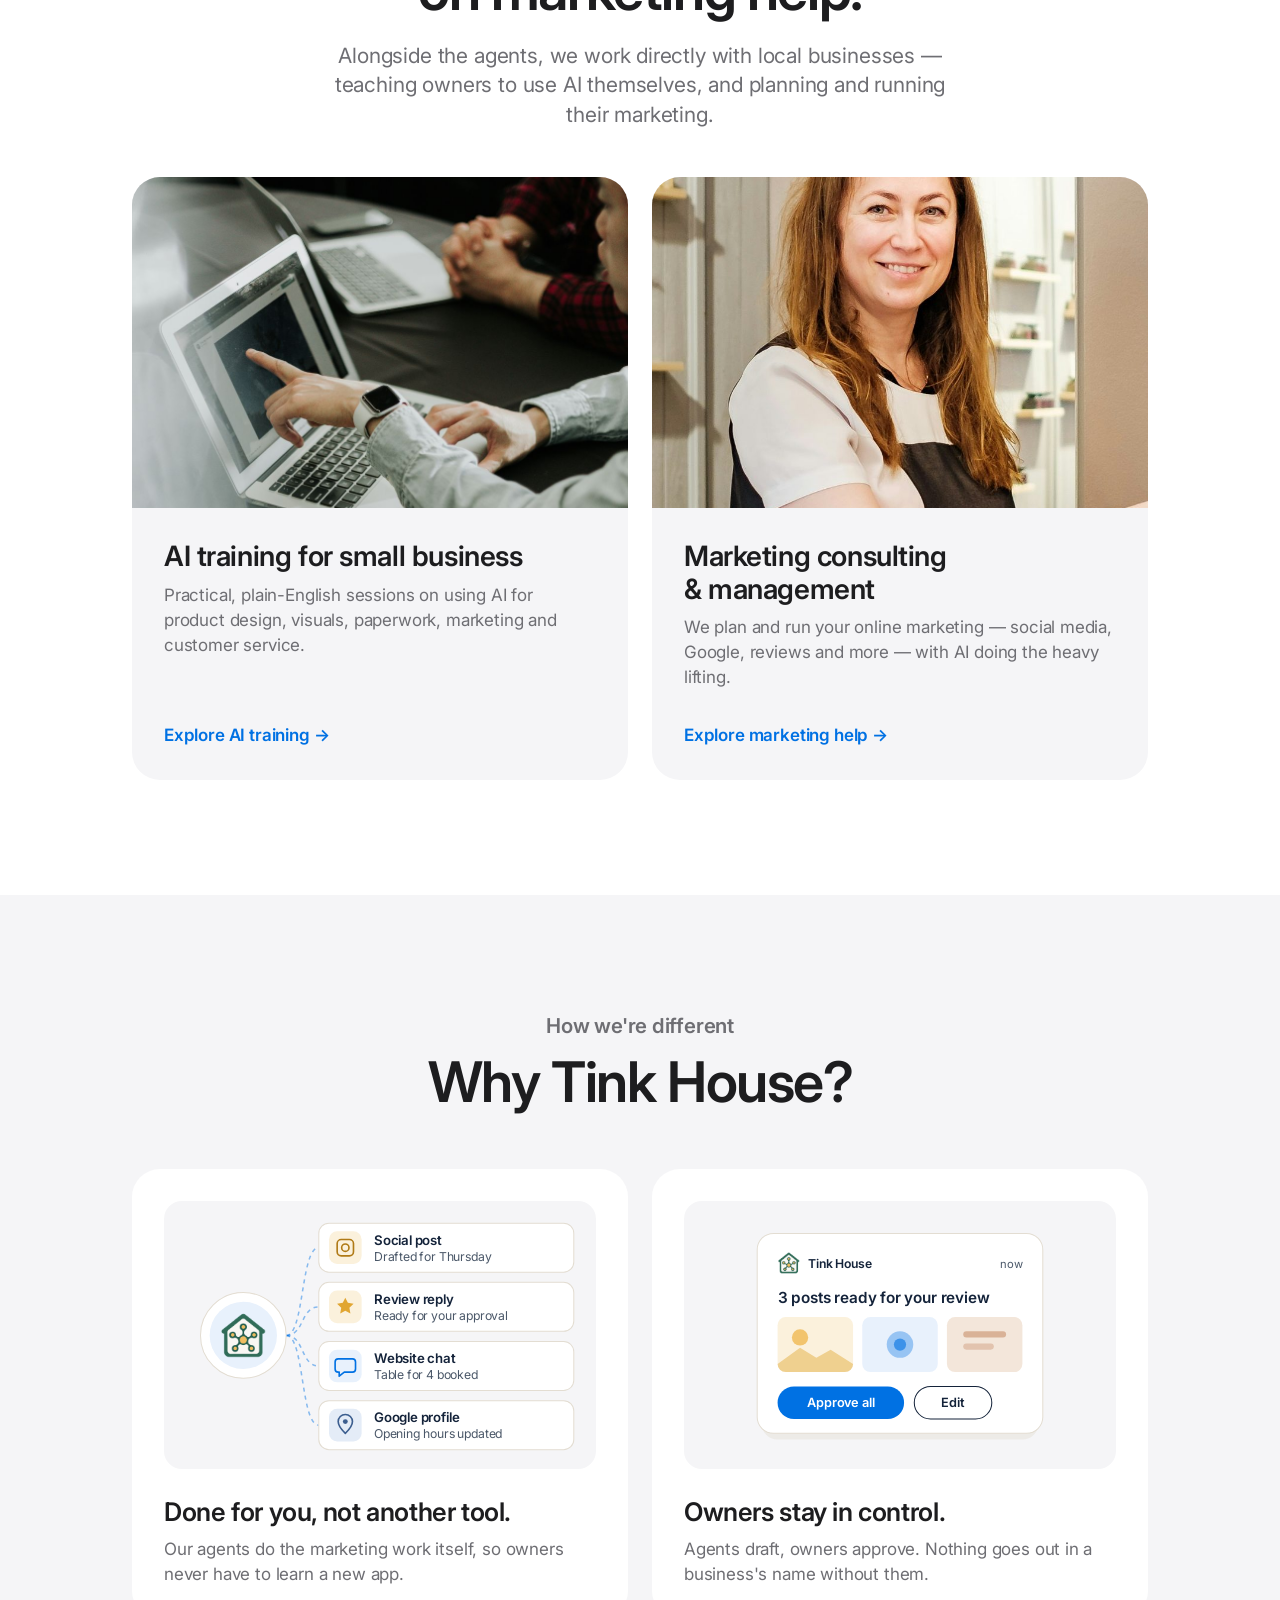
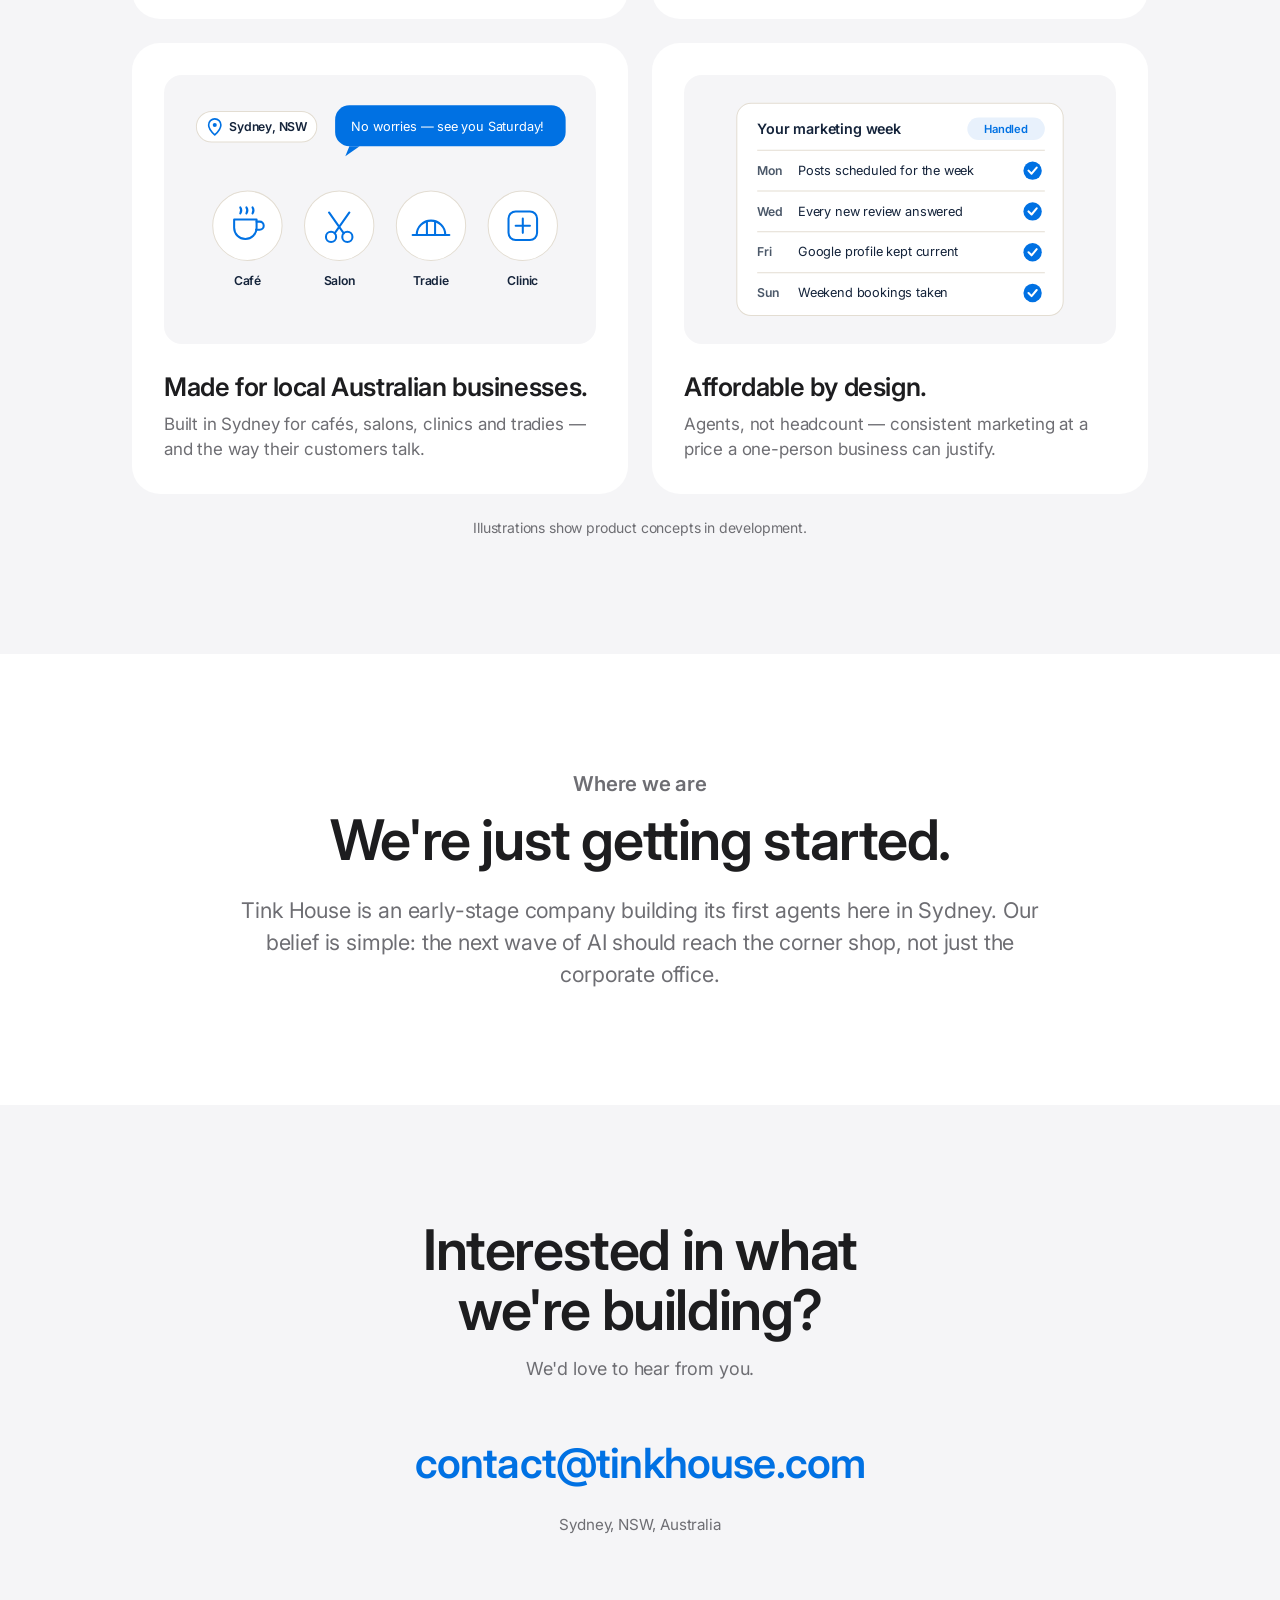
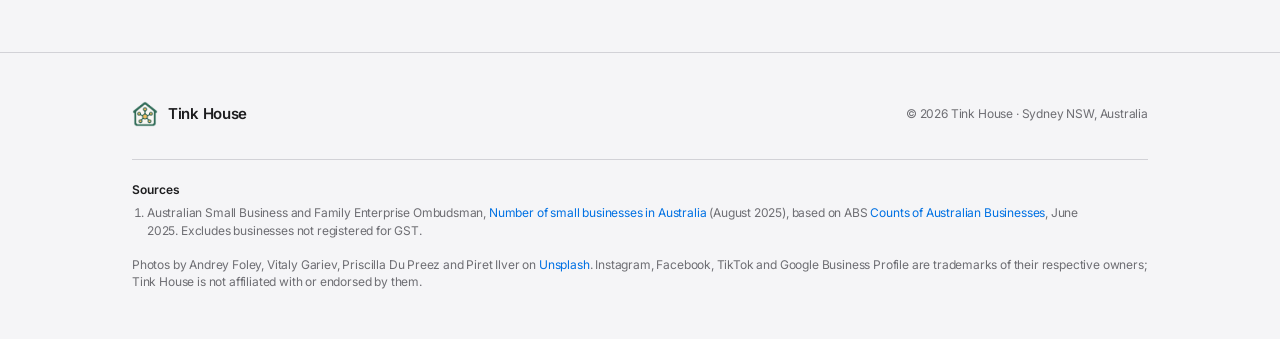
==== commit 3344654a: "Finish the Apple-style theme: blue illustrations, fonts, link preview - Recolour UI elements in the " ====
--- a/index.html
+++ b/index.html
@@ -25,7 +25,7 @@
   <link rel="apple-touch-icon" href="assets/img/apple-touch-icon.png">
   <link rel="preconnect" href="https://fonts.googleapis.com">
   <link rel="preconnect" href="https://fonts.gstatic.com" crossorigin>
-  <link href="https://fonts.googleapis.com/css2?family=Fraunces:opsz,wght@9..144,400;9..144,500;9..144,600&family=Inter:wght@400;500;600&display=swap" rel="stylesheet">
+  <link href="https://fonts.googleapis.com/css2?family=Inter:wght@400;500;600&display=swap" rel="stylesheet">
   <link rel="stylesheet" href="assets/css/style.css">
 
   <script type="application/ld+json">
@@ -279,14 +279,14 @@
           <article class="why-card">
             <div class="why-visual">
               <svg viewBox="0 0 400 240" role="img" aria-label="Illustration: the Tink House agents connected to a social post, a review reply, a website chat and a Google profile">
-                <g fill="none" stroke="#2F6B57" stroke-opacity=".45" stroke-width="1.5" stroke-dasharray="4 4">
+                <g fill="none" stroke="#0071E3" stroke-opacity=".45" stroke-width="1.5" stroke-dasharray="4 4">
                   <path d="M108 120C126 120 122 34 140 34"/>
                   <path d="M108 120C126 120 122 92 140 92"/>
                   <path d="M108 120C126 120 122 150 140 150"/>
                   <path d="M108 120C126 120 122 208 140 208"/>
                 </g>
                 <circle cx="66" cy="120" r="42" fill="#fff" stroke="#E3DDD2"/>
-                <circle cx="66" cy="120" r="33" fill="#E4EEE8"/>
+                <circle cx="66" cy="120" r="33" fill="#E8F1FC"/>
                 <image href="assets/img/logo.png" x="43" y="97" width="46" height="46"/>
 
                 <g font-family="Inter, system-ui, sans-serif">
@@ -308,8 +308,8 @@
                   <text x="194" y="89" font-size="13" font-weight="600" fill="#14233A">Review reply</text>
                   <text x="194" y="105" font-size="12" fill="#4B5869">Ready for your approval</text>
 
-                  <rect x="150" y="134" width="32" height="32" rx="8" fill="#E4EEE8"/>
-                  <path d="M159 143h14a3 3 0 0 1 3 3v7a3 3 0 0 1-3 3h-8l-5 4v-4h-1a3 3 0 0 1-3-3v-7a3 3 0 0 1 3-3z" fill="none" stroke="#2F6B57" stroke-width="1.6" stroke-linejoin="round"/>
+                  <rect x="150" y="134" width="32" height="32" rx="8" fill="#E8F1FC"/>
+                  <path d="M159 143h14a3 3 0 0 1 3 3v7a3 3 0 0 1-3 3h-8l-5 4v-4h-1a3 3 0 0 1-3-3v-7a3 3 0 0 1 3-3z" fill="none" stroke="#0071E3" stroke-width="1.6" stroke-linejoin="round"/>
                   <text x="194" y="147" font-size="13" font-weight="600" fill="#14233A">Website chat</text>
                   <text x="194" y="163" font-size="12" fill="#4B5869">Table for 4 booked</text>
 
@@ -339,14 +339,14 @@
                   <rect x="80" y="102" width="74" height="54" rx="8" fill="#FBF1DC"/>
                   <circle cx="102" cy="122" r="8" fill="#F2C46D"/>
                   <path d="M80 148l22-16 16 10 14-8 22 14v0a8 8 0 0 1-8 8H88a8 8 0 0 1-8-8z" fill="#E1A632" fill-opacity=".45"/>
-                  <rect x="163" y="102" width="74" height="54" rx="8" fill="#E4EEE8"/>
-                  <circle cx="200" cy="129" r="13" fill="#2F6B57" fill-opacity=".35"/>
-                  <circle cx="200" cy="129" r="6" fill="#2F6B57" fill-opacity=".6"/>
+                  <rect x="163" y="102" width="74" height="54" rx="8" fill="#E8F1FC"/>
+                  <circle cx="200" cy="129" r="13" fill="#0071E3" fill-opacity=".35"/>
+                  <circle cx="200" cy="129" r="6" fill="#0071E3" fill-opacity=".6"/>
                   <rect x="246" y="102" width="74" height="54" rx="8" fill="#F3E6DA"/>
                   <rect x="262" y="116" width="42" height="6" rx="3" fill="#C98F6B" fill-opacity=".6"/>
                   <rect x="262" y="128" width="30" height="6" rx="3" fill="#C98F6B" fill-opacity=".4"/>
 
-                  <rect x="80" y="170" width="124" height="32" rx="16" fill="#2F6B57"/>
+                  <rect x="80" y="170" width="124" height="32" rx="16" fill="#0071E3"/>
                   <text x="142" y="190.5" font-size="12.5" font-weight="600" fill="#fff" text-anchor="middle">Approve all</text>
                   <rect x="214" y="170" width="76" height="32" rx="16" fill="#fff" stroke="#14233A"/>
                   <text x="252" y="190.5" font-size="12.5" font-weight="600" fill="#14233A" text-anchor="middle">Edit</text>
@@ -362,12 +362,12 @@
               <svg viewBox="0 0 400 240" role="img" aria-label="Illustration: a Sydney location tag, a friendly Australian-style chat reply, and icons for a café, salon, tradie and clinic">
                 <g font-family="Inter, system-ui, sans-serif">
                   <rect x="20" y="24" width="118" height="30" rx="15" fill="#fff" stroke="#E3DDD2"/>
-                  <path d="M38 47s-6-5.5-6-9.8a6 6 0 0 1 12 0c0 4.3-6 9.8-6 9.8z" fill="none" stroke="#2F6B57" stroke-width="1.6" stroke-linejoin="round"/>
-                  <circle cx="38" cy="37.2" r="2" fill="#2F6B57"/>
+                  <path d="M38 47s-6-5.5-6-9.8a6 6 0 0 1 12 0c0 4.3-6 9.8-6 9.8z" fill="none" stroke="#0071E3" stroke-width="1.6" stroke-linejoin="round"/>
+                  <circle cx="38" cy="37.2" r="2" fill="#0071E3"/>
                   <text x="52" y="43.5" font-size="12" font-weight="600" fill="#14233A">Sydney, NSW</text>
 
-                  <rect x="156" y="18" width="226" height="40" rx="14" fill="#2F6B57"/>
-                  <path d="M170 58l-4 10 14-10z" fill="#2F6B57"/>
+                  <rect x="156" y="18" width="226" height="40" rx="14" fill="#0071E3"/>
+                  <path d="M170 58l-4 10 14-10z" fill="#0071E3"/>
                   <text x="172" y="43" font-size="12.5" fill="#fff">No worries — see you Saturday!</text>
                 </g>
 
@@ -377,7 +377,7 @@
                   <circle cx="250" cy="136" r="34"/>
                   <circle cx="340" cy="136" r="34"/>
                 </g>
-                <g fill="none" stroke="#2F6B57" stroke-width="2" stroke-linecap="round" stroke-linejoin="round">
+                <g fill="none" stroke="#0071E3" stroke-width="2" stroke-linecap="round" stroke-linejoin="round">
                   <path d="M57 130h22v8a11 11 0 0 1-22 0z"/>
                   <path d="M79 132h3a4 4 0 0 1 0 8h-3.5"/>
                   <path d="M63 124q2-3 0-6M69 124q2-3 0-6M75 124q2-3 0-6"/>
@@ -411,8 +411,8 @@
                 <g font-family="Inter, system-ui, sans-serif">
                   <rect x="40" y="16" width="320" height="208" rx="14" fill="#fff" stroke="#E3DDD2"/>
                   <text x="60" y="46" font-size="14" font-weight="600" fill="#14233A">Your marketing week</text>
-                  <rect x="266" y="30" width="76" height="22" rx="11" fill="#E4EEE8"/>
-                  <text x="304" y="45" font-size="11" font-weight="600" fill="#2F6B57" text-anchor="middle">Handled</text>
+                  <rect x="266" y="30" width="76" height="22" rx="11" fill="#E8F1FC"/>
+                  <text x="304" y="45" font-size="11" font-weight="600" fill="#0071E3" text-anchor="middle">Handled</text>
 
                   <g stroke="#E3DDD2">
                     <path d="M60 62h282M60 102h282M60 142h282M60 182h282"/>
@@ -429,7 +429,7 @@
                     <text x="100" y="166">Google profile kept current</text>
                     <text x="100" y="206">Weekend bookings taken</text>
                   </g>
-                  <g fill="#2F6B57">
+                  <g fill="#0071E3">
                     <circle cx="330" cy="82" r="9"/>
                     <circle cx="330" cy="122" r="9"/>
                     <circle cx="330" cy="162" r="9"/>
--- a/assets/css/style.css
+++ b/assets/css/style.css
@@ -15,7 +15,7 @@
   --accent-strong: #24584A;
   --accent-soft: #E4EEE8;
 
-  --font-display: "Fraunces", Georgia, "Times New Roman", serif;
+  --font-display: -apple-system, BlinkMacSystemFont, "SF Pro Display", "Inter", "Helvetica Neue", Arial, sans-serif;
   --font-body: "Inter", system-ui, -apple-system, "Segoe UI", Roboto, sans-serif;
 
   --radius: 14px;
@@ -809,3 +809,169 @@
 .sources ol { margin: 0; padding-left: 1.25em; max-width: 60rem; }
 .sources li:target { color: var(--ink); background: var(--accent-soft); border-radius: 4px; }
 .credits { margin-top: 16px; }
+
+/* ==========================================================================
+   Apple-style theme (preview)
+   Overrides the tokens and components above: system type, white / light-grey
+   section bands, blue interactive elements, centred heads, borderless rounded
+   cards. Delete this block to return to the previous look.
+   ========================================================================== */
+:root {
+  --bg: #FFFFFF;
+  --bg-alt: #F5F5F7;
+  --surface: #FFFFFF;
+  --ink: #1D1D1F;
+  --ink-soft: #6E6E73;
+  --line: #D2D2D7;
+  --accent: #0071E3;          /* interactive blue */
+  --accent-strong: #0077ED;
+  --accent-soft: #F5F5F7;
+
+  --font-display: -apple-system, BlinkMacSystemFont, "SF Pro Display", "Inter", "Helvetica Neue", Arial, sans-serif;
+  --font-body: -apple-system, BlinkMacSystemFont, "SF Pro Text", "Inter", "Helvetica Neue", Arial, sans-serif;
+
+  --radius: 18px;
+  --container: 1080px;
+  --section-y: clamp(64px, 9vw, 120px);
+}
+
+body { font-size: 1.0625rem; line-height: 1.47; letter-spacing: -0.01em; }
+h1, h2, h3 { font-weight: 600; letter-spacing: -0.025em; line-height: 1.07; }
+h1 { font-size: clamp(2.75rem, 6.4vw, 5rem); }
+h2 { font-size: clamp(2rem, 4.6vw, 3.5rem); }
+h3 { letter-spacing: -0.015em; line-height: 1.17; }
+a { color: var(--accent); text-decoration: none; }
+a:hover { color: var(--accent); text-decoration: underline; }
+
+/* Header: thin translucent bar, small links, blue pill CTA */
+.site-header {
+  background: rgba(255, 255, 255, .72);
+  backdrop-filter: saturate(180%) blur(20px);
+  -webkit-backdrop-filter: saturate(180%) blur(20px);
+  border-bottom: 1px solid rgba(0, 0, 0, .08);
+}
+.header-inner { min-height: 52px; }
+.brand { font-family: var(--font-display); font-weight: 600; font-size: 1.125rem; letter-spacing: -0.02em; }
+.brand img { width: 26px; height: 26px; }
+.site-nav { gap: 26px; }
+.site-nav a { font-size: 0.8125rem; font-weight: 400; color: rgba(29, 29, 31, .8); }
+.site-nav a:hover { color: var(--ink); text-decoration: none; }
+.site-nav a[aria-current="page"] { color: var(--ink); text-decoration: none; font-weight: 600; }
+.site-nav .nav-cta { padding: 5px 13px; border: 0; background: var(--accent); color: #fff; }
+.site-nav .nav-cta:hover { background: var(--accent-strong); color: #fff; }
+@media (max-width: 760px) {
+  .site-nav { background: rgba(255, 255, 255, .96); }
+  .site-nav a { font-size: 1.0625rem; color: var(--ink); }
+  .site-nav .nav-cta { padding: 12px; }
+}
+
+/* Buttons: blue pill + outlined blue pill */
+.btn { min-height: 44px; padding: 0 22px; border-radius: 980px; font-weight: 400; font-size: 1.0625rem; }
+.btn:hover { text-decoration: none; }
+.btn-primary { background: var(--accent); color: #fff; }
+.btn-primary:hover { background: var(--accent-strong); color: #fff; }
+.btn-ghost { color: var(--accent); border: 1px solid var(--accent); }
+.btn-ghost:hover { background: var(--accent); color: #fff; border-color: var(--accent); }
+
+/* Hero: centred copy, wide photo underneath */
+.hero { padding-block: clamp(40px, 6vw, 80px) clamp(40px, 5vw, 64px); text-align: center; }
+.hero-grid { grid-template-columns: 1fr; justify-items: center; gap: clamp(40px, 5vw, 64px); }
+.hero h1 { max-width: 16ch; margin-inline: auto; font-size: clamp(2.75rem, 6.4vw, 5rem); }
+.lede { margin-inline: auto; max-width: 40rem; font-size: clamp(1.1875rem, 1.9vw, 1.5rem); line-height: 1.38; color: var(--ink-soft); }
+.hero .actions { justify-content: center; }
+.hero .eyebrow { margin-inline: auto; }
+.hero-photo { width: 100%; }
+.hero-photo img { aspect-ratio: 16 / 9; border-radius: 28px; object-position: 50% 8%; }
+.hero-photo img[src*="florist"] { object-position: 50% 75%; }
+@media (max-width: 860px) {
+  .hero-photo img { aspect-ratio: 4 / 3; }
+}
+@media (max-width: 600px) {
+  .hero h1 { max-width: none; font-size: clamp(2.4rem, 10vw, 3rem); }
+}
+
+.badge { border: 0; background: var(--bg-alt); color: var(--ink); font-weight: 500; }
+.badge .dot { background: #34C759; box-shadow: 0 0 0 4px rgba(52, 199, 89, .18); }
+
+/* Section heads: centred, Apple-like eyebrow */
+.eyebrow {
+  margin-bottom: 12px;
+  font-size: clamp(1.0625rem, 1.6vw, 1.3125rem);
+  font-weight: 600;
+  letter-spacing: -0.01em;
+  text-transform: none;
+  color: var(--ink-soft);
+}
+.section > .container > .eyebrow,
+.section > .container > h2,
+.section > .container > .section-intro,
+.section > .container > .footnote,
+.stage > * {
+  text-align: center;
+  margin-inline: auto;
+}
+.section > .container > h2 { max-width: 20ch; }
+.section-intro { font-size: clamp(1.1875rem, 1.8vw, 1.3125rem); line-height: 1.4; color: var(--ink-soft); }
+.split-text, .stage p:not(.eyebrow) { color: var(--ink-soft); }
+
+/* Photos and illustration panels */
+.photo img, .hero-photo img { border-radius: 28px; }
+.illus { border-radius: 28px; background: var(--bg-alt); border: 0; }
+.section-alt .illus { background: var(--surface); border: 0; }
+
+/* Channels strip */
+.channels { background: var(--bg); border-color: rgba(0, 0, 0, .08); }
+.channels-label { color: var(--ink-soft); }
+
+/* Stats as rounded tiles */
+.stats { border-top: 0; gap: 20px; }
+.stat, .stat + .stat { padding: 32px; border: 0; border-radius: 28px; background: var(--bg-alt); }
+.stat dd { font-family: var(--font-display); font-weight: 600; letter-spacing: -0.04em; }
+@media (max-width: 760px) {
+  .stat + .stat { border-top: 0; }
+}
+
+/* Problem list: lighter rules */
+.problem-list li { border-top-color: var(--line); }
+.problem-list li::before { color: var(--accent); }
+
+/* Cards: borderless, rounded, white on grey / grey on white */
+.card, .mini-tiles li, .offer { border: 0; border-radius: 28px; }
+.section:not(.section-alt) .card,
+.section:not(.section-alt) .mini-tiles li,
+.section:not(.section-alt) .offer { background: var(--bg-alt); }
+.card-icon { background: var(--surface); color: var(--accent); border-radius: 12px; }
+.section-alt .card-icon { background: var(--bg-alt); }
+.card-tag { letter-spacing: 0; text-transform: none; font-size: 0.8125rem; color: #BF4800; }
+.card-example { font-style: normal; color: var(--accent) !important; }
+.offer-featured { box-shadow: 0 0 0 2px var(--accent) inset; }
+
+.compare { border: 0; border-radius: 28px; background: var(--bg-alt); }
+.compare-now { background: var(--ink); }
+
+.why-card { background: var(--surface); border-radius: 28px; }
+.why-visual { background: var(--bg-alt); border: 0; border-radius: 18px; }
+
+.service-card { border: 0; border-radius: 28px; background: var(--bg-alt); }
+.service-card:hover { border-color: transparent; box-shadow: 0 8px 30px rgba(0, 0, 0, .08); text-decoration: none; }
+.service-link { color: var(--accent); }
+
+.checklist li { border-top-color: var(--line); }
+.steps li::before { background: var(--bg-alt); }
+
+/* Contact */
+.contact h2 { max-width: 18ch; }
+.contact-email {
+  font-family: var(--font-display);
+  font-weight: 600;
+  letter-spacing: -0.02em;
+  color: var(--accent);
+  text-decoration: none;
+}
+.contact-email:hover { color: var(--accent); text-decoration: underline; }
+
+/* Footer: small grey type on light grey */
+.site-footer { background: var(--bg-alt); border-top: 1px solid var(--line); font-size: 0.75rem; color: var(--ink-soft); }
+.site-footer .brand { font-size: 0.9375rem; }
+.sources { border-top-color: var(--line); }
+.sources h2 { font-size: 0.75rem; letter-spacing: 0; text-transform: none; color: var(--ink); }
